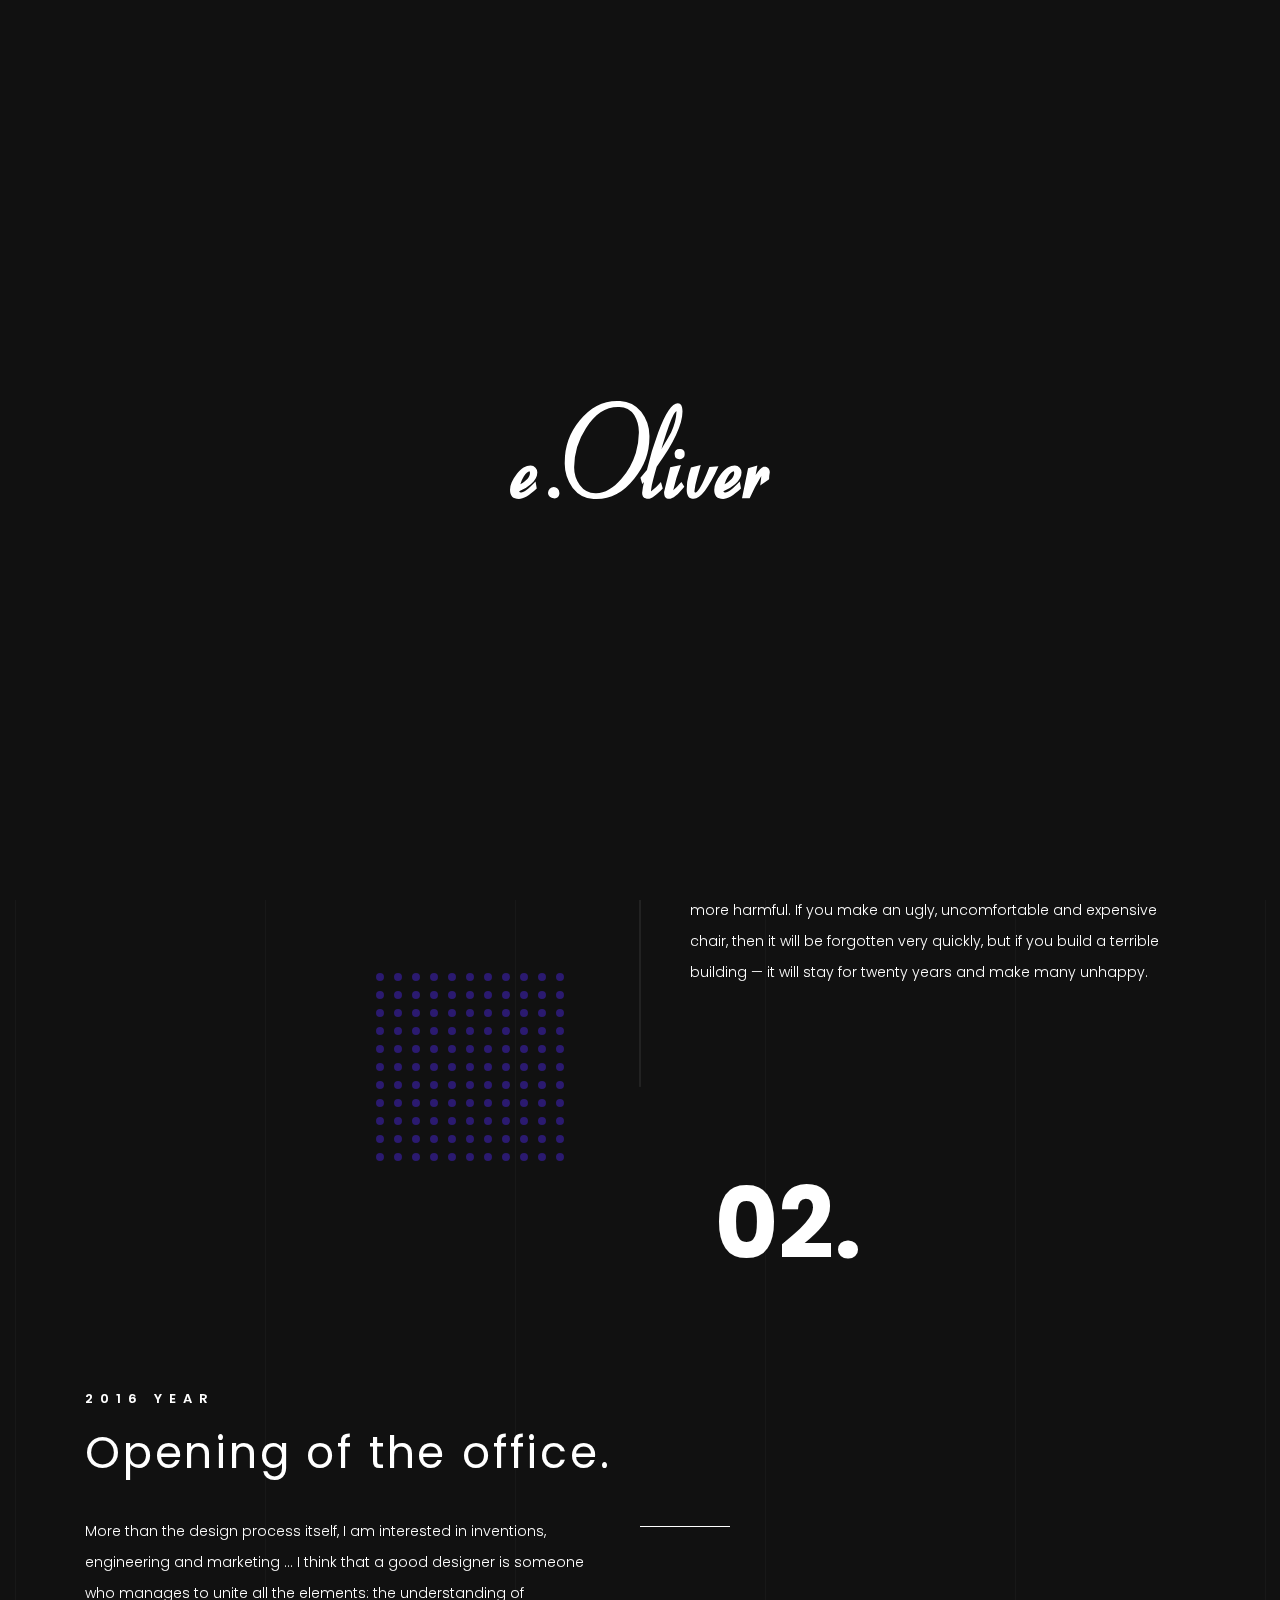
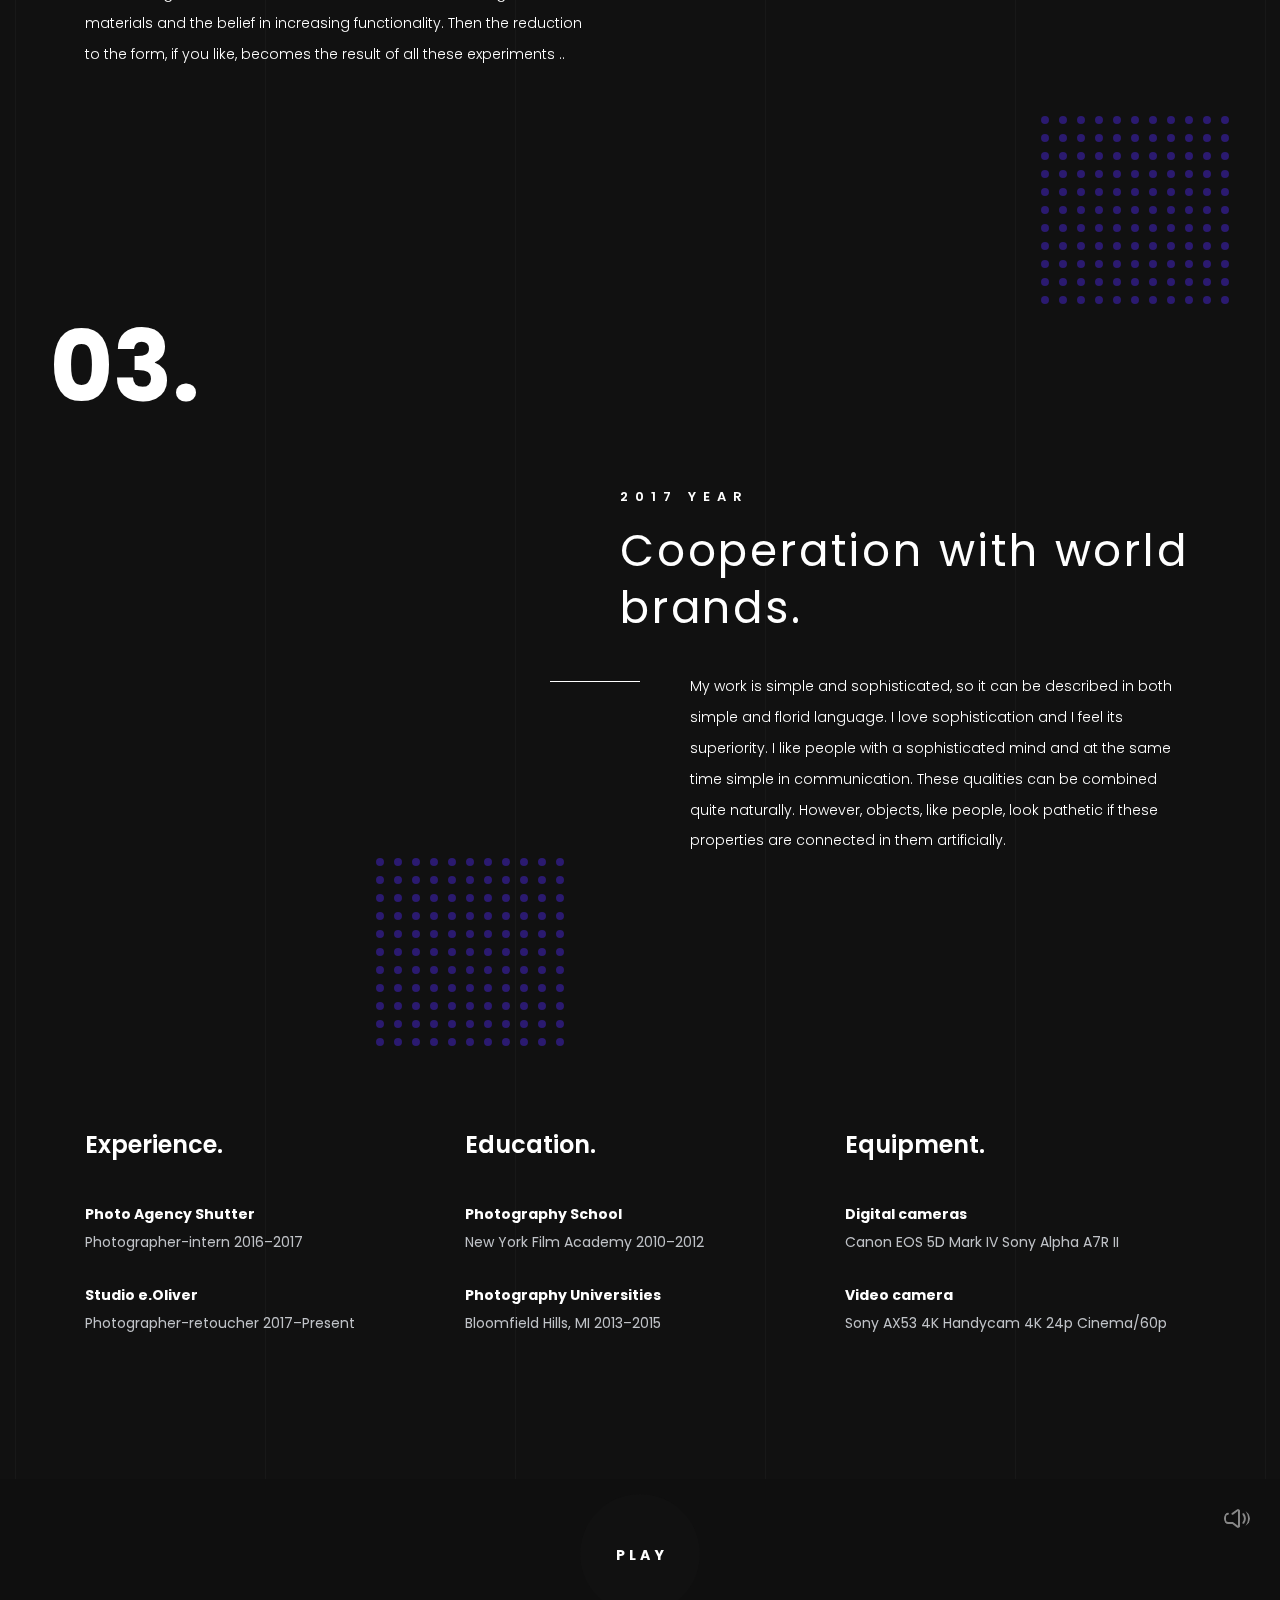
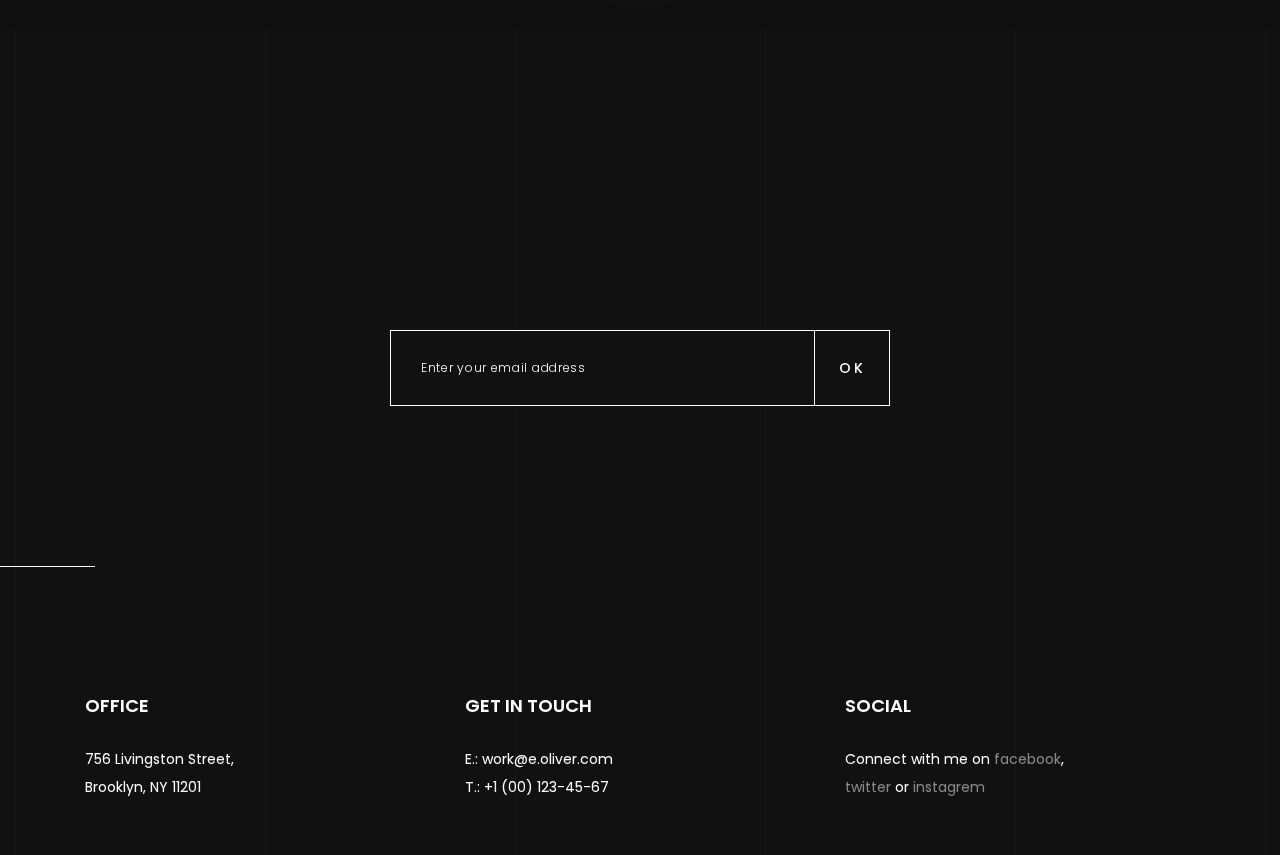
==== about.html @ e1e20604 "Add files via upload" ====
<!DOCTYPE html>
<html lang="en">


<!-- Mirrored from netgon.net/artstyles/oliver/new/dark/about.html by HTTrack Website Copier/3.x [XR&CO'2014], Sun, 28 Jun 2020 15:26:37 GMT -->
<head>
    <meta charset="utf-8" />
    <title>Oliver – Photography & Personal Blog — About Us</title>

	<!-- Meta Data -->
	<meta http-equiv="X-UA-Compatible" content="IE=edge">
	<meta name="viewport" content="width=device-width, initial-scale=1">
    <meta name="author" content="ArtStyles Brand (ArtTemplate, ArtIcons)" />
    <meta name="keywords" content="" />
    <meta name="description" content="" />

	<!-- Favicons -->
	<link rel="apple-touch-icon" sizes="144x144" href="images/favicons/apple-touch-icon-144x144.png">
	<link rel="apple-touch-icon" sizes="114x114" href="images/favicons/apple-touch-icon-114x114.png">
	<link rel="apple-touch-icon" sizes="72x72" href="images/favicons/apple-touch-icon-72x72.png">
	<link rel="apple-touch-icon" sizes="57x57" href="images/favicons/apple-touch-icon-57x57.png">
	<link rel="shortcut icon" href="images/favicons/favicon.png" type="image/png">

    <!-- Styles -->
	<link rel="stylesheet" type="text/css" href="style/style.css"/>

	<!-- Modernizr -->
	<script src="js/modernizr.custom.js" type="text/javascript"></script>
	
</head>
<body>
    <div class="loading animated">
	    <div class="loading-wrap animated bounceInLeft">
		    <img class="logotype animated infinite bounceIn" src="images/logotype.svg" alt="e.Oliver">
	    </div>
	</div>
	
    <!-- Header -->
	<nav class="navbar animated slideInDown">
        <div class="navbar-left">
            <a href="index.html">
                <img class="logotype" src="images/logotype.svg" alt="e.Oliver">
			</a>
        </div>
		<div id="open-overlay-nav" class="hamburger">
            <span class="hamburger__line"></span>
            <span class="hamburger__line"></span>
            <span class="hamburger__line"></span>
			<span class="hamburger__text">Menu</span>
        </div>
	</nav>
	<!-- /Header -->

	<!-- History -->
	<section class="section section-history section_no-space-bottom section_first">
    	<div class="container">
            <div class="row justify-content-center">
			    <div class="col-12 col-lg-9 section__header-wrap section__quote">
				    <h2 class="title title__h2 title_center title_light title_vertical-line-bottom">
					    Photography —is the most democratic of all arts.
					</h2>
				</div>
			</div>
		</div>

	    <div class="container">
		    <!-- Item -->
            <div class="row row-flex os">
			    <div class="col-sm-auto col-lg-5">
				    <div class="block-image">
					    <span class="block-image__number" data-top-bottom="transform:translate3d(0,50px,0)" data-bottom-top="transform:translate3d(0,0px,0)">01.</span>
                        <div class="reveal"><img src="img/image_history_01.jpg" alt="2015 Year"></div>
                    </div>
				</div>
			    <div class="col-12 col-lg-7">
				    <div class="col-about__describe col-about__describe_right">
				        <h6 class="title__h6 title__overhead">2015 year</h6>
				        <h2 class="title title__h2 title__section title_normal">Beginning of a photographer's career.</h2>
				        <p class="block-description">The world of design is ruled by diversity, and it's good. Another question is whether to consider a lot of pieces of furniture as trash. That's it is this responsibility — to create things, not junk, — lies on the designer and the company-manufacturer. Bad architecture is even more harmful.
                        If you make an ugly, uncomfortable and expensive chair, then it will be forgotten very quickly, but if you build a terrible building — it will stay for twenty years and make many unhappy.</p>
				    </div>
				</div>
			</div>
			<!-- /Item -->
			
			<!-- Item -->
            <div class="row row-flex os">
			    <div class="col-12 col-lg-7 order-2 order-lg-1">
				    <div class="col-about__describe col-about__describe_left">
				        <h6 class="title__h6 title__overhead">2016 year</h6>
				        <h2 class="title title__h2 title__section title_normal">Opening of the office.</h2>
				        <p class="block-description">More than the design process itself, I am interested in inventions, engineering and marketing ... I think that a good designer is someone who manages to unite all the elements: the understanding of materials and the belief in increasing functionality. Then the reduction to the form, if you like, becomes the result of all these experiments ..</p>
				    </div>
				</div>
			    <div class="col-sm-auto col-lg-5 order-1 order-lg-2">
				    <div class="block-image _right">
					    <span class="block-image__number" data-top-bottom="transform:translate3d(0,50px,0)" data-bottom-top="transform:translate3d(0,0px,0)">02.</span>
                        <div class="reveal"><img src="img/image_history_02.jpg" alt="2016 Year"></div>
                    </div>
				</div>
			</div>
			<!-- /Item -->
			
			<!-- Item -->
            <div class="row row-flex os">
			    <div class="col-sm-auto col-lg-5">
				    <div class="block-image">
					    <span class="block-image__number" data-top-bottom="transform:translate3d(0,50px,0)" data-bottom-top="transform:translate3d(0,0px,0)">03.</span>
                        <div class="reveal"><img src="img/image_history_03.jpg" alt="2017 Year"></div>
                    </div>
				</div>
			    <div class="col-12 col-lg-7">
				    <div class="col-about__describe col-about__describe_right">
				        <h6 class="title__h6 title__overhead">2017 year</h6>
				        <h2 class="title title__h2 title__section title_normal">Cooperation with world brands.</h2>
				        <p class="block-description">My work is simple and sophisticated, so it can be described in both simple and florid language. I love sophistication and I feel its superiority. I like people with a sophisticated mind and at the same time simple in communication. These qualities can be combined quite naturally. However, objects, like people, look pathetic if these properties are connected in them artificially.</p>
				    </div>
				</div>
			</div>
			<!-- /Item -->
		</div>
	</section>
    <!-- /History -->

	<!-- Information -->
	<section class="section section_no-space-top">
        <div class="container">
		    <div class="row os">
			    <div class="col-md-6 col-lg-4">
					<h3 class="title title__h5 title_list">Experience.</h3>
				    <ul class="list-info list-unstyled">
					    <li><strong>Photo Agency Shutter</strong></li>
						<li>Photographer-intern 2016–2017</li>
				    </ul>
				    <ul class="list-info list-unstyled">
					    <li><strong>Studio e.Oliver</strong></li>
						<li>Photographer-retoucher 2017–Present</li>
				    </ul>
				</div>
			    <div class="col-md-6 col-lg-4">
					<h3 class="title title__h5 title_list">Education.</h3>
				    <ul class="list-info list-unstyled">
					    <li><strong>Photography School</strong></li>
						<li>New York Film Academy 2010–2012</li>
				    </ul>
				    <ul class="list-info list-unstyled">
					    <li><strong>Photography Universities</strong></li>
						<li>Bloomfield Hills, MI 2013–2015</li>
				    </ul>
				</div>
			    <div class="col-md-6 col-lg-4">
					<h3 class="title title__h5 title_list">Equipment.</h3>
				    <ul class="list-info list-unstyled">
					    <li><strong>Digital cameras</strong></li>
						<li>Canon EOS 5D Mark IV Sony Alpha A7R II</li>
				    </ul>
				    <ul class="list-info list-unstyled">
					    <li><strong>Video camera</strong></li>
						<li>Sony AX53 4K Handycam 4K 24p Cinema/60p</li>
				    </ul>
				</div>
			</div>
		</div>
	</section>
    <!-- /Information -->

	<!-- Video -->
	<section class="section section-video">
        <video class="video-hero" controls poster="img/video-cover.jpg">
            <source src="img/video.mp4" type="video/mp4">
        </video>
        <div class="video-controls">
            <button data-media="play-pause"></button>
            <button data-media="mute-unmute"></button>
        </div>

	</section>
    <!-- /Video -->
	
	<!-- Newsletter -->
	<section class="section section-newsletter">
	    <div class="container">
		    <div class="row justify-content-center">
			    <div class="col-12 col-lg-9 section__header-wrap">
			      <h2 class="title title__h2 title_center title_normal"><span class="reveal reveal_gray">Sign up for our newsletter to receive special offers.</span></h2>
				</div>
			</div>
			
			<div class="form-group">
				<form class="subscribe-form" data-toggle="validator">
				    <div class="subscribe-form__inner">
					    <input type="email" class="form-control _big email_valid" placeholder="Enter your email address" required data-error="Please, enter your email.">
					    <button type="submit" class="btn-subscribe">OK</button>
					</div>
					<div id="validator-subscribe" class="hidden"></div>
				</form>
			</div>
		</div>	
	</section>
	<!-- /Newsletter -->
	
	<footer class="footer">
	    <div class="container">
		    <div class="row">
			    <div class="col-md-6 col-lg-4">
				    <h5 class="title title__h6 text_uppercase">Office</h5>
				    <ul class="footer__contacts list-unstyled">
					    <li>756 Livingston Street,<br/>Brooklyn, NY 11201</li>
				    </ul>
				</div>
			    <div class="col-md-6 col-lg-4">
				    <h5 class="title title__h6 text_uppercase">Get in touch</h5>
				    <ul class="footer__contacts list-unstyled">
					    <li>E.: work@e.oliver.com</li>
                        <li>T.: +1 (00) 123-45-67</li>
				    </ul>
				</div>
			    <div class="col-md-6 col-lg-4">
				    <h5 class="title title__h6 text_uppercase">Social</h5>
				    <ul class="footer__contacts list-unstyled">
					    <li>Connect with me on <a class="link_decoration" href="#">facebook</a>,<br/><a class="link_decoration" href="#">twitter</a> or <a class="link_decoration" href="#">instagrem</a></li>
				    </ul>
				</div>
			</div>
		</div>
	</footer>

	<div id="wave"></div>

	<!-- Overlay Menu -->
	<div class="popup popup__menu">
	    <div class="popup-inner">
            <div class="dl-menu__wrap dl-menuwrapper">
                <ul class="dl-menu dl-menuopen">
					<li>
					    <a href="#">Home <i class="fa fa-angle-down" aria-hidden="true"></i></a>
					    <ul class="dl-submenu">
						    <li><a href="index.html">Homepage v1</a></li>
						    <li><a href="index_onescreen.html">Homepage v2</a></li>
					    </ul>
				    </li>
				    <li><a href="about.html">About Me</a></li>
					<li>
					    <a href="#">Works <i class="fa fa-angle-down" aria-hidden="true"></i></a>
					    <ul class="dl-submenu">
						    <li><a href="gallery.html">Gallery Fixed</a></li>
						    <li><a href="gallery_fully.html">Gallery Fully</a></li>
					    </ul>
				    </li>
					<li>
					    <a href="#">Journal <i class="fa fa-angle-down" aria-hidden="true"></i></a>
					    <ul class="dl-submenu">
						    <li><a href="blog.html">Journal</a></li>
						    <li><a href="blog_single_image.html">Single Image</a></li>
						    <li><a href="blog_single_video.html">Single Video</a></li>
					    </ul>
				    </li>
				    <li><a href="contact.html">Contact</a></li>
				    <li>
					    <a href="#">More <i class="fa fa-angle-down" aria-hidden="true"></i></a>
					    <ul class="dl-submenu">
						    <li><a href="about_onescreen.html">About Onescreen</a></li>
							<li><a href="coming_soon.html">Coming Soon</a></li>
						    <li><a href="page_error.html">Page Error</a></li>
							<li><a href="page_error_v2.html">Page Error v2</a></li>
						    <li><a href="nav_v2.html">Menu v2</a></li>
					    </ul>
				    </li>
			    </ul>
		    </div>
	    </div>
	</div>
	<!-- /Overlay Menu -->
	
	<!-- JavaScripts -->
	<script src="js/jquery-3.1.1.min.js" type="text/javascript"></script>
	<script src="js/plugins.js" type="text/javascript"></script>
	<script src="js/siriwave.js" type="text/javascript"></script>
	<script src="js/common.js" type="text/javascript"></script>

</body>

<!-- Mirrored from netgon.net/artstyles/oliver/new/dark/about.html by HTTrack Website Copier/3.x [XR&CO'2014], Sun, 28 Jun 2020 15:26:44 GMT -->
</html>
---- style/style.css ----
/* ------------------------------------------------
 Author: ArtStyles Brands (ArtTemplate / ArtIcons)
 URL: http://themeforest.net/user/artstyles
 
 Template Name: Oliver
 version: 1.0.6
------------------------------------------------ */
/* ------------------------------------------------

 - General Styles
   - Input
   - Buttons
   - Link
 - Typography
 - Preloader
 - Navbar
 - Hero
 - Sections
 - Hello (About Us)
 - Gallery
 - Statistics
 - Testimonials
 - Photo Carousel
 - Pricing
 - Brands logos
 - Newsletter
 - Section History
 - Blog
   - Singel Post
   - Nav
   - Filters
 - Cooments
 - Contact
   - PopUp
 - Page error
 - Footer
 - Video
 - Effects

------------------------------------------------ */
@import url(bootstrap.min.css);
@import url(swiper.min.css);
@import url(animate.css);
@import url(photoswipe.min.css);
@import url("https://fonts.googleapis.com/css?family=Poppins:300,300i,400,400i,500,500i,600,600i,700,700i");
@import url(../fonts/font-awesome-4.7.0/css/font-awesome.min.css);
/* -----------------------------------------------------------------
    - General Styles
----------------------------------------------------------------- */
html {
  scroll-behavior: smooth;
  -webkit-box-sizing: border-box;
  box-sizing: border-box;
}

body, html {
  font-size: 14px;
  -webkit-text-size-adjust: 100%;
}

body {
  background-image: url(../images/line-maker.svg);
  background-repeat: repeat;
  background-position: center center;
  background-color: #111111;
  color: #fff;
  font-family: "Poppins", sans-serif;
  font-weight: 400;
  line-height: 2;
  overflow-x: hidden;
  -ms-overflow-style: scrollbar;
  -webkit-font-smoothing: antialiased;
}
@media only screen and (max-width: 580px) {
  body {
    background-image: none;
  }
}

/* Input */
input[type='text'], input[type='email'], input[type='password'], input[type='datetime'], input[type='date'], input[type='month'], input[type='time'], input[type='week'], input[type='search'], input[type='tel'], textarea,
textarea.form-control {
  background-color: #111111;
  border: 1px solid #fff;
  border-radius: 0;
  box-shadow: none;
  color: #fff;
  font-weight: 300;
  height: 66px;
  letter-spacing: .05rem;
  padding-left: 30px;
  padding-right: 30px;
  position: relative;
  z-index: 2;
  -webkit-appearance: none;
  -moz-appearance: none;
  appearance: none;
}
@media only screen and (max-width: 580px) {
  input[type='text'], input[type='email'], input[type='password'], input[type='datetime'], input[type='date'], input[type='month'], input[type='time'], input[type='week'], input[type='search'], input[type='tel'], textarea,
  textarea.form-control {
    font-size: .86rem;
    height: 46px;
    padding-left: 15px;
    padding-right: 15px;
  }
}

input[type='text']:focus, input[type='email']:focus, input[type='password']:focus, input[type='datetime']:focus, input[type='date']:focus, input[type='month']:focus, input[type='time']:focus, input[type='week']:focus, input[type='search']:focus, input[type='tel']:focus, textarea:focus,
textarea.form-control:focus {
  background-color: #111111;
  border-color: #fff;
  box-shadow: none;
  color: #fff;
  outline: none;
}

input._big {
  font-size: .86rem;
  height: 76px;
}
@media only screen and (max-width: 580px) {
  input._big {
    height: 46px;
  }
}

textarea,
textarea.form-control {
  padding-top: 30px;
  padding-bottom: 30px;
  -ms-overflow-y: hidden !important;
  resize: none;
}
@media only screen and (max-width: 580px) {
  textarea,
  textarea.form-control {
    padding-top: 15px;
    padding-bottom: 15px;
  }
}

.form-group {
  margin-bottom: 40px;
  position: relative;
}
@media only screen and (max-width: 580px) {
  .form-group {
    margin-bottom: 20px;
  }
}

.has-danger .form-control {
  border-color: #5328fe;
  box-shadow: none;
}
.has-danger .form-control:focus {
  border-color: #5328fe;
  box-shadow: none;
}
.has-danger .subscribe-form__inner .btn-subscribe {
  border-left: 1px solid #5328fe;
}

#validator-subscribe,
.validation-success,
.validation-danger {
  font-size: .86rem;
  letter-spacing: .2rem;
  padding-top: 15px;
  text-align: center;
}
@media only screen and (max-width: 580px) {
  #validator-subscribe,
  .validation-success,
  .validation-danger {
    padding-top: 10px;
  }
}

.validation-success {
  color: #fff;
}

.validation-danger {
  color: #fff;
}

::placeholder,
.form-control::placeholder {
  color: #fff;
  transition: all 0.3s cubic-bezier(0.7, 0, 0.3, 1);
}

:-ms-input-placeholder,
.form-control:-ms-input-placeholder {
  color: #fff;
  opacity: 1;
  transition: all 0.3s cubic-bezier(0.7, 0, 0.3, 1);
}

:focus::placeholder {
  color: transparent;
}

:focus:-ms-input-placeholder {
  color: transparent;
}

input:-webkit-autofill,
input:-webkit-autofill:hover,
input:-webkit-autofill:focus,
input:-webkit-autofill:active {
  transition: background-color 5000s ease-in-out 0s;
  -webkit-text-fill-color: #fff !important;
}

.label {
  display: block;
  font-weight: 500;
  letter-spacing: .1rem;
  padding-left: 30px;
  position: relative;
  text-transform: uppercase;
  transform: translateY(20px);
  transition: all 0.6s 0s cubic-bezier(0.7, 0, 0.3, 1);
  z-index: 3;
  pointer-events: none;
  position: absolute;
}
@media only screen and (max-width: 580px) {
  .label {
    padding-left: 15px;
    transform: translateY(10px);
  }
}

.is-completed .label {
  transform: translateY(-32px);
}
@media only screen and (max-width: 580px) {
  .is-completed .label {
    transform: translateY(-28px);
  }
}

/* Buttons */
.btn {
  background-color: transparent;
  border: 0;
  border-radius: 0;
  color: #fff;
  cursor: pointer;
  font-family: "Poppins", sans-serif;
  font-weight: 600;
  display: inline-block;
  line-height: 2;
  letter-spacing: .2rem;
  padding: 4px 0;
  position: relative;
  text-decoration: none;
  text-transform: uppercase;
  z-index: 1;
}
.btn::before, .btn::after {
  content: '';
  height: 100%;
  position: absolute;
  left: -30%;
  top: 0;
  opacity: 1;
  z-index: -1;
  transition: all 0.6s 0s cubic-bezier(0.7, 0, 0.3, 1);
}
.btn::before {
  background-color: #5328fe;
  width: 60%;
}
.btn::after {
  background-color: #1a1a1a;
  width: 0;
}
.btn:hover, .btn:focus {
  background-color: transparent;
  color: #fff;
  outline: 0 !important;
}
.btn:hover::before, .btn:focus::before {
  left: 0;
  opacity: 0;
  width: 100%;
}
.btn:hover::after, .btn:focus::after {
  width: 100%;
}
@media only screen and (max-width: 580px) {
  .btn {
    font-size: 1rem;
    letter-spacing: .1rem;
  }
}
.btn--big {
  font-size: 1.5rem;
}

.touch .btn::after {
  display: none;
}

.btn-load__col {
  display: flex;
  justify-content: center;
}
.btn-load__col_space {
  margin-top: 100px;
}
@media only screen and (max-width: 580px) {
  .btn-load__col_space {
    margin-top: 30px;
  }
}
.btn-load__wrap {
  display: inline-flex;
  flex-direction: column;
}
.btn-load__button {
  background-color: transparent;
  border: 1px solid #fff;
  border-radius: 50%;
  cursor: pointer;
  display: block;
  margin: 0 auto 10px;
  position: relative;
  height: 40px;
  width: 40px;
  transition: all 0.6s cubic-bezier(0.7, 0, 0.3, 1);
}
.btn-load__button::after, .btn-load__button::before {
  content: '';
  background-color: #fff;
  position: absolute;
  margin: auto;
  top: 0;
  bottom: 0;
  left: 0;
  right: 0;
  transition: all 0.6s cubic-bezier(0.7, 0, 0.3, 1);
}
.btn-load__button::after {
  height: 2px;
  width: 14px;
}
.btn-load__button::before {
  height: 14px;
  width: 2px;
}
.btn-load__button:hover, .btn-load__button:focus {
  background-color: #fff;
}
.btn-load__button:hover::after, .btn-load__button:hover::before, .btn-load__button:focus::after, .btn-load__button:focus::before {
  background-color: #111111;
}
.btn-load__button .ripple {
  height: 40px;
  position: absolute;
  top: -1px;
  left: -1px;
  opacity: 0;
  width: 40px;
  transition: all 0.6s cubic-bezier(0.7, 0, 0.3, 1);
}
.btn-load__button .ripple::before, .btn-load__button .ripple::after {
  content: '';
  background-color: #fff;
  border-radius: 50%;
  height: 100%;
  position: absolute;
  left: 0;
  opacity: 0;
  pointer-events: none;
  width: 100%;
  animation: anim-ripple 1.2s ease-out infinite forwards;
}
.btn-load__button .ripple::after {
  animation-delay: 0.4s;
}
.btn-load__button:hover .ripple {
  opacity: .1;
}
.btn-load__text {
  font-size: .86rem;
  font-weight: 500;
  display: block;
  letter-spacing: .1rem;
  text-align: center;
  text-transform: uppercase;
}

button:focus {
  outline: none;
}

/* Link */
.btn-link {
  color: #fff;
  font-weight: 500;
  letter-spacing: .2rem;
  position: relative;
  text-decoration: none;
  text-transform: uppercase;
}
.btn-link::after {
  background-color: #fff;
  content: '';
  height: 1px;
  margin: auto 0;
  position: absolute;
  top: 0;
  bottom: 1px;
  left: -55%;
  width: 40%;
  transition: all 0.6s cubic-bezier(0.7, 0, 0.3, 1);
}
.btn-link:hover {
  color: inherit;
  text-decoration: none;
}
.btn-link:hover::after {
  left: 0;
  width: 100%;
}
.btn-link_right {
  float: right;
}

@keyframes anim-ripple {
  0% {
    opacity: 0;
    transform: scale3d(3, 3, 1);
  }
  50% {
    opacity: 1;
  }
  100% {
    opacity: 0;
    transform: scale3d(1, 1, 1);
  }
}
/* -----------------------------------------------------------------
    - Typography
----------------------------------------------------------------- */
h1, h2, h3, h4, h5, h6 {
  font-family: "Poppins", sans-serif;
  font-weight: 600;
  line-height: 1.3;
}

.title__h1 {
  font-size: 3.8571rem;
  margin-top: 30px;
  margin-bottom: 24px;
}
@media only screen and (max-width: 580px) {
  .title__h1 {
    font-size: 2.5rem;
    line-height: 1.32;
    margin-top: 20px;
  }
}
.title__h2 {
  font-size: 3.1428rem;
  margin-top: 30px;
  margin-bottom: 24px;
}
@media only screen and (max-width: 580px) {
  .title__h2 {
    font-size: 2.2rem;
  }
}
.title__h3 {
  font-size: 2.4285rem;
  line-height: 1.5;
  margin-top: 30px;
  margin-bottom: 24px;
}
@media only screen and (max-width: 580px) {
  .title__h3 {
    font-size: 1.8rem;
  }
}
.title__h4 {
  font-size: 2rem;
  line-height: 1.5;
  margin-top: 30px;
  margin-bottom: 24px;
}
@media only screen and (max-width: 580px) {
  .title__h4 {
    font-size: 1.5rem;
  }
}
.title__h5 {
  font-size: 1.715rem;
  margin-top: 28px;
  margin-bottom: 24px;
}
@media only screen and (max-width: 580px) {
  .title__h5 {
    font-size: 1.2rem;
  }
}
.title__h6 {
  font-size: 1.286rem;
  line-height: 1.6;
  margin-top: 26px;
  margin-bottom: 20px;
}
@media only screen and (max-width: 580px) {
  .title__h6 {
    font-size: 1rem;
  }
}
.title_big {
  font-size: 6.4rem;
}
@media only screen and (max-width: 580px) {
  .title_big {
    font-size: 4rem;
  }
}
.title_center {
  text-align: center;
}
.title_light {
  font-weight: 300;
}
.title_normal {
  font-weight: 400;
}
.title_list {
  margin-bottom: 40px;
}
@media screen and (max-width: 991px) {
  .title_list {
    margin-bottom: 24px;
  }
}
.title_decoration {
  display: inline-block;
  position: relative;
}
.title_decoration::after {
  background-color: #5328fe;
  bottom: 0;
  content: '';
  height: 40%;
  left: 0;
  position: absolute;
  width: 100%;
  z-index: -1;
}
.title_margin-bottom-50 {
  margin-bottom: 50px;
}
.title__section {
  letter-spacing: .2rem;
  margin-top: 0;
  margin-bottom: 0;
  position: relative;
}
@media only screen and (max-width: 580px) {
  .title__section {
    letter-spacing: 0;
  }
}
.title__section .reveal {
  padding-left: 2px;
  padding-bottom: 2px;
}
.title__overhead {
  font-family: "Poppins", sans-serif;
  font-size: .929rem;
  font-weight: 600;
  letter-spacing: 0.5rem;
  margin-bottom: 0;
  text-transform: uppercase;
}
@media only screen and (max-width: 580px) {
  .title__overhead {
    letter-spacing: .2rem;
  }
}
.title_horizontal-line {
  margin-bottom: 50px;
}
.title_horizontal-line::before {
  background-color: #fff;
  content: '';
  position: absolute;
  left: -80px;
  bottom: -24px;
  height: 1px;
  width: 140px;
}
@media only screen and (max-width: 580px) {
  .title_horizontal-line {
    margin-bottom: 24px;
  }
  .title_horizontal-line::before {
    bottom: -10px;
  }
}
.title_vertical-line-top, .title_vertical-line-bottom {
  position: relative;
}
.title_vertical-line-top::before, .title_vertical-line-bottom::before {
  background-color: #fff;
  content: '';
  height: 6vh;
  margin: 0 auto;
  position: absolute;
  left: 0;
  right: 0;
  width: 1px;
}
.title_vertical-line-top {
  margin-top: 60px;
  margin-bottom: 30px;
}
.title_vertical-line-top::before {
  bottom: 115px;
}
@media only screen and (max-width: 580px) {
  .title_vertical-line-top {
    margin-top: 40px;
  }
  .title_vertical-line-top::before {
    height: 80px;
    bottom: 70px;
  }
}
.title_vertical-line-bottom {
  margin-bottom: 5rem;
}
.title_vertical-line-bottom::before {
  bottom: 0;
  margin-bottom: -8rem;
}
@media screen and (max-width: 991px) {
  .title_vertical-line-bottom {
    margin-bottom: 0;
  }
  .title_vertical-line-bottom::before {
    height: 3rem;
    margin-bottom: -4.7rem;
  }
}
@media only screen and (max-width: 580px) {
  .title_vertical-line-bottom::before {
    height: 2.5rem;
    margin-bottom: -3.8rem;
  }
}

.text_uppercase {
  text-transform: uppercase;
}

.text_bold {
  font-weight: 600;
}

.object_fit_cover {
  width: 100%;
  height: 100%;
  object-fit: cover;
  font-family: "object-fit: cover;";
}

.block-quote {
  border: 0;
  font-family: "Poppins", sans-serif;
  font-size: 1.286rem;
  font-style: italic;
  font-weight: 300;
}
@media screen and (max-width: 580px) {
  .block-quote {
    font-size: 1rem;
  }
}
.block-quote cite {
  display: inline-block;
  font-style: normal;
  font-weight: 600;
  letter-spacing: .2rem;
  padding-left: 10px;
  padding-top: 10px;
}
.block-quote_center {
  font-size: 1.715rem;
  line-height: 1.9;
  padding-top: 90px;
  padding-left: 0;
  padding-right: 0;
  position: relative;
  text-align: center;
}
.block-quote_center::before {
  background-image: url(../images/icon-quote.svg);
  background-repeat: no-repeat;
  background-position: center;
  content: '';
  height: 52px;
  margin: 0 auto;
  position: absolute;
  top: 0;
  left: 0;
  right: 0;
  width: 60px;
}
@media only screen and (max-width: 580px) {
  .block-quote_center {
    font-size: 1.3rem;
    padding-top: 60px;
    line-height: 1.6;
  }
  .block-quote_center::before {
    width: 40px;
  }
}
.block-quote_center cite {
  font-size: 1rem;
  font-weight: 600;
  letter-spacing: .2rem;
  padding-left: 0;
  padding-top: 0;
  vertical-align: text-top;
}

a {
  color: #fff;
  text-decoration: underline;
  -webkit-text-decoration-skip: objects;
  transition: all 0.6s cubic-bezier(0.7, 0, 0.3, 1);
}
a:hover, a:focus {
  color: #fff;
  outline: none;
  text-decoration: none;
}
a.link_decoration {
  color: #fff;
  display: inline-block;
  opacity: .5;
  position: relative;
  text-decoration: none;
  transition: all 0.6s cubic-bezier(0.7, 0, 0.3, 1);
}
a.link_decoration::after {
  content: '';
  background-color: #fff;
  pointer-events: none;
  height: 1px;
  position: absolute;
  left: 0;
  bottom: 0;
  opacity: 0;
  width: 100%;
  transform: translateY(10px);
  transition: all 0.3s 0s cubic-bezier(0.7, 0, 0.3, 1);
}
a.link_decoration:hover {
  color: #fff;
  opacity: 1;
  text-decoration: none;
}
a.link_decoration:hover::after {
  opacity: 1;
  transform: translateY(-1px);
}

img {
  max-width: 100%;
  -webkit-user-select: none;
  -moz-user-select: none;
  -ms-user-select: none;
  user-select: none;
}

::-moz-selection {
  background: #5328fe;
  color: #fff;
}

::selection {
  background: #5328fe;
  color: #fff;
}

/* -----------------------------------------------------------------
    - Preloader
----------------------------------------------------------------- */
.loading {
  background: #111111;
  color: #fff;
  position: fixed;
  top: 0;
  left: 0;
  width: 100%;
  height: 100%;
  overflow: hidden;
  text-align: center;
  z-index: 1100;
}
.loading::before {
  content: '';
  background: #1a1a1a;
  position: absolute;
  top: 0;
  left: 0;
  right: 0;
  bottom: 0;
  transform: scaleX(0);
  transform-origin: 0% 0% 0px;
  -webkit-animation: reveal 2s 800ms cubic-bezier(0, 0, 0.2, 1) infinite;
  animation: reveal 2s 800ms cubic-bezier(0, 0, 0.2, 1) infinite;
  z-index: 1;
}
.loading::after {
  content: '';
  background: #0f0f0f;
  position: absolute;
  top: 0;
  left: 0;
  right: 0;
  bottom: 0;
  transform: scaleX(0);
  transform-origin: 0% 0% 0px;
  -webkit-animation: reveal 2s 400ms cubic-bezier(0, 0, 0.2, 1) infinite;
  animation: reveal 2s 400ms cubic-bezier(0, 0, 0.2, 1) infinite;
  z-index: 1;
}
.loading-wrap {
  display: -webkit-flex;
  display: -ms-flexbox;
  display: -moz-box;
  display: flex;
  -webkit-flex-direction: column;
  -ms-flex-direction: column;
  flex-direction: column;
  -webkit-align-items: center;
  -ms-flex-align: center;
  align-items: center;
  justify-content: center;
  height: 100vh;
  position: relative;
  z-index: 10;
}
.loading-wrap .logotype {
  width: 260px;
}
@media screen and (max-width: 580px) {
  .loading-wrap .logotype {
    width: 200px;
  }
}

/* -----------------------------------------------------------------
    - Navbar
----------------------------------------------------------------- */
.navbar {
  padding: 25px 40px;
  position: fixed;
  width: 100%;
  transition: all 0.3s cubic-bezier(0.7, 0, 0.3, 1);
  top: 0;
  z-index: 2;
}
@media screen and (max-width: 991px) {
  .navbar {
    background-color: #111111;
    padding: 15px 40px;
    position: fixed;
    z-index: 10;
  }
}
@media screen and (max-width: 768px) {
  .navbar {
    padding: 10px 30px;
  }
}
@media only screen and (max-width: 580px) {
  .navbar {
    background-color: #111111;
    box-shadow: 0 20px 40px rgba(0, 0, 0, 0.9);
    padding: 12px 15px;
  }
}
.navbar.affix {
  padding: 15px 40px;
  position: fixed;
  z-index: 999;
}
@media only screen and (max-width: 768px) {
  .navbar.affix {
    padding: 10px 30px;
  }
}
@media only screen and (max-width: 580px) {
  .navbar.affix {
    padding: 10px 15px;
  }
}
.navbar .center-logo {
  text-align: center;
  width: 100%;
}
@media screen and (max-width: 580px) {
  .navbar .center-logo {
    height: 2rem;
  }
}
.navbar .logotype {
  height: 6.3rem;
}
@media screen and (max-width: 991px) {
  .navbar .logotype {
    height: 2.8rem;
  }
}
@media screen and (max-width: 768px) {
  .navbar .logotype {
    height: 2.4rem;
  }
}
@media screen and (max-width: 580px) {
  .navbar .logotype {
    height: 4rem;
  }
}
@media all and (-ms-high-contrast: none), (-ms-high-contrast: active) {
  .navbar .logotype {
    width: 100%;
  }
}
.show-overlay-nav .navbar {
  z-index: 1001;
}
@media only screen and (max-width: 991px) {
  .show-overlay-nav .navbar {
    background-color: transparent;
    box-shadow: none;
  }
}

.navbar-nav {
  margin-left: auto;
}
@media only screen and (max-width: 991px) {
  .navbar-nav {
    margin: 15px 0 0;
    max-height: 50vh;
    overflow-y: auto;
    align-items: flex-start;
  }
}
@media only screen and (max-width: 580px) {
  .navbar-nav {
    margin: 15px 0 0;
  }
}
.navbar-nav .nav-item {
  white-space: nowrap;
}
@media only screen and (max-width: 991px) {
  .navbar-nav .nav-item {
    width: 100%;
  }
}
.navbar-nav .nav-item:hover {
  background-color: transparent;
}
.navbar-nav .nav-item a {
  color: #fff;
  margin: 6px 22px;
  padding: 4px 0;
  position: relative;
  text-decoration: none;
}
@media only screen and (max-width: 1024px) {
  .navbar-nav .nav-item a {
    margin: 10px 15px;
  }
}
@media only screen and (max-width: 991px) {
  .navbar-nav .nav-item a {
    border-top: 1px solid rgba(224, 231, 237, 0.1);
    display: block;
    font-size: .86rem;
    font-weight: 400;
    letter-spacing: .12rem;
    margin: 0;
    padding: 8px;
    width: 100%;
  }
}
.navbar-nav .nav-item a:hover {
  background: transparent;
  color: #fff;
  opacity: 1;
}
@media only screen and (max-width: 991px) {
  .navbar-nav .nav-item a:hover {
    background-color: #5328fe;
  }
}
.navbar-nav .nav-item a:hover::before {
  width: 80%;
}
.navbar-nav .nav-item a::before {
  content: '';
  background-color: #5328fe;
  height: 100%;
  position: absolute;
  top: 0;
  left: -30%;
  width: 0%;
  z-index: -1;
  transition: all 0.6s cubic-bezier(0.7, 0, 0.3, 1);
}
@media only screen and (max-width: 991px) {
  .navbar-nav .nav-item a::before {
    display: none;
  }
}
.navbar-nav .nav-item a.link__last {
  margin-right: 0;
}
.navbar-nav .dropdown-toggle::after {
  display: none;
}
.navbar-nav .dropdown-menu {
  background-color: #1a1a1a;
  border: 0;
  border-radius: 6px;
  box-shadow: 0 20px 60px rgba(0, 0, 0, 0.8);
  display: block;
  font-size: .86rem;
  min-width: auto;
  padding: 10px 0;
  margin: 0;
  opacity: 0;
  left: auto;
  right: 0;
  visibility: hidden;
  transform: translate3d(0, 30px, 0);
  transition: all 0.3s cubic-bezier(0.7, 0, 0.3, 1);
}
@media only screen and (max-width: 991px) {
  .navbar-nav .dropdown-menu {
    background-color: transparent;
    box-shadow: none;
    position: relative;
    float: none;
    display: none;
    opacity: 1;
    padding: 0;
    visibility: visible;
    text-align: left;
    transform: translate3d(0, 0, 0);
    transition: all .0s;
  }
}
.navbar-nav .dropdown-menu::before {
  border-left: 6px solid transparent;
  border-right: 6px solid transparent;
  border-bottom: 6px solid #1a1a1a;
  content: '';
  height: 0;
  margin: 0 auto;
  position: absolute;
  top: -6px;
  left: 0;
  right: 0;
  width: 0;
  z-index: 1;
}
@media only screen and (max-width: 991px) {
  .navbar-nav .dropdown-menu::before {
    display: none;
  }
}
.navbar-nav .dropdown-menu--right::before {
  left: auto;
  right: 1rem;
}
.navbar-nav .dropdown:hover .dropdown-menu {
  visibility: visible;
  opacity: 1;
  transform: translate3d(0, 10px, 0);
}
@media only screen and (max-width: 991px) {
  .navbar-nav .dropdown:hover .dropdown-menu {
    transform: translate3d(0, 0, 0);
  }
}
.navbar-nav .dropdown .nav-item:hover {
  background-color: #5328fe;
}
.navbar-nav .dropdown .nav-item:last-child a {
  border-bottom: 0;
}
.navbar-nav .dropdown .nav-item a {
  display: block;
  margin: 0;
  padding: 5px 20px;
}
@media only screen and (max-width: 991px) {
  .navbar-nav .dropdown .nav-item a {
    padding: 8px;
  }
}
.navbar-nav .dropdown .nav-item a::before {
  display: none;
}
.navbar-nav .dropdown i {
  font-size: .86rem;
  padding-left: .5rem;
  transition: all 0.3s cubic-bezier(0.7, 0, 0.3, 1);
}
.navbar-nav .dropdown.current i {
  transform: rotate(-180deg);
}

.hamburger {
  background-color: #fff;
  border-radius: 50%;
  box-shadow: 0 0 0 0px #fff;
  font-weight: 600;
  height: 50px;
  width: 50px;
  padding-top: 14px;
  position: relative;
  text-transform: uppercase;
  transition: all 0.5s cubic-bezier(0.7, 0, 0.3, 1);
}
@media only screen and (max-width: 768px) {
  .hamburger {
    height: 40px;
    width: 40px;
    padding-top: 9px;
  }
}
@media only screen and (max-width: 580px) {
  .hamburger {
    background-color: transparent;
    height: auto;
    padding-top: 0;
    width: auto;
  }
}
.hamburger:hover {
  cursor: pointer;
  box-shadow: 0 0 0 3px #fff;
}
@media only screen and (max-width: 580px) {
  .hamburger:hover {
    box-shadow: none;
  }
}
.hamburger__line {
  width: 20px;
  height: 2px;
  background-color: #111111;
  display: block;
  margin: 4px auto;
  transition: all .4s 50ms ease-in-out;
}
@media only screen and (max-width: 768px) {
  .hamburger__line {
    width: 18px;
  }
}
@media only screen and (max-width: 580px) {
  .hamburger__line {
    background-color: #fff;
    width: 20px;
  }
}
.hamburger.is_active .hamburger__line:nth-child(2) {
  opacity: 0;
}
.hamburger.is_active .hamburger__line:nth-child(1) {
  transform: translateY(6px) rotate(45deg);
}
.hamburger.is_active .hamburger__line:nth-child(3) {
  transform: translateY(-6px) rotate(-45deg);
}
.hamburger__text {
  font-size: 1rem;
  line-height: 2;
  position: absolute;
  top: 50%;
  right: 64px;
  margin-top: -12px;
  letter-spacing: 1px;
  opacity: 1;
  transform: translateX(0%);
  transition: all 0.6s cubic-bezier(0.7, 0, 0.3, 1);
}
@media only screen and (max-width: 768px) {
  .hamburger__text {
    font-size: .86rem;
    right: 58px;
  }
}
@media only screen and (max-width: 580px) {
  .hamburger__text {
    display: none;
  }
}
.menu__open .hamburger__text {
  opacity: 0;
  transform: translateX(50px);
}
.hamburger.navbar-toggler {
  border: 0;
  display: block;
  margin-right: 0;
  margin-top: 0;
  margin-bottom: 0;
}
@media only screen and (max-width: 580px) {
  .hamburger.navbar-toggler {
    padding-top: 5px;
    float: right;
  }
}
@media only screen and (min-width: 992px) {
  .hamburger.navbar-toggler {
    display: none;
  }
}

.popup.popup__menu {
  background-image: url(../images/line-maker.svg);
  background-repeat: repeat;
  background-position: center center;
  padding: 0;
}
.popup.popup__menu .popup-inner {
  display: flex;
}
.show-overlay-nav .popup.popup__menu.popup__menu {
  box-shadow: none;
  overflow: hidden;
}

.show-overlay-nav .top {
  background-color: transparent;
  box-shadow: none;
}

.dl-menu__wrap {
  height: auto;
  position: relative;
  perspective: 600px;
  perspective-origin: 50% -200%;
  text-align: center;
  transition: all 0.6s 0s cubic-bezier(0.7, 0, 0.3, 1);
  width: 100%;
}
.dl-menu__wrap ul {
  list-style: none;
  padding: 0;
  transform-style: preserve-3d;
}
.dl-menu__wrap ul li {
  margin: 15px 0;
  position: relative;
}
.dl-menu__wrap ul li a {
  display: inline-block;
  font-family: "Poppins", sans-serif;
  font-size: 1.78rem;
  font-weight: 300;
  letter-spacing: .2rem;
  padding-left: 10px;
  padding-right: 10px;
  position: relative;
  text-decoration: none;
}
.dl-menu__wrap ul li a::after {
  background-color: #5328fe;
  content: '';
  height: 100%;
  margin: auto;
  position: absolute;
  top: 0;
  bottom: 0;
  left: 0;
  width: 0;
  pointer-events: none;
  user-select: none;
  transition: all 0.6s 0s cubic-bezier(0.7, 0, 0.3, 1);
  z-index: -1;
}
@media only screen and (max-width: 580px) {
  .dl-menu__wrap ul li a::after {
    display: none;
  }
}
.dl-menu__wrap ul li a i {
  font-size: 1rem;
  vertical-align: middle;
  transition: all 0.3s cubic-bezier(0.7, 0, 0.3, 1);
}
.dl-menu__wrap ul li a:hover i {
  transform: rotate(-180deg);
}
.dl-menu__wrap ul li a:hover::after {
  width: 100%;
}
.dl-menu__wrap ul li .dl-submenu {
  display: none;
}
@media screen and (max-width: 580px) {
  .dl-menu__wrap ul li {
    margin: 10px 0;
  }
  .dl-menu__wrap ul li a {
    font-size: 1.28rem;
    letter-spacing: 0;
  }
}
@media only screen and (max-height: 320px) {
  .dl-menu__wrap ul li {
    margin: 2px 0;
  }
}
.dl-menu__wrap .dl-menu {
  margin: 0;
  pointer-events: none;
  transform: translateY(10px);
  backface-visibility: hidden;
  width: 100%;
}
.dl-menu__wrap .dl-menu.dl-menu-toggle {
  transition: all 0.3s ease;
}
.dl-menu__wrap .dl-menu.dl-menuopen {
  opacity: 1;
  pointer-events: auto;
  transform: translateY(0px);
}
.dl-menu__wrap .dl-menu.dl-subview li, .dl-menu__wrap .dl-menu.dl-subview li.dl-subviewopen > a, .dl-menu__wrap .dl-menu.dl-subview li.dl-subview > a {
  display: none;
}
.dl-menu__wrap .dl-menu.dl-subview li.dl-subview, .dl-menu__wrap .dl-menu.dl-subview li.dl-subview .dl-submenu, .dl-menu__wrap .dl-menu.dl-subview li.dl-subviewopen, .dl-menu__wrap .dl-menu.dl-subview li.dl-subviewopen > .dl-submenu, .dl-menu__wrap .dl-menu.dl-subview li.dl-subviewopen > .dl-submenu > li {
  display: block;
}
.dl-menu__wrap .dl-menu.dl-animate-out-3 {
  -webkit-animation: MenuAnimOut3 0.4s ease;
  animation: MenuAnimOut3 0.4s ease;
}
.dl-menu__wrap .dl-menu.dl-animate-in-3 {
  -webkit-animation: MenuAnimIn3 0.4s ease;
  animation: MenuAnimIn3 0.4s ease;
}
.dl-menu__wrap .dl-menu .dl-back a {
  position: relative;
  width: 26px;
}
.dl-menu__wrap .dl-menu .dl-back a::after {
  display: none;
}
.dl-menu__wrap .dl-menu .dl-back a:before {
  content: '';
  background-color: transparent;
  background-image: url(../images/arrow-back.svg);
  background-repeat: no-repeat;
  background-position: center center;
  height: 26px;
  position: absolute;
  left: 0;
  top: 0;
  width: 26px;
}
@media screen and (max-width: 580px) {
  .dl-menu__wrap .dl-menu .dl-back a:before {
    height: 20px;
  }
}
.dl-menu__wrap .dl-menu.dl-subview .dl-back {
  -webkit-animation: SubMenuAnimIn3 0.4s ease;
  animation: SubMenuAnimIn3 0.4s ease;
}
.dl-menu__wrap > .dl-submenu {
  margin: 0;
  position: absolute;
  top: 0;
  left: 0;
  width: 100%;
}
.dl-menu__wrap > .dl-submenu.dl-animate-in-3 {
  -webkit-animation: SubMenuAnimIn3 0.4s ease;
  animation: SubMenuAnimIn3 0.4s ease;
}
.dl-menu__wrap > .dl-submenu.dl-animate-out-3 {
  -webkit-animation: SubMenuAnimOut3 0.4s ease;
  animation: SubMenuAnimOut3 0.4s ease;
}

.touch .dl-menu__wrap ul li a::after {
  display: none;
}

@keyframes MenuAnimOut3 {
  100% {
    transform: translateZ(300px);
    opacity: 0;
  }
}
@keyframes MenuAnimIn3 {
  0% {
    transform: translateZ(300px);
    opacity: 0;
  }
  100% {
    transform: translateZ(0px);
    opacity: 1;
  }
}
@keyframes SubMenuAnimIn3 {
  0% {
    transform: translateZ(-300px);
    opacity: 0;
  }
  100% {
    transform: translateZ(0px);
    opacity: 1;
  }
}
@keyframes SubMenuAnimOut3 {
  0% {
    transform: translateZ(0px);
    opacity: 1;
  }
  100% {
    transform: translateZ(-300px);
    opacity: 0;
  }
}
/* -----------------------------------------------------------------
    - Hero
----------------------------------------------------------------- */
.hero {
  background-repeat: no-repeat;
  background-position: center center;
  background-size: cover;
  color: #fff;
  height: 100vh;
  position: relative;
}
@media only screen and (max-width: 580px) {
  .hero {
    height: auto;
  }
}
.hero::before {
  content: '';
  background: rgba(17, 17, 17, 0.6);
  height: 100%;
  position: absolute;
  top: 0;
  left: 0;
  width: 100%;
}
.hero .container {
  height: 100vh;
}
@media only screen and (max-width: 580px) {
  .hero .container {
    height: auto;
  }
}
.hero__caption {
  display: -webkit-flex;
  display: -ms-flexbox;
  display: -moz-box;
  display: flex;
  -webkit-flex-direction: column;
  -ms-flex-direction: column;
  flex-direction: column;
  justify-content: center;
  height: 100vh;
  padding: 30px 15px 0;
  position: relative;
}
@media only screen and (max-width: 990px) {
  .hero__caption {
    width: 80%;
  }
}
@media only screen and (max-width: 768px) {
  .hero__caption {
    width: 100%;
  }
}
@media only screen and (max-width: 580px) {
  .hero__caption {
    padding: 80px 0 0;
    height: auto;
  }
}
.hero__title {
  font-size: 5rem;
  margin-bottom: 50px;
  margin-top: 20px;
}
@media only screen and (max-width: 580px) {
  .hero__title {
    font-size: 3rem;
    margin-bottom: 40px;
  }
}
.hero__title_line {
  position: relative;
}
.hero__title_line::before {
  content: '';
  border-top: 1px solid #fff;
  position: absolute;
  bottom: -24px;
  left: -5%;
  width: 15%;
}
@media only screen and (max-width: 580px) {
  .hero__title_line::before {
    bottom: -18px;
  }
}
.hero__description {
  font-weight: 300;
  line-height: 2.3;
  width: 80%;
}
@media only screen and (min-width: 1300px) {
  .hero__description {
    width: 50%;
  }
}
@media only screen and (max-width: 1300px) {
  .hero__description {
    width: 50%;
  }
}
@media only screen and (max-width: 990px) {
  .hero__description {
    line-height: 2;
    width: 100%;
  }
}
.hero__btn {
  margin-top: 30px;
}
@media only screen and (max-width: 580px) {
  .hero__btn {
    margin-top: 10px;
  }
}
.hero__social {
  position: absolute;
  right: 40px;
  bottom: 40px;
}
@media only screen and (max-width: 768px) {
  .hero__social {
    right: 30px;
  }
}
@media only screen and (max-width: 580px) {
  .hero__social {
    margin-top: 50px;
    position: relative;
    right: auto;
    left: 0;
    bottom: 15px;
  }
}
.hero__social a {
  margin-left: 20px;
}
.hero .next {
  background-image: url(../images/next.svg);
  height: 30px;
  position: absolute;
  left: 40px;
  bottom: 40px;
  width: 30px;
  z-index: 1;
}
.hero .next__arrow {
  display: block;
  height: 30px;
  position: relative;
  width: 30px;
}
.hero .next__arrow::after {
  border-left: 4px solid transparent;
  border-right: 4px solid transparent;
  border-top: 5px solid #fff;
  content: '';
  height: 5px;
  margin: auto;
  position: absolute;
  top: 0;
  bottom: 0;
  left: 0;
  right: 0;
  width: 5px;
  -webkit-animation: scrolldown 2s infinite;
  animation: scrolldown 2s infinite;
}
@media only screen and (max-width: 768px) {
  .hero .next {
    left: 30px;
  }
}
@media only screen and (max-width: 580px) {
  .hero .next {
    display: none;
  }
}

@-webkit-keyframes scrolldown {
  0% {
    transform: translate(0, 0);
  }
  25% {
    transform: translate(0, 3px);
  }
  50% {
    transform: translate(0, 0);
  }
  100% {
    transform: translate(0, 0);
  }
}
@keyframes scrolldown {
  0% {
    transform: translate(0, 0);
  }
  25% {
    transform: translate(0, 3px);
  }
  50% {
    transform: translate(0, 0);
  }
  100% {
    transform: translate(0, 0);
  }
}
.section-cta--bg-image::before {
  content: '';
  background-color: #111111;
  height: 100%;
  opacity: .5;
  position: absolute;
  top: 0;
  left: 0;
  width: 100%;
}

/* -----------------------------------------------------------------
    - Sections
----------------------------------------------------------------- */
.container_md {
  max-width: 900px;
}

.section {
  box-sizing: border-box;
  margin: 10vw 0;
  overflow: hidden;
}
.section__header-wrap {
  margin-bottom: 80px;
}
@media only screen and (max-width: 991px) {
  .section__header-wrap {
    margin-bottom: 50px;
  }
}
@media only screen and (max-width: 580px) {
  .section__header-wrap {
    margin-bottom: 40px;
  }
}
.section__subtitle {
  line-height: 2.2;
  margin-bottom: 0;
  width: 50%;
}
@media only screen and (max-width: 991px) {
  .section__subtitle {
    width: 70%;
  }
}
@media only screen and (max-width: 768px) {
  .section__subtitle {
    width: 100%;
  }
}
@media only screen and (max-width: 580px) {
  .section__subtitle {
    line-height: 2;
  }
}
.section__quote {
  font-style: italic;
  padding-top: 60px;
  position: relative;
}
.section__quote::before {
  background-image: url(../images/icon-quote.svg);
  background-repeat: no-repeat;
  background-position: center;
  content: '';
  height: 52px;
  margin: 0 auto;
  position: absolute;
  top: 0;
  left: 0;
  right: 0;
  width: 60px;
}
@media only screen and (max-width: 580px) {
  .section__quote {
    padding-top: 30px;
  }
  .section__quote::before {
    width: 40px;
  }
}
.section_no-space-top {
  margin-top: 0;
}
.section_no-space-bottom {
  margin-bottom: 0;
}
.section_top-space-230 {
  margin-top: 200px;
}
@media only screen and (max-width: 768px) {
  .section_top-space-230 {
    margin-top: 80px;
  }
}
@media only screen and (max-width: 580px) {
  .section_top-space-230 {
    margin-top: 60px;
  }
}
@media only screen and (max-width: 580px) {
  .section_first {
    margin-top: 100px;
  }
}
.section-onescreen {
  display: -webkit-flex;
  display: -ms-flexbox;
  display: -moz-box;
  display: flex;
  -webkit-flex-wrap: wrap;
  -ms-flex-wrap: wrap;
  flex-wrap: wrap;
  -webkit-align-items: center;
  -ms-flex-align: center;
  align-items: center;
  -webkit-flex-direction: column;
  -ms-flex-direction: column;
  flex-direction: column;
  justify-content: center;
  height: 100vh;
  margin: 0;
  overflow: hidden;
  padding-top: 5vh;
}
@media only screen and (max-height: 750px) {
  .section-onescreen {
    overflow-x: hidden;
    padding-top: 10vh;
    height: auto;
  }
}
@media only screen and (max-width: 991px) {
  .section-onescreen {
    height: auto;
  }
}
@media only screen and (max-width: 580px) {
  .section-onescreen {
    display: block;
    padding-top: 5rem;
    padding-bottom: 30px;
  }
}
.section-onescreen .footer {
  padding-top: 0;
}
.section-onescreen .footer::before {
  display: none;
}
@media only screen and (max-height: 750px) {
  .section-onescreen .footer {
    padding-top: 60px;
  }
}
.section-oneCarousel {
  padding-top: 10vh;
}
@media only screen and (max-width: 991px) {
  .section-oneCarousel {
    padding-top: 0;
    padding-bottom: 0;
  }
}
@media only screen and (max-width: 991px) {
  .section-oneCarousel .footer {
    display: none;
  }
}
@media only screen and (max-width: 991px) {
  .section-oneCarousel .swiper-control {
    padding: 0 30px;
    position: fixed;
    bottom: 1.2rem;
    z-index: 2;
  }
}
.section-bg {
  background-repeat: no-repeat;
  background-position: center center;
  background-size: cover;
  height: 100vh;
  min-height: 100vh;
  margin: 0;
  position: relative;
}
.section-bg::before {
  background-color: rgba(17, 17, 17, 0.8);
  content: '';
  height: 100%;
  position: absolute;
  top: 0;
  left: 0;
  width: 100%;
  z-index: 0;
}
.section-bg::after {
  background-image: url(../images/line-maker.svg);
  background-repeat: repeat;
  background-position: center center;
  content: '';
  height: 100%;
  position: absolute;
  top: 0;
  left: 0;
  width: 100%;
  z-index: 0;
}
@media only screen and (max-height: 750px) {
  .section-bg {
    overflow-x: hidden;
    height: auto;
  }
}
.section-bg .container {
  position: relative;
  z-index: 1;
}
.section .row-flex {
  display: -webkit-flex;
  display: -ms-flexbox;
  display: -moz-box;
  display: flex;
  -webkit-flex-direction: row;
  -ms-flex-direction: row;
  flex-direction: row;
  -webkit-align-items: center;
  -ms-flex-align: center;
  align-items: center;
  -webkit-align-content: center;
  -ms-flex-line-pack: center;
  align-content: center;
  justify-content: center;
}
@media only screen and (max-width: 767px) {
  .section .row-flex {
    -webkit-flex-direction: column;
    -ms-flex-direction: column;
    flex-direction: column;
  }
}

.container-flex {
  display: -webkit-flex;
  display: -ms-flexbox;
  display: -moz-box;
  display: flex;
  -webkit-align-items: center;
  -ms-flex-align: center;
  align-items: center;
  justify-content: center;
  flex: 1;
  width: 100%;
}
@media all and (-ms-high-contrast: none), (-ms-high-contrast: active) {
  .container-flex .row {
    width: 100%;
  }
}

.separation-top {
  border-top: 1px solid rgba(255, 255, 255, 0.1);
}

.separation-bottom {
  border-bottom: 1px solid rgba(255, 255, 255, 0.1);
}

/* -----------------------------------------------------------------
    - Hello
----------------------------------------------------------------- */
.section__hello {
  position: relative;
  overflow: hidden;
}

.box-image {
  box-shadow: 0 10px 60px rgba(0, 0, 0, 0.2);
  margin: 0 auto;
  position: relative;
  width: 470px;
  transition: all 0.3s 0s cubic-bezier(0.7, 0, 0.3, 1);
  z-index: 1;
}
.box-image::after, .box-image::before {
  content: '';
  opacity: .4;
  position: absolute;
  z-index: -1;
}
.box-image::after {
  background-image: url(../images/decoration-dots-angle.svg);
  height: 62px;
  top: 50px;
  left: -72px;
  width: 62px;
}
.box-image::before {
  background-image: url(../images/decoration-dots-box.svg);
  height: 188px;
  bottom: 50px;
  right: -144px;
  width: 188px;
}
@media only screen and (max-width: 580px) {
  .box-image {
    width: 80%;
  }
}
.box-image img {
  max-width: 100%;
  width: 100%;
}

.col__quote {
  z-index: 1;
}

.text-decoration {
  color: rgba(255, 255, 255, 0.03);
  font-size: 21rem;
  font-weight: 700;
  position: absolute;
  top: 0;
  bottom: 0;
  left: 0;
  margin: auto;
  overflow-x: hidden;
  text-align: center;
  width: 100%;
  white-space: nowrap;
  z-index: -1;
}
.text-decoration_bottom {
  top: auto;
  bottom: 0;
}
.text-decoration_left {
  text-align: left;
}
@media only screen and (max-width: 580px) {
  .text-decoration {
    display: none;
  }
}

/* -----------------------------------------------------------------
    - Gallery
----------------------------------------------------------------- */
.grid-gallery {
  display: -webkit-flex;
  display: -ms-flexbox;
  display: -moz-box;
  display: flex;
  -webkit-flex-direction: row;
  -ms-flex-direction: row;
  flex-direction: row;
  -webkit-flex-wrap: wrap;
  -ms-flex-wrap: wrap;
  flex-wrap: wrap;
  margin-left: auto;
  margin-right: auto;
}
.grid-gallery:after {
  content: '';
  display: block;
  clear: both;
}
.grid-gallery_fully {
  margin-left: -15px;
  margin-right: -15px;
}
@media only screen and (max-width: 580px) {
  .grid-gallery_fully {
    margin-left: 0;
    margin-right: 0;
  }
}
.grid-gallery__fixed {
  margin-left: auto;
  margin-right: auto;
}
.grid-gallery .item-portfolio {
  background-color: #fff;
  margin: 0;
  overflow: hidden;
  padding: 0;
}
.grid-gallery .item-portfolio::before {
  background-color: rgba(17, 17, 17, 0.8);
  content: '';
  height: 100%;
  opacity: 0;
  pointer-events: none;
  position: absolute;
  transition: all 0.4s 0s cubic-bezier(0.7, 0, 0.3, 1);
  width: 100%;
  z-index: 1;
}
.grid-gallery .item-portfolio:hover::before {
  opacity: 1;
}
.grid-gallery .item-portfolio:hover .image-portfolio {
  opacity: 1;
  transform: scale3d(1.05, 1.05, 1);
  -webkit-filter: blur(0px);
  filter: blur(0px);
}
.grid-gallery .item-portfolio__column-four {
  height: 25vw;
  width: 25%;
}
@media screen and (min-width: 1500px) {
  .grid-gallery .item-portfolio__column-four {
    width: 25%;
  }
}
@media screen and (max-width: 1170px) {
  .grid-gallery .item-portfolio__column-four {
    width: 25%;
  }
}
@media screen and (max-width: 768px) {
  .grid-gallery .item-portfolio__column-four {
    height: 50vw;
    width: 50%;
  }
}
@media screen and (max-width: 580px) {
  .grid-gallery .item-portfolio__column-four {
    margin-bottom: 15px;
    height: auto;
    width: 100%;
  }
}
.grid-gallery .item-portfolio__column-three {
  margin-bottom: 30px;
  width: 290px;
}
@media screen and (min-width: 1200px) {
  .grid-gallery .item-portfolio__column-three {
    width: 350px;
  }
}
@media screen and (max-width: 991px) {
  .grid-gallery .item-portfolio__column-three {
    width: 330px;
  }
}
@media screen and (max-width: 768px) {
  .grid-gallery .item-portfolio__column-three {
    width: 240px;
  }
}
@media screen and (max-width: 580px) {
  .grid-gallery .item-portfolio__column-three {
    margin-bottom: 15px;
    width: 100%;
  }
}
.grid-gallery .item-portfolio__two-column {
  width: 50%;
}
@media screen and (max-width: 580px) {
  .grid-gallery .item-portfolio__two-column {
    width: 100%;
  }
}
.grid-gallery .item-portfolio .item-details {
  position: absolute;
  bottom: 2px;
  padding-left: 20px;
  padding-right: 20px;
  opacity: 0;
  transition: all 0.4s 0s cubic-bezier(0.7, 0, 0.3, 1);
  width: 100%;
  z-index: 2;
}
.grid-gallery .item-portfolio:hover .item-details {
  opacity: 1;
}
.grid-gallery .image-portfolio {
  cursor: url(../images/zoom_cursor.svg) 30 30, pointer;
  width: 100%;
  height: 100%;
  object-fit: cover;
  font-family: 'object-fit: cover';
  opacity: .9;
  transform: scale3d(1, 1, 1);
  transition: all 0.4s 0s cubic-bezier(0.7, 0, 0.3, 1);
  -webkit-filter: blur(0);
  filter: blur(0);
}

.touch .item__portfolio {
  cursor: pointer;
}

.hidden {
  visibility: hidden;
  width: 0px !important;
  height: 0px !important;
  margin: 0px !important;
  padding: 0px !important;
}

/* More */
.section-works .btn-link {
  margin-top: 50px;
  margin-bottom: 50px;
  margin-left: 43px;
}
@media only screen and (max-width: 580px) {
  .section-works .btn-link {
    margin-top: 1rem;
    margin-bottom: 1rem;
    margin-left: 0;
  }
}
.section-works .btn-link_right {
  margin-right: 43px;
  margin-left: 0;
}
@media only screen and (max-width: 580px) {
  .section-works .btn-link {
    margin-right: 0;
  }
}

/* Custom viewer */
.pswp__bg {
  background-color: #111111;
}

.pswp__caption {
  background-color: transparent !important;
  min-height: 0;
  opacity: 1 !important;
  position: absolute;
  left: auto;
  bottom: 0;
  right: 0;
  width: 0;
  z-index: 1;
}
.pswp__caption::before {
  background-image: url(../images/icon-info.svg);
  background-repeat: no-repeat;
  background-position: center center;
  content: '';
  cursor: pointer;
  height: 26px;
  position: absolute;
  bottom: 30px;
  right: 30px;
  width: 26px;
  z-index: 2;
}
@media only screen and (max-width: 580px) {
  .pswp__caption::before {
    bottom: 15px;
    right: 15px;
  }
}
.pswp__caption:hover > .pswp__caption__center {
  opacity: 1;
  transform: translateX(0);
}
.pswp__caption .pswp__caption__center {
  background-color: #1a1a1a;
  box-shadow: 0 10px 60px rgba(0, 0, 0, 0.2);
  min-width: 200px;
  padding: 30px 30px 50px;
  position: absolute;
  bottom: 0;
  right: 0;
  opacity: 0;
  transform: translateX(100%);
  transition: all 0.3s 0s cubic-bezier(0.7, 0, 0.3, 1);
}
.pswp__caption .pswp__caption__center .options__photo {
  font-size: .857rem;
  font-weight: 600;
  line-height: 2;
  margin-bottom: 16px;
}
.pswp__caption .pswp__caption__center .options__photo span {
  display: block;
  font-weight: 300;
  text-transform: uppercase;
}

@media only screen and (min-width: 769px) {
  .filter {
    display: inline-flex;
    flex-wrap: wrap;
    list-style: none;
    margin-bottom: 2rem;
    padding: 0;
  }
  .filter__item {
    font-size: 1.125rem;
    font-weight: 500;
    padding-right: 2rem;
  }
  .filter__item:last-child {
    padding-right: 0;
  }
  .filter__item.active a {
    color: #5328fe;
  }
  .filter__link {
    color: #fff;
    padding: 0 4px;
    text-decoration: none;
    display: block;
    overflow: hidden;
    position: relative;
  }
  .filter__link:hover {
    text-decoration: none;
  }
}
.select .placeholder {
  display: none;
}

@media only screen and (max-width: 768px) {
  .select {
    border-bottom: 1px solid rgba(255, 255, 255, 0.2);
    color: #fff;
    display: block;
    margin-bottom: 3rem;
    position: relative;
    vertical-align: middle;
    text-align: left;
    user-select: none;
    width: 100%;
    -webkit-touch-callout: none;
    z-index: 2;
  }
  .select .placeholder {
    position: relative;
    display: block;
    background-color: #111111;
    z-index: 1;
    padding: .5rem 0;
    cursor: pointer;
  }
  .select .placeholder:after {
    position: absolute;
    right: 2px;
    top: 50%;
    transform: translateY(-50%);
    font-family: 'fontawesome';
    content: '\f107';
    z-index: 10;
  }
  .select.is-open .placeholder:after {
    content: '\f106';
  }
  .select.is-open ul {
    display: block;
  }
  .select ul {
    display: none;
    position: absolute;
    overflow: hidden;
    overflow-y: auto;
    width: 100%;
    background: #fff;
    box-shadow: 0 10px 60px rgba(17, 17, 17, 0.1);
    top: 100%;
    left: 0;
    padding: .6rem 0;
    z-index: 100;
    max-height: 600px;
  }
  .select ul li {
    display: block;
    text-align: left;
    padding: .2rem 1.2rem;
    color: #111111;
    cursor: pointer;
  }
  .select ul li:hover {
    background: rgba(17, 17, 17, 0.05);
  }
  .select ul li a {
    color: #111111;
    text-decoration: none;
  }
}
@media only screen and (max-width: 580px) {
  .select {
    margin-bottom: .8rem;
  }
}
/* -----------------------------------------------------------------
    - Statistics
----------------------------------------------------------------- */
@media screen and (max-width: 768px) {
  .section-counters {
    margin-top: 100px;
  }
}
@media only screen and (max-width: 580px) {
  .section-counters {
    margin-top: 30px;
  }
}

.counter {
  overflow: hidden;
  position: relative;
}
@media screen and (max-width: 768px) {
  .counter {
    margin-bottom: 60px;
  }
}
@media only screen and (max-width: 580px) {
  .counter {
    margin-bottom: 20px;
  }
}
.counter_last-child {
  margin-bottom: 0;
}
.counter__date {
  font-family: "Poppins", sans-serif;
  font-size: 3.43rem;
  letter-spacing: .2rem;
  line-height: 1.4;
  margin-bottom: 10px;
}
@media screen and (max-width: 580px) {
  .counter__date {
    font-size: 2.43rem;
  }
}
.counter__name {
  letter-spacing: .3rem;
  text-transform: uppercase;
}

/* -----------------------------------------------------------------
    - Testimonials
----------------------------------------------------------------- */
.client-carousel-item {
  height: 460px;
  opacity: .4;
}
@media only screen and (max-width: 991px) {
  .client-carousel-item {
    height: 360px;
  }
}
@media only screen and (max-width: 768px) {
  .client-carousel-item {
    width: 100%;
  }
}
@media only screen and (max-width: 580px) {
  .client-carousel-item {
    background-color: #0f0f0f;
    height: auto;
    padding: 15px;
  }
}
.client-carousel-item .item__block-author {
  background-color: #1a1a1a;
  display: -webkit-flex;
  display: -ms-flexbox;
  display: -moz-box;
  display: flex;
  -webkit-flex-direction: column;
  -ms-flex-direction: column;
  flex-direction: column;
  -webkit-flex-wrap: nowrap;
  -ms-flex-wrap: nowrap;
  flex-wrap: nowrap;
  height: 100%;
  position: relative;
  width: 460px;
  z-index: 1;
}
.client-carousel-item .item__block-author::after {
  background-color: #0f0f0f;
  content: '';
  height: 100%;
  position: absolute;
  top: 0;
  right: -180px;
  width: 180px;
  z-index: -1;
}
@media only screen and (max-width: 991px) {
  .client-carousel-item .item__block-author {
    height: 360px;
    width: 360px;
  }
}
@media only screen and (max-width: 580px) {
  .client-carousel-item .item__block-author {
    height: 220px;
    margin: 0 auto;
    width: 220px;
  }
  .client-carousel-item .item__block-author::after {
    display: none;
  }
}
.client-carousel-item .item__block-image {
  background-color: #111111;
  height: 228px;
  margin: auto;
  overflow: hidden;
  position: relative;
  width: 228px;
}
.client-carousel-item .item__block-image img {
  max-width: 100%;
}
@media only screen and (max-width: 991px) {
  .client-carousel-item .item__block-image {
    height: 160px;
    width: 160px;
  }
}
@media only screen and (max-width: 580px) {
  .client-carousel-item .item__block-image {
    height: 130px;
    width: 130px;
  }
}
.client-carousel-item .item__block-name {
  position: absolute;
  bottom: 22px;
  text-align: center;
  width: 100%;
}
.client-carousel-item .item__block-name .client__name,
.client-carousel-item .item__block-name .cleint__organization {
  font-family: "Poppins", sans-serif;
  font-size: 1.29rem;
  font-weight: 300;
  letter-spacing: .15rem;
}
.client-carousel-item .item__block-name .cleint__organization {
  font-size: .86rem;
  margin-top: 17px;
  opacity: .4;
}
@media only screen and (max-width: 991px) {
  .client-carousel-item .item__block-name {
    bottom: 20px;
  }
  .client-carousel-item .item__block-name .client__name {
    font-size: 1rem;
  }
  .client-carousel-item .item__block-name .cleint__organization {
    margin-top: 10px;
  }
}
@media only screen and (max-width: 580px) {
  .client-carousel-item .item__block-name {
    bottom: -30px;
  }
  .client-carousel-item .item__block-name .client__name {
    font-size: 1.29rem;
    letter-spacing: 0;
  }
  .client-carousel-item .item__block-name .cleint__organization {
    letter-spacing: 0;
  }
}
.client-carousel-item .item__block-description {
  margin-left: 410px;
  position: absolute;
  top: 170px;
  z-index: 1;
}
.client-carousel-item .item__block-description::after {
  background-color: #fff;
  content: '';
  height: 1px;
  position: absolute;
  top: -35px;
  left: -100px;
  width: 140px;
}
@media only screen and (max-width: 991px) {
  .client-carousel-item .item__block-description {
    margin-left: 300px;
    top: 95px;
  }
  .client-carousel-item .item__block-description::after {
    top: 20%;
    left: -60px;
    width: 40px;
  }
}
@media only screen and (max-width: 768px) {
  .client-carousel-item .item__block-description {
    padding-right: 30px;
  }
}
@media only screen and (max-width: 580px) {
  .client-carousel-item .item__block-description {
    margin-top: 40px;
    margin-left: 0;
    padding-right: 15px;
    padding-left: 15px;
    position: relative;
    top: 0;
    text-align: center;
  }
  .client-carousel-item .item__block-description::after {
    display: none;
  }
}
.client-carousel-item .item__block-number {
  font-size: 4.29rem;
  font-weight: 700;
  letter-spacing: .5rem;
  line-height: 2;
  margin-left: 30px;
  position: absolute;
  top: 0;
  z-index: 2;
}
.client-carousel-item .item__block-number::after {
  background-color: #5328fe;
  content: '';
  height: 28%;
  position: absolute;
  left: -60%;
  bottom: 25%;
  width: 0;
  z-index: -1;
  transition: all 2s 800ms cubic-bezier(0.7, 0, 0.3, 1);
}
.client-carousel-item .item__block-number.animated::after {
  width: 100%;
}
@media only screen and (max-width: 991px) {
  .client-carousel-item .item__block-number {
    font-size: 3rem;
    margin-left: 25px;
  }
}
@media only screen and (max-width: 580px) {
  .client-carousel-item .item__block-number {
    font-size: 2.6rem;
  }
}
@media only screen and (min-width: 768px) {
  .client-carousel-item {
    width: 580px;
  }
}
@media only screen and (min-width: 991px) {
  .client-carousel-item {
    width: 750px;
  }
}
@media only screen and (min-width: 1800px) {
  .client-carousel-item {
    width: 950px;
  }
}

/* -----------------------------------------------------------------
    - Photo Carousel
----------------------------------------------------------------- */
@media only screen and (max-width: 991px) {
  .photo-carousel {
    height: 100vh;
    padding-bottom: 0 !important;
  }
}
.photo-carousel__item {
  background-color: #1a1a1a;
  height: 360px;
  opacity: .3;
  width: 600px;
}
@media screen and (min-width: 1500px) {
  .photo-carousel__item {
    height: 420px;
    width: 800px;
  }
}
@media only screen and (max-width: 991px) {
  .photo-carousel__item {
    height: 100%;
    width: 100%;
  }
}
.photo-carousel__item::before {
  background: rgba(17, 17, 17, 0);
  content: '';
  height: 100%;
  width: 100%;
  position: absolute;
  z-index: 0;
}
@media only screen and (max-width: 991px) {
  .photo-carousel__item::before {
    background: rgba(17, 17, 17, 0.6);
  }
}
.photo-carousel__item .item__block-image {
  background-size: cover;
  background-position: center;
  height: 100%;
  overflow: hidden;
  width: 100%;
}
@media only screen and (max-width: 991px) {
  .photo-carousel__item .item__block-image::before, .photo-carousel__item .item__block-image::after {
    visibility: hidden;
  }
}
.photo-carousel__item .item__block-description {
  margin-left: -120px;
  margin-top: 60px;
  position: absolute;
  top: 0;
  z-index: 2;
}
@media only screen and (max-width: 991px) {
  .photo-carousel__item .item__block-description {
    font-size: 2.6rem;
    height: 100%;
    width: 100%;
    margin-left: 0;
    margin-top: 0;
    display: flex;
    align-items: center;
    justify-content: center;
    z-index: 1;
  }
}
.photo-carousel__item .item__block-description .title {
  font-weight: 600;
  margin-top: 0;
  margin-bottom: 0;
  position: relative;
  letter-spacing: .2rem;
  text-shadow: 0 8px 30px rgba(17, 17, 17, 0.3);
}
.photo-carousel__item .item__block-description .title::after {
  background-color: #5328fe;
  content: '';
  height: 40%;
  position: absolute;
  left: 0;
  bottom: 0;
  width: 0;
  z-index: -1;
  transition: all 2s 800ms cubic-bezier(0.7, 0, 0.3, 1);
}

/* Swiper */
.swiper-container {
  padding-bottom: 40px;
  position: relative;
  width: 100%;
}
.swiper-container .swiper-wrapper {
  transition: all 600ms cubic-bezier(0.455, 0.03, 0.515, 0.955);
}
.swiper-container .swiper-slide-active {
  opacity: 1;
}
.swiper-container .swiper-slide-active .title::after {
  width: 100%;
}

.swiper-pagination {
  bottom: 0;
}

.swiper-control {
  letter-spacing: .2rem;
  margin-top: 50px;
  padding: 0 60px;
  position: relative;
  text-transform: uppercase;
  width: 100%;
}
@media only screen and (max-width: 580px) {
  .swiper-control {
    margin-top: 0;
    padding: 20px 15px 0;
  }
}
.swiper-control .swiper-button-prev,
.swiper-control .swiper-button-next {
  background-image: none;
  display: inline-block;
  height: auto;
  margin-top: 0;
  position: relative;
  opacity: 1;
  top: auto;
  bottom: 0;
  width: auto;
  transition: all 0.3s 0s cubic-bezier(0.7, 0, 0.3, 1);
}
.swiper-control .swiper-button-prev::after,
.swiper-control .swiper-button-next::after {
  background-color: #fff;
  content: '';
  height: 1px;
  margin: auto 0;
  position: absolute;
  top: -1px;
  bottom: 0;
  width: 60px;
  transition: all 0.3s 0s cubic-bezier(0.7, 0, 0.3, 1);
}
.swiper-control .swiper-button-prev:hover,
.swiper-control .swiper-button-next:hover {
  opacity: .5;
}
@media only screen and (max-width: 580px) {
  .swiper-control .swiper-button-prev::after,
  .swiper-control .swiper-button-next::after {
    display: none;
  }
}
.swiper-control .swiper-button-prev::after {
  right: -100%;
  margin-right: -100%;
}
.swiper-control .swiper-button-prev:hover::after {
  right: 0;
  margin-right: 0;
}
.swiper-control .swiper-button-next {
  float: right;
}
.swiper-control .swiper-button-next::after {
  left: -100%;
  margin-left: -100%;
}
.swiper-control .swiper-button-next:hover::after {
  left: 0;
  margin-left: 0;
}

/* -----------------------------------------------------------------
    - Pricing
----------------------------------------------------------------- */
.pricing-grid {
  height: 100%;
}
.pricing-grid .swiper-wrapper {
  min-height: 100%;
}
.pricing-grid .swiper-wrapper .swiper-slide {
  height: auto !important;
}
.pricing-grid__item {
  background-color: #0f0f0f;
  background-repeat: no-repeat;
  background-position: center center;
  background-size: cover;
  height: 100%;
  padding: 60px;
  box-sizing: border-box;
  position: relative;
  overflow: hidden;
  z-index: 1;
}
.pricing-grid__item::before {
  background-color: #111111;
  content: '';
  height: 100%;
  opacity: .8;
  position: absolute;
  top: 0;
  left: 0;
  width: 100%;
  transition: all 0.6s 0s cubic-bezier(0.7, 0, 0.3, 1);
  z-index: -1;
}
.pricing-grid__item::after {
  background-color: #5328fe;
  content: '';
  height: 100%;
  opacity: .8;
  position: absolute;
  top: 0;
  left: -100%;
  width: 100%;
  transition: all 0.6s 0s cubic-bezier(0.7, 0, 0.3, 1);
  z-index: -1;
}
.pricing-grid__item:hover::after {
  left: 0;
  opacity: .9;
}
.pricing-grid__item:hover::before {
  opacity: 0;
}
@media only screen and (max-width: 580px) {
  .pricing-grid__item {
    padding: 30px;
  }
}
.pricing-grid__item .title__h4 {
  margin-top: 0;
  margin-bottom: 40px;
  position: relative;
}
@media only screen and (max-width: 580px) {
  .pricing-grid__item .title__h4 {
    margin-bottom: 20px;
  }
}
.pricing-grid__item .title__h4::after {
  background-color: #fff;
  content: '';
  height: 1px;
  position: absolute;
  top: 50%;
  left: -60px;
  width: 30px;
  z-index: 99999;
}
.pricing-grid__item .pricing-options {
  letter-spacing: .1rem;
  margin-bottom: 16px;
}
@media only screen and (max-width: 580px) {
  .pricing-grid__item .pricing-options {
    letter-spacing: 0;
    margin-bottom: 10px;
  }
}
.pricing-grid__item .pricing-options__name {
  font-size: .86rem;
  font-weight: 300;
  opacity: .7;
  text-transform: uppercase;
}
.pricing-grid__item .pricing-footer {
  margin-top: 70px;
}
@media only screen and (max-width: 580px) {
  .pricing-grid__item .pricing-footer {
    margin-top: 30px;
  }
}
.pricing-grid__item .price {
  display: inline-block;
  font-family: "Poppins", sans-serif;
  font-size: 2.715rem;
  font-weight: 600;
  margin-top: -10px;
  letter-spacing: .4rem;
  line-height: 1;
}
@media only screen and (max-width: 580px) {
  .pricing-grid__item .price {
    font-size: 2rem;
  }
}
.pricing-grid__item .price_small {
  font-size: 1.4rem;
  letter-spacing: .2rem;
}

/* -----------------------------------------------------------------
    - Brands logos
----------------------------------------------------------------- */
.brand-col {
  margin-bottom: 100px;
  text-align: center;
}
@media screen and (max-width: 768px) {
  .brand-col {
    margin-bottom: 40px;
  }
}
.brand-col__logo {
  height: 120px;
  transition: all 0.6s 0s cubic-bezier(0.7, 0, 0.3, 1);
}
@media screen and (max-width: 991px) {
  .brand-col__logo {
    height: 100px;
  }
}
@media screen and (max-width: 768px) {
  .brand-col__logo {
    height: 80px;
  }
}
@media screen and (max-width: 580px) {
  .brand-col__logo {
    height: 70px;
  }
}

/* -----------------------------------------------------------------
    - Newsletter  
----------------------------------------------------------------- */
.section-newsletter {
  margin-bottom: 120px;
}
@media only screen and (max-width: 580px) {
  .section-newsletter {
    margin-bottom: 20px;
  }
}
.section-newsletter .section__header-wrap {
  margin-bottom: 2vw;
}
.section-newsletter .section__header-wrap .title {
  margin-top: 0;
}

.subscribe-form__inner {
  margin: 0 auto;
  position: relative;
  width: 500px;
}
@media only screen and (max-width: 580px) {
  .subscribe-form__inner {
    width: 100%;
  }
}
.subscribe-form__inner .form-control {
  padding-right: 100px;
}
.subscribe-form__inner .btn-subscribe {
  background-color: transparent;
  border: 0;
  border-left: 1px solid #fff;
  color: #fff;
  cursor: pointer;
  font-weight: 500;
  height: 100%;
  letter-spacing: .2rem;
  position: absolute;
  top: 0;
  right: 0;
  width: 76px;
  z-index: 2;
}

/* -----------------------------------------------------------------
    - Section History
----------------------------------------------------------------- */
.section-history .section__header-wrap {
  margin-bottom: 8vh;
}
@media only screen and (max-width: 580px) {
  .section-history .section__header-wrap {
    margin-bottom: 80px;
  }
}
.section-history .row-flex {
  margin-bottom: 10vw;
}

.col-about__describe_left {
  padding-right: 60px;
}
@media only screen and (max-width: 991px) {
  .col-about__describe_left {
    padding-right: 0;
  }
}
.col-about__describe_left .block-description {
  padding-right: 70px;
}
.col-about__describe_left .block-description::before {
  right: -70px;
}
.col-about__describe_right {
  padding-left: 60px;
}
@media only screen and (max-width: 991px) {
  .col-about__describe_right {
    padding-left: 0;
  }
}
.col-about__describe_right .block-description {
  padding-left: 70px;
}
.col-about__describe_right .block-description::before {
  left: -70px;
}
.col-about__describe .title {
  margin-top: 1rem;
  margin-bottom: 2.5rem;
}
@media only screen and (max-width: 991px) {
  .col-about__describe .title {
    font-size: 2.429rem;
    margin-bottom: 2rem;
  }
}
.col-about__describe .block-description {
  font-weight: 300;
  line-height: 2.2;
  position: relative;
}
@media only screen and (max-width: 1199px) {
  .col-about__describe .block-description {
    padding-left: 0;
    padding-right: 0;
  }
}
@media only screen and (max-width: 991px) {
  .col-about__describe .block-description {
    line-height: 2;
  }
}
.col-about__describe .block-description::before {
  background-color: #fff;
  content: '';
  height: 1px;
  position: absolute;
  top: 10px;
  width: 90px;
}
@media only screen and (max-width: 1199px) {
  .col-about__describe .block-description::before {
    display: none;
  }
}
.col-about__describe .block-description_two-column {
  column-count: 2;
  column-gap: 40px;
  line-height: 2.0;
  padding-left: 0;
  text-align: justify;
}
@media only screen and (max-width: 991px) {
  .col-about__describe .block-description_two-column {
    column-count: 1;
    column-gap: 0;
    text-align: left;
  }
}
.col-about__describe .block-description_two-column::before {
  top: -20px;
  left: -70px;
}

.block-image {
  margin-left: 0;
  position: relative;
  width: 100%;
  z-index: 1;
  transition: all 0.6s 0s cubic-bezier(0.7, 0, 0.3, 1);
}
@media only screen and (max-width: 991px) {
  .block-image {
    margin: 0 auto 1rem;
    text-align: center;
  }
}
.block-image::before {
  background-image: url(../images/decoration-dots-box.svg);
  content: '';
  height: 188px;
  opacity: .4;
  position: absolute;
  bottom: -73px;
  right: -34px;
  width: 188px;
  z-index: -1;
}
.block-image img {
  width: 100%;
  object-fit: cover;
  font-family: "object-fit: cover;";
}
.block-image._right {
  text-align: right;
}
@media only screen and (max-width: 991px) {
  .block-image._right {
    text-align: center;
  }
}
.block-image__number {
  display: block;
  font-size: 7rem;
  font-weight: 700;
  position: absolute;
  top: -90px;
  left: -35px;
  z-index: 2;
}
@media only screen and (max-width: 1199px) {
  .block-image__number {
    font-size: 6rem;
    top: -80px;
    left: -35px;
  }
}
@media only screen and (max-width: 991px) {
  .block-image__number {
    font-size: 5rem;
    top: -66px;
    left: -30px;
  }
}
@media only screen and (max-width: 580px) {
  .block-image__number {
    font-size: 4rem;
    top: -45px;
    left: -15px;
  }
}

.list-info {
  color: #c0c3c8;
  margin-top: 25px;
}
@media screen and (max-width: 991px) {
  .list-info {
    margin-top: 0;
  }
}
.list-info strong {
  color: #fff;
}

.section-onescreen {
  position: relative;
}
@media only screen and (max-height: 820px) {
  .section-onescreen .block-image {
    height: 380px;
    overflow: hidden;
  }
  .section-onescreen .block-image::before {
    display: none;
  }
}
@media only screen and (max-height: 820px) {
  .section-onescreen .title__section {
    font-size: 2.429rem;
    letter-spacing: .1rem;
  }
}

/* -----------------------------------------------------------------
    - Blog
----------------------------------------------------------------- */
.grid-news {
  display: -webkit-flex;
  display: -ms-flexbox;
  display: -moz-box;
  display: flex;
  -webkit-flex-direction: row;
  -ms-flex-direction: row;
  flex-direction: row;
  -webkit-flex-wrap: wrap;
  -ms-flex-wrap: wrap;
  flex-wrap: wrap;
  margin-left: auto;
  margin-right: auto;
}

.item-news {
  margin-bottom: 140px;
}
@media only screen and (max-width: 580px) {
  .item-news {
    margin-bottom: 60px;
  }
}
.item-news__header {
  margin-bottom: 40px;
  padding-left: 100px;
}
.item-news__header .title {
  font-weight: 400;
  letter-spacing: .2rem;
  line-height: 1.3;
  margin-top: 20px;
}
.item-news__header .title__overhead {
  letter-spacing: .3rem;
}
.item-news .media-content {
  display: block;
  line-height: 0;
  margin-bottom: 40px;
  text-align: center;
  width: 100%;
}
.item-news .media-content__video .reveal {
  display: block;
}
.item-news .media-content .news-image {
  display: block;
  max-width: 100%;
  margin-left: auto;
  margin-right: auto;
  width: 100%;
}
.item-news iframe {
  border: 0;
  display: block;
  height: 630px;
  width: 100%;
  transition: all 0.6s 0s cubic-bezier(0.7, 0, 0.3, 1);
}
@media screen and (max-width: 1200px) {
  .item-news iframe {
    height: 530px;
  }
}
@media screen and (max-width: 991px) {
  .item-news iframe {
    height: 390px;
  }
}
@media screen and (max-width: 768px) {
  .item-news iframe {
    height: 290px;
  }
}
@media only screen and (max-width: 320px) {
  .item-news iframe {
    height: 160px;
  }
}
.item-news__paragraph {
  font-weight: 300;
  line-height: 2.2;
  margin-left: auto;
  margin-right: auto;
  max-width: 820px;
}
@media only screen and (max-width: 580px) {
  .item-news__paragraph {
    line-height: 2;
  }
}
.item-news__paragraph_line {
  position: relative;
}
.item-news__paragraph_line::before {
  background-color: #fff;
  content: '';
  height: 1px;
  position: absolute;
  left: -160px;
  top: 10px;
  width: 100px;
}
.item-news__paragraph p {
  margin-bottom: 24px;
}
@media only screen and (max-width: 580px) {
  .item-news__paragraph p {
    margin-bottom: 12px;
  }
}
.item-news__paragraph img {
  max-width: 100%;
  width: 100%;
}
.item-news__paragraph ul {
  list-style-type: disc;
  margin: 30px 0;
}
.item-news__paragraph ul li {
  margin-bottom: 12px;
}
.item-news__paragraph table {
  border-bottom: 1px solid #ededed;
  border-collapse: collapse;
  border-spacing: 0;
  line-height: 2;
  margin: 0 0 20px;
  width: 100%;
}
.item-news__paragraph th {
  font-weight: bold;
  text-transform: uppercase;
}
.item-news__paragraph td {
  border-top: 1px solid #ededed;
  padding: 6px 10px 6px 0;
}
.item-news__footer .btn {
  margin-top: 20px;
}
.item-news__masonry {
  margin-bottom: 70px;
  width: 340px;
}
@media screen and (max-width: 991px) {
  .item-news__masonry {
    width: 380px;
  }
}
@media only screen and (max-width: 580px) {
  .item-news__masonry {
    margin-bottom: 40px;
  }
}
@media only screen and (max-width: 320px) {
  .item-news__masonry {
    width: 290px;
  }
}
.item-news__masonry:hover .media-content {
  box-shadow: inset 0 0 0 20px #111111;
}
.item-news__masonry:hover .media-content .news-image {
  transform: matrix(1.05, 0, 0, 1.05, 0, 0);
}
.item-news__masonry:hover .item-news__header::before {
  height: 60%;
}
.item-news__masonry .media-content {
  box-shadow: inset 0 0 0 0px #111111;
  margin-left: 50px;
  margin-right: 50px;
  margin-bottom: 40px;
  overflow: hidden;
  width: auto;
  transition: all 0.6s 0s cubic-bezier(0.7, 0, 0.3, 1);
}
@media only screen and (max-width: 991px) {
  .item-news__masonry .media-content {
    margin-left: 0;
    margin-right: 0;
  }
}
.item-news__masonry .media-content .news-image {
  position: relative;
  transform: matrix(1, 0, 0, 1, 0, 0);
  transition: all 0.6s 0s cubic-bezier(0.7, 0, 0.3, 1);
  z-index: -1;
}
.item-news__masonry .item-news__header {
  margin-bottom: 0;
  padding-left: 30px;
  position: relative;
}
.item-news__masonry .item-news__header::before {
  background-color: #fff;
  content: '';
  height: 100%;
  position: absolute;
  left: 0;
  transition: all 0.6s 0s cubic-bezier(0.7, 0, 0.3, 1);
  width: 1px;
}
.item-news__masonry .title {
  letter-spacing: .1rem;
  line-height: 1.6;
  margin-top: 15px;
  margin-bottom: 15px;
}
@media only screen and (max-width: 580px) {
  .item-news__masonry .title {
    letter-spacing: 0;
  }
}
.item-news__masonry .title a {
  text-decoration: none;
}
.item-news__masonry .title a:hover {
  color: #c0c3c8;
}
.item-news__masonry .title__overhead {
  font-size: .715rem;
  letter-spacing: .1rem;
  margin-top: 0;
  opacity: .5;
}
.item-news__masonry_fully .media-content {
  margin-left: 0;
  margin-right: 0;
}
.item-news .initial_letter {
  font-size: 4rem;
  font-weight: 700;
  padding: 3px 16px 0 0;
  line-height: 1;
  float: left;
  display: inline-block;
}
@media only screen and (max-width: 580px) {
  .item-news .initial_letter {
    font-size: 3rem;
  }
}

.item-details {
  list-style: none;
  padding-left: 30px;
}
.item-details_right {
  float: right;
}
.item-details li {
  display: inline-block;
  margin-right: 18px;
}
.item-details li:last-child {
  margin-right: 0;
}
.item-details li span {
  display: inline-block;
  font-size: .715rem;
  padding-left: 10px;
}

.touch .item-news__masonry {
  cursor: pointer;
}

@media screen and (max-width: 991px) {
  .item-news__main .item-news__header {
    padding-left: 0;
    margin-bottom: 50px;
  }
}
@media only screen and (max-width: 580px) {
  .item-news__main .item-news__header {
    margin-bottom: 30px;
  }
}
@media screen and (max-width: 991px) {
  .item-news__main .item-news__header .title {
    font-size: 3.3rem;
  }
}
@media only screen and (max-width: 580px) {
  .item-news__main .item-news__header .title {
    font-size: 2.5rem;
    letter-spacing: 0;
  }
}
@media screen and (max-width: 991px) {
  .item-news__main .media-content {
    margin-bottom: 50px;
  }
}
@media only screen and (max-width: 580px) {
  .item-news__main .media-content {
    margin-bottom: 30px;
  }
}
@media screen and (max-width: 991px) {
  .item-news__main .item-news__paragraph {
    padding-left: 0;
    padding-right: 0;
  }
  .item-news__main .item-news__paragraph_line::before {
    display: none;
  }
}

/* Singel Post */
.news-singel .item-news {
  margin-bottom: 120px;
}
@media only screen and (max-width: 580px) {
  .news-singel .item-news {
    margin-bottom: 40px;
  }
}
.news-singel .item-news__header {
  padding-left: 0;
  max-width: 970px;
  margin-left: auto;
  margin-right: auto;
  text-align: center;
  position: relative;
}
.news-singel .item-news__header .title {
  margin-top: 0;
  margin-bottom: 20px;
}
@media only screen and (max-width: 580px) {
  .news-singel .item-news__header .title {
    margin-bottom: 10px;
  }
}
.news-singel .item-news blockquote {
  margin-top: 50px;
  margin-bottom: 30px;
  padding-left: 30px;
  padding-right: 30px;
}
@media only screen and (max-width: 580px) {
  .news-singel .item-news blockquote {
    margin-top: 20px;
    margin-bottom: 15px;
    padding-left: 0;
    padding-right: 0;
  }
}
.news-singel .item-news .post-gallery {
  display: -webkit-flex;
  display: -ms-flexbox;
  display: -moz-box;
  display: flex;
  -webkit-flex-direction: row;
  -ms-flex-direction: row;
  flex-direction: row;
  -webkit-flex-wrap: wrap;
  -ms-flex-wrap: wrap;
  flex-wrap: wrap;
  margin-left: -175px;
  margin-right: -175px;
  margin-bottom: 24px;
}
@media only screen and (max-width: 1200px) {
  .news-singel .item-news .post-gallery {
    margin-left: 0;
    margin-right: 0;
  }
}
@media only screen and (max-width: 580px) {
  .news-singel .item-news .post-gallery {
    margin-left: -5px;
    margin-right: -5px;
  }
}
.news-singel .item-news .post-gallery__item {
  flex: auto;
  padding: 15px;
  width: 33.33333333%;
}
@media only screen and (max-width: 580px) {
  .news-singel .item-news .post-gallery__item {
    padding: 5px;
    width: 50%;
  }
}
.news-singel .item-news__footer {
  margin-top: 50px;
}
@media only screen and (max-width: 580px) {
  .news-singel .item-news__footer {
    margin-top: 30px;
  }
}
.news-singel .item-news .share-post {
  padding-top: 44px;
  position: relative;
  text-align: center;
}
.news-singel .item-news .share-post::before {
  background-color: #fff;
  content: '';
  height: 1px;
  margin: 0 auto;
  position: absolute;
  top: 0;
  left: 0;
  right: 0;
  width: 80px;
}
@media only screen and (max-width: 580px) {
  .news-singel .item-news .share-post {
    padding-top: 30px;
  }
}
.news-singel .item-news .share-post a {
  display: inline-block;
  margin-right: 35px;
  text-decoration: none;
}
@media only screen and (max-width: 768px) {
  .news-singel .item-news .share-post a {
    margin-right: 30px;
  }
}
.news-singel .item-news .share-post a:hover {
  color: #5328fe;
}
.news-singel .item-news .share-post a:last-child {
  margin-right: 0;
}
.news-singel .item-news .share-post a span {
  font-size: .86rem;
  font-weight: 500;
  letter-spacing: .1rem;
  padding-left: 15px;
}
@media only screen and (max-width: 768px) {
  .news-singel .item-news .share-post a span {
    display: none;
  }
}
@media only screen and (max-width: 768px) {
  .news-singel .item-news .share-post a.like-post span {
    display: inline-block;
  }
}

/* Nav */
.pager-wrap {
  margin-top: 90px;
}
@media only screen and (max-width: 580px) {
  .pager-wrap {
    margin-top: 40px;
  }
}
.pager-wrap .pager {
  padding-left: 0;
  margin: 35px 0 20px;
  list-style: none;
  text-align: center;
}
@media only screen and (max-width: 580px) {
  .pager-wrap .pager {
    margin-top: 30px;
  }
}
.pager-wrap .pager li {
  display: inline;
  font-weight: 600;
  letter-spacing: .2rem;
  text-transform: uppercase;
}
.pager-wrap .pager li.previous a::after, .pager-wrap .pager li.next a::after {
  background-color: #fff;
  content: '';
  height: 1px;
  margin: auto 0;
  position: absolute;
  top: -1px;
  bottom: 0;
  width: 60px;
  transition: all 0.3s 0s cubic-bezier(0.7, 0, 0.3, 1);
}
@media only screen and (max-width: 580px) {
  .pager-wrap .pager li.previous a::after, .pager-wrap .pager li.next a::after {
    display: none;
  }
}
.pager-wrap .pager li.previous a {
  float: left;
}
.pager-wrap .pager li.previous a::after {
  right: -100%;
}
.pager-wrap .pager li.previous a:hover::after {
  right: 0;
}
.pager-wrap .pager li.next a {
  float: right;
}
.pager-wrap .pager li.next a::after {
  left: -100%;
}
.pager-wrap .pager li.next a:hover::after {
  left: 0;
}
.pager-wrap .pager li a {
  padding: 5px 14px;
  background-color: transparent;
  border: 0;
  border-radius: 0;
  opacity: .3;
  position: relative;
  text-decoration: none;
}
.pager-wrap .pager li a:hover {
  opacity: 1;
}
.pager-wrap .pager .disabled a:hover, .pager-wrap .pager .disabled a:focus {
  background-color: transparent;
  color: #c0c3c8;
}
.pager-wrap .pager .disabled a::after {
  opacity: .5;
}
.pager-wrap .pager .back_grid {
  fill: #fff;
  transition: all 0.3s cubic-bezier(0.7, 0, 0.3, 1);
}
.pager-wrap .pager .back_grid:hover {
  fill: #c0c3c8;
}

/* Filters */
.filter-categories {
  font-size: .86rem;
  list-style: none;
  margin-left: 60px;
  margin-top: 13px;
  padding-left: 0;
  position: fixed;
  left: 0;
  z-index: 2;
}
@media screen and (max-width: 1600px) {
  .filter-categories {
    margin-left: 100px;
    margin-top: 0;
    margin-bottom: 60px;
    position: relative;
  }
}
@media screen and (max-width: 991px) {
  .filter-categories {
    margin-left: 0;
    text-align: center;
    font-size: 1rem;
    margin-bottom: 40px;
  }
}
@media only screen and (max-width: 768px) {
  .filter-categories {
    margin-bottom: 20px;
  }
}
.filter-categories__item {
  letter-spacing: .01rem;
  padding: 10px 0;
}
@media screen and (max-width: 1600px) {
  .filter-categories__item {
    display: inline-block;
    margin-right: 26px;
    padding: 0 0 20px 0;
  }
}
@media only screen and (max-width: 580px) {
  .filter-categories__item {
    margin-right: 15px;
    padding: 0 0 10px 0;
  }
}
.filter-categories__item a {
  opacity: .5;
  position: relative;
  text-decoration: none;
  transition: all 0.6s 0s cubic-bezier(0.7, 0, 0.3, 1);
}
.filter-categories__item a:hover {
  opacity: 1;
}
.filter-categories__item_current a {
  color: #5328fe;
  opacity: 1;
}
.filter-categories__item_current a::before {
  background-color: #5328fe;
  content: '';
  height: 1px;
  margin: auto 0;
  position: absolute;
  top: -1px;
  bottom: 0;
  left: -60px;
  width: 40px;
}
@media screen and (max-width: 1600px) {
  .filter-categories__item_current a::before {
    display: none;
  }
}

/* -----------------------------------------------------------------
    - Cooments
----------------------------------------------------------------- */
.section-comments {
  max-width: 820px;
  margin-left: auto;
  margin-right: auto;
}
.section-comments .title {
  margin-bottom: 70px;
}
@media only screen and (max-width: 580px) {
  .section-comments .title {
    margin-bottom: 30px;
  }
}
.section-comments .media {
  margin-top: 50px;
}
@media only screen and (max-width: 580px) {
  .section-comments .media {
    margin-top: 30px;
  }
}
.section-comments .media .col-avatar {
  border-radius: 50%;
  height: 64px;
  padding-right: 0;
  margin-top: 6px;
  margin-right: 30px;
  overflow: hidden;
  width: 64px;
}
@media screen and (max-width: 580px) {
  .section-comments .media .col-avatar {
    height: 42px;
    margin-right: 20px;
    width: 42px;
  }
}
.section-comments .media .col-avatar img {
  height: 64px;
  width: 64px;
}
@media screen and (max-width: 580px) {
  .section-comments .media .col-avatar img {
    height: 42px;
    width: 42px;
  }
}
.section-comments .media .media-header {
  margin-bottom: 14px;
}
@media only screen and (max-width: 580px) {
  .section-comments .media .media-header .media-heading {
    font-size: 1.143rem;
  }
}
.section-comments .media .media-header .data-comment {
  font-size: .86rem;
  opacity: .5;
}
.section-comments .media .media-header a {
  text-decoration: none;
}
.section-comments .media .media-header a:hover {
  color: #5328fe;
}
.section-comments .media .media-body {
  font-weight: 300;
  line-height: 2;
}
.section-comments .media .media-body .media-footer {
  margin-top: 10px;
}
.section-comments .media .media-body .media-footer .reply {
  font-size: .86rem;
  font-weight: 500;
  letter-spacing: .2rem;
  opacity: .5;
  text-decoration: none;
  text-transform: uppercase;
  transition: all 0.6s 0s cubic-bezier(0.7, 0, 0.3, 1);
}
.section-comments .media .media-body .media-footer .reply:hover {
  opacity: 1;
}
.section-comments .media .media-body .media-footer .reply i {
  padding-right: 8px;
}
.section-comments .comment-form {
  margin-top: 110px;
}
@media only screen and (max-width: 580px) {
  .section-comments .comment-form {
    margin-top: 40px;
  }
}
.section-comments .comment-form .btn {
  margin-top: 10px;
}
@media only screen and (max-width: 580px) {
  .section-comments .comment-form .btn {
    margin-top: 0;
  }
}
.section-comments .comment-form .btn-block {
  text-align: center;
}

/* -----------------------------------------------------------------
    - Contact
----------------------------------------------------------------- */
@media screen and (max-width: 991px) {
  .section-contact {
    display: block;
    height: auto;
    overflow: visible;
    padding-top: 230px;
  }
}
@media only screen and (max-width: 580px) {
  .section-contact {
    padding-top: 120px;
  }
}
.section-contact .text-block {
  font-weight: 300;
  line-height: 2.2;
}
@media only screen and (max-width: 580px) {
  .section-contact .text-block {
    line-height: 2;
  }
}
.section-contact .btn__contact {
  margin-top: 40px;
}
@media only screen and (max-width: 580px) {
  .section-contact .btn__contact {
    margin-top: 15px;
  }
}

.map-block {
  background-color: #111111;
  background-size: cover;
  box-shadow: 0 10px 60px rgba(0, 0, 0, 0.2);
  color: #111111;
  height: 380px;
  margin-bottom: 50px;
  transition: all 0.3s 0s cubic-bezier(0.7, 0, 0.3, 1);
}
@media screen and (max-height: 850px) {
  .map-block {
    height: 280px;
    margin-bottom: 20px;
  }
}
@media screen and (max-width: 991px) {
  .map-block {
    margin-top: 60px;
  }
}
@media only screen and (max-width: 580px) {
  .map-block {
    margin-top: 50px;
  }
}
.map-block .gm-style-iw {
  font-weight: 500;
  padding-top: 5px;
}

#contact-form {
  width: 100%;
}
#contact-form textarea {
  max-height: 200px;
  overflow: auto;
}

/* PopUp */
.popup {
  background: #111111;
  display: -webkit-flex;
  display: -ms-flexbox;
  display: -moz-box;
  display: flex;
  -webkit-flex-direction: column;
  -ms-flex-direction: column;
  flex-direction: column;
  -webkit-align-items: center;
  -ms-flex-align: center;
  align-items: center;
  justify-content: center;
  height: 100vh;
  opacity: 0;
  padding-top: 30px;
  padding-bottom: 30px;
  position: fixed;
  top: 0;
  left: 0;
  visibility: hidden;
  transform: translateY(-100%);
  transition: all 0.6s 0s cubic-bezier(0.7, 0, 0.3, 1);
  width: 100%;
  z-index: 1000;
}
.popup__btn-close {
  background-color: transparent;
  border: 0;
  color: #fff;
  cursor: pointer;
  letter-spacing: .3rem;
  opacity: 1;
  position: absolute;
  right: 30px;
  top: 30px;
  font-weight: 700;
  text-transform: uppercase;
  transition: all 0.6s 0s cubic-bezier(0.7, 0, 0.3, 1);
  z-index: 1;
}
.popup__btn-close:hover {
  opacity: .5;
}
@media only screen and (max-width: 580px) {
  .popup__btn-close {
    right: 15px;
    top: 15px;
  }
}
.popup-inner {
  display: -webkit-flex;
  display: -ms-flexbox;
  display: -moz-box;
  display: flex;
  -webkit-flex-direction: column;
  -ms-flex-direction: column;
  flex-direction: column;
  -webkit-align-items: center;
  -ms-flex-align: center;
  align-items: center;
  justify-content: center;
  height: 100vh;
  transform: translateY(-100%);
  transition: all 0.3s 1s cubic-bezier(0.7, 0, 0.3, 1);
  width: 100%;
}
.show-popup .popup-inner, .show-overlay-nav .popup-inner {
  transform: translateY(0);
}
@media only screen and (max-width: 580px) {
  .popup-inner {
    display: block;
  }
}
@media only screen and (max-width: 991px) {
  .popup.popup-overlay .popup-inner {
    padding-top: 5rem;
    justify-content: flex-start;
  }
}
.popup.show-popup.popup-overlay, .show-popup .popup.popup-overlay, .show-overlay-nav .popup.popup__menu {
  opacity: 1;
  overflow-x: hidden;
  overflow-y: auto;
  visibility: visible;
  transform: translateY(0);
}
.popup.show-popup.popup-overlay::before, .show-popup .popup.popup-overlay::before, .show-overlay-nav .popup.popup__menu::before {
  content: '';
  background-color: #111111;
  position: absolute;
  top: 0;
  left: 0;
  right: 0;
  bottom: 0;
  transform: scaleY(0);
  transform-origin: 0% 0% 0px;
  -webkit-animation: reveal-v 1s 800ms cubic-bezier(0, 0, 0.2, 1) both;
  animation: reveal-v 1s 800ms cubic-bezier(0, 0, 0.2, 1) both;
  z-index: 10;
}
.popup.show-popup.popup-overlay::after, .show-popup .popup.popup-overlay::after, .show-overlay-nav .popup.popup__menu::after {
  content: '';
  background-color: #5328fe;
  position: absolute;
  top: 0;
  left: 0;
  right: 0;
  bottom: 0;
  transform: scaleY(0);
  transform-origin: 0% 0% 0px;
  -webkit-animation: reveal-v 1s 400ms cubic-bezier(0, 0, 0.2, 1) both;
  animation: reveal-v 1s 400ms cubic-bezier(0, 0, 0.2, 1) both;
  z-index: 10;
}

.show-popup,
.show-overlay-nav,
.hideScroll {
  overflow: hidden;
}

/* -----------------------------------------------------------------
    - Page error
----------------------------------------------------------------- */
.mask-404 {
  height: 189px;
  margin: 8rem auto 0;
  overflow: hidden;
  position: relative;
  text-align: center;
  width: 500px;
  z-index: 1;
}
.mask-404::before {
  background-image: url(../images/404-mask.svg);
  background-repeat: no-repeat;
  content: '';
  height: 189px;
  position: absolute;
  left: 0;
  width: 500px;
  z-index: 2;
}
@media screen and (max-width: 991px) {
  .mask-404 {
    height: 189px;
    width: 500px;
  }
  .mask-404::before {
    height: 189px;
    width: 500px;
  }
}
@media screen and (max-width: 768px) {
  .mask-404 {
    height: 151px;
    width: 400px;
  }
  .mask-404::before {
    height: 151px;
    width: 400px;
  }
}
@media screen and (max-width: 580px) {
  .mask-404 {
    height: 109px;
    margin: 4rem auto 0;
    width: 290px;
  }
  .mask-404::before {
    height: 109px;
    width: 290px;
  }
}
.mask-404 .mask__img {
  background-size: cover;
  background-position: center center;
  margin: auto;
  height: 98%;
  position: relative;
  width: 98%;
  z-index: -1;
}

.element-404 {
  background-image: url(../images/404.svg);
  background-repeat: no-repeat;
  height: 189px;
  margin: 8rem auto 0;
  position: relative;
  text-align: center;
  width: 500px;
  z-index: 1;
}
@media screen and (max-width: 991px) {
  .element-404 {
    height: 189px;
    width: 500px;
  }
  .element-404::before {
    height: 189px;
    width: 500px;
  }
}
@media screen and (max-width: 768px) {
  .element-404 {
    height: 151px;
    width: 400px;
  }
  .element-404::before {
    height: 151px;
    width: 400px;
  }
}
@media screen and (max-width: 580px) {
  .element-404 {
    height: 109px;
    width: 290px;
  }
  .element-404::before {
    height: 109px;
    width: 290px;
  }
}

/* -----------------------------------------------------------------
    - Footer
----------------------------------------------------------------- */
.footer {
  padding: 100px 0 40px;
  position: relative;
}
@media only screen and (max-width: 768px) {
  .footer {
    padding: 40px 0 40px;
  }
}
@media only screen and (max-width: 580px) {
  .footer {
    padding: 30px 0 0px;
  }
}
.footer-fluid {
  padding-left: 60px;
  padding-right: 60px;
  width: 100%;
}
@media only screen and (max-width: 768px) {
  .footer-fluid {
    margin-top: 60px;
  }
}
@media only screen and (max-width: 580px) {
  .footer-fluid {
    margin-top: 40px;
    text-align: center;
  }
  .footer-fluid .col-sm-6 {
    width: 100%;
  }
}
.footer .title {
  margin-bottom: 24px;
}
@media only screen and (max-width: 580px) {
  .footer .title {
    margin-bottom: 14px;
  }
}
.footer::before {
  content: '';
  position: absolute;
  top: 0;
  left: -15px;
  background-color: #fff;
  height: 1px;
  width: 110px;
}
.footer__contacts {
  line-height: 2;
}
@media only screen and (max-width: 580px) {
  .footer__contacts {
    line-height: 1.6;
    margin-bottom: 0;
  }
}

/* -----------------------------------------------------------------
    - Video
----------------------------------------------------------------- */
.section-video {
  position: relative;
}

.video-hero {
  background-color: #0f0f0f;
  width: 100%;
  height: auto;
  object-fit: cover;
}
@media only screen and (max-width: 580px) {
  .video-hero {
    height: 360px;
  }
}

.video-controls {
  opacity: 0;
  transition: opacity .6s 50ms ease-out;
}
.paused .video-controls {
  opacity: 1;
}
.video-controls_show {
  opacity: 1;
}
.video-controls [data-media="play-pause"] {
  color: #fff;
  box-shadow: 0 0 0 0px #111111;
  transition: all 0.6s 0s cubic-bezier(0.7, 0, 0.3, 1);
}
.video-controls [data-media="play-pause"]:hover {
  background-color: #5328fe;
  box-shadow: 0 0 0 10px #5328fe;
}

[data-media] {
  background-color: #111111;
  border: 0;
  border-radius: 50%;
  cursor: pointer;
  font-weight: 700;
  height: 120px;
  letter-spacing: .3rem;
  margin: 0;
  padding: 0;
  position: relative;
  text-align: center;
  text-transform: uppercase;
  width: 120px;
}
@media only screen and (max-width: 580px) {
  [data-media] {
    height: 64px;
    font-weight: 600;
    font-size: .75rem;
    letter-spacing: .2rem;
    width: 64px;
  }
}

[data-media="play-pause"] {
  display: block;
  position: absolute;
  top: -9px;
  bottom: 0;
  left: 0;
  right: 0;
  margin: auto;
  opacity: 1;
  transition: opacity .6s 50ms ease-out;
}
.paused [data-media="play-pause"]::before, .playing [data-media="play-pause"]::before {
  height: 26px;
  margin: auto;
  position: absolute;
  top: 0;
  bottom: 0;
  left: 4px;
  right: 0;
  width: 100px;
  z-index: 1;
}
@media only screen and (max-width: 580px) {
  .paused [data-media="play-pause"]::before, .playing [data-media="play-pause"]::before {
    height: 20px;
    left: 1px;
    width: 60px;
  }
}
.paused [data-media="play-pause"]::before {
  content: 'PLAY';
}
.playing [data-media="play-pause"]::before {
  content: 'PAUSE';
}
.hide-playhead [data-media="play-pause"] {
  opacity: 1;
}

[data-media="mute-unmute"] {
  background-image: url(../images/sound-on.svg);
  background-repeat: no-repeat;
  background-color: transparent;
  display: block;
  height: 19px;
  opacity: .5;
  position: absolute;
  top: 30px;
  right: 30px;
  width: 26px;
  transition: all 0.6s 0s cubic-bezier(0.7, 0, 0.3, 1);
}
@media only screen and (max-width: 580px) {
  [data-media="mute-unmute"] {
    top: 15px;
    right: 15px;
  }
}
[data-media="mute-unmute"]:hover {
  opacity: 1;
}
.muted [data-media="mute-unmute"] {
  background-image: url(../images/sound-off.svg);
}

/* -----------------------------------------------------------------
    - CTA
----------------------------------------------------------------- */
.section-cta {
  display: -webkit-flex;
  display: -ms-flexbox;
  display: -moz-box;
  display: flex;
  -webkit-align-items: center;
  -ms-flex-align: center;
  align-items: center;
  padding-top: 10rem;
  padding-bottom: 10rem;
}
@media screen and (max-width: 580px) {
  .section-cta {
    padding-top: 4rem;
    padding-bottom: 3rem;
  }
}
.section-cta--bg-arrow {
  background-color: rgba(83, 40, 254, 0.4);
  background-image: url(../images/bg-arrow.svg);
  background-size: cover;
  background-position: center center;
}
@media screen and (max-width: 991px) {
  .section-cta--bg-arrow {
    background-image: none;
  }
}
.section-cta--bg-image {
  position: relative;
}
.section-cta .title {
  margin-top: 0;
}
@media screen and (max-width: 991px) {
  .section-cta .btn {
    margin-top: 2rem;
  }
}
@media screen and (max-width: 580px) {
  .section-cta .btn {
    margin-top: 1rem;
  }
}

/* -----------------------------------------------------------------
    - Effects
----------------------------------------------------------------- */
/* FadeInUp */
.os.animated {
  animation: up 2s cubic-bezier(0.42, 0, 0, 0.995), fade 2s cubic-bezier(0.42, 0, 0, 0.995);
}
@media only screen and (max-width: 580px) {
  .os.animated {
    animation-delay: 0s;
  }
}

@keyframes up {
  0% {
    transform: translateY(100px);
  }
  100% {
    transform: translateY(0);
  }
}
@keyframes fade {
  0% {
    opacity: 0;
  }
  100% {
    opacity: 1;
  }
}
/* Reveal Effect */
.reveal {
  opacity: 0;
}
.reveal.animated {
  opacity: 1;
}

.reveal.animated,
.swiper-slide-active .item__block-image {
  display: inline-block;
  position: relative;
}
.reveal.animated::before,
.swiper-slide-active .item__block-image::before {
  content: '';
  background: #111111;
  position: absolute;
  top: 0;
  left: 0;
  right: 0;
  bottom: 0;
  transform: scaleX(0);
  transform-origin: 0% 0% 0px;
  -webkit-animation: reveal 1s 0ms cubic-bezier(0, 0, 0.2, 1) both;
  animation: reveal 1s 0ms cubic-bezier(0, 0, 0.2, 1) both;
  z-index: 1;
}
.reveal.animated::after,
.swiper-slide-active .item__block-image::after {
  content: '';
  background: #5328fe;
  position: absolute;
  top: 0;
  left: 0;
  right: 0;
  bottom: 0;
  transform: scaleX(0);
  transform-origin: 0% 0% 0px;
  -webkit-animation: reveal 1s 400ms cubic-bezier(0, 0, 0.2, 1) both;
  animation: reveal 1s 400ms cubic-bezier(0, 0, 0.2, 1) both;
  z-index: 1;
}
.reveal.animated._delay_1::before,
.swiper-slide-active .item__block-image._delay_1::before {
  animation-delay: 1s;
}
.reveal.animated .reveal_item,
.swiper-slide-active .item__block-image .reveal_item {
  opacity: 1;
  transition: all 0.8s 1200ms cubic-bezier(0.7, 0, 0.3, 1);
}

.reveal--img {
  width: 100%;
}

.reveal_gray.animated::before {
  background: #1a1a1a;
}

@-webkit-keyframes reveal {
  0% {
    transform: scaleX(0);
  }
  50% {
    transform: scaleX(1);
    transform-origin: 0% 0% 0px;
  }
  51% {
    transform-origin: 100% 50% 0px;
  }
  100% {
    transform: scaleX(0);
    transform-origin: 100% 50% 0px;
  }
}
@keyframes reveal {
  0% {
    transform: scaleX(0);
  }
  50% {
    transform: scaleX(1);
    transform-origin: 0% 0% 0px;
  }
  51% {
    transform-origin: 100% 50% 0px;
  }
  100% {
    transform: scaleX(0);
    transform-origin: 100% 50% 0px;
  }
}
@-webkit-keyframes reveal-v {
  0% {
    transform: scaleY(0);
  }
  50% {
    transform: scaleY(1);
    transform-origin: 0% 0% 0px;
  }
  51% {
    transform-origin: 50% 100% 0px;
  }
  100% {
    transform: scaleY(0);
    transform-origin: 50% 100% 0px;
  }
}
@keyframes reveal-v {
  0% {
    transform: scaleY(0);
  }
  50% {
    transform: scaleY(1);
    transform-origin: 0% 0% 0px;
  }
  51% {
    transform-origin: 50% 100% 0px;
  }
  100% {
    transform: scaleY(0);
    transform-origin: 50% 100% 0px;
  }
}
@media screen and (max-width: 580px) {
  .skrollable {
    transform: none !important;
    opacity: 1 !important;
  }
}
/* Wave */
#wave {
  height: 100px;
  margin: auto;
  opacity: .08;
  position: fixed;
  top: 0;
  bottom: 0;
  transform: rotate(90deg);
  width: 100%;
  z-index: -1;
}
@media only screen and (max-width: 580px) {
  #wave {
    display: none;
  }
}

.medium-zoom-overlay {
  background: #111111 !important;
  z-index: 9999;
}

.medium-zoom-image {
  z-index: 9999;
}

.jarallax {
  position: relative;
  z-index: 0;
}

.jarallax > .jarallax-img {
  position: absolute;
  top: 0;
  left: 0;
  width: 100%;
  height: 100%;
  z-index: -1;
}

.js-lines,
.js-single-line,
.js-block {
  overflow: hidden;
}

/*# sourceMappingURL=style.css.map */
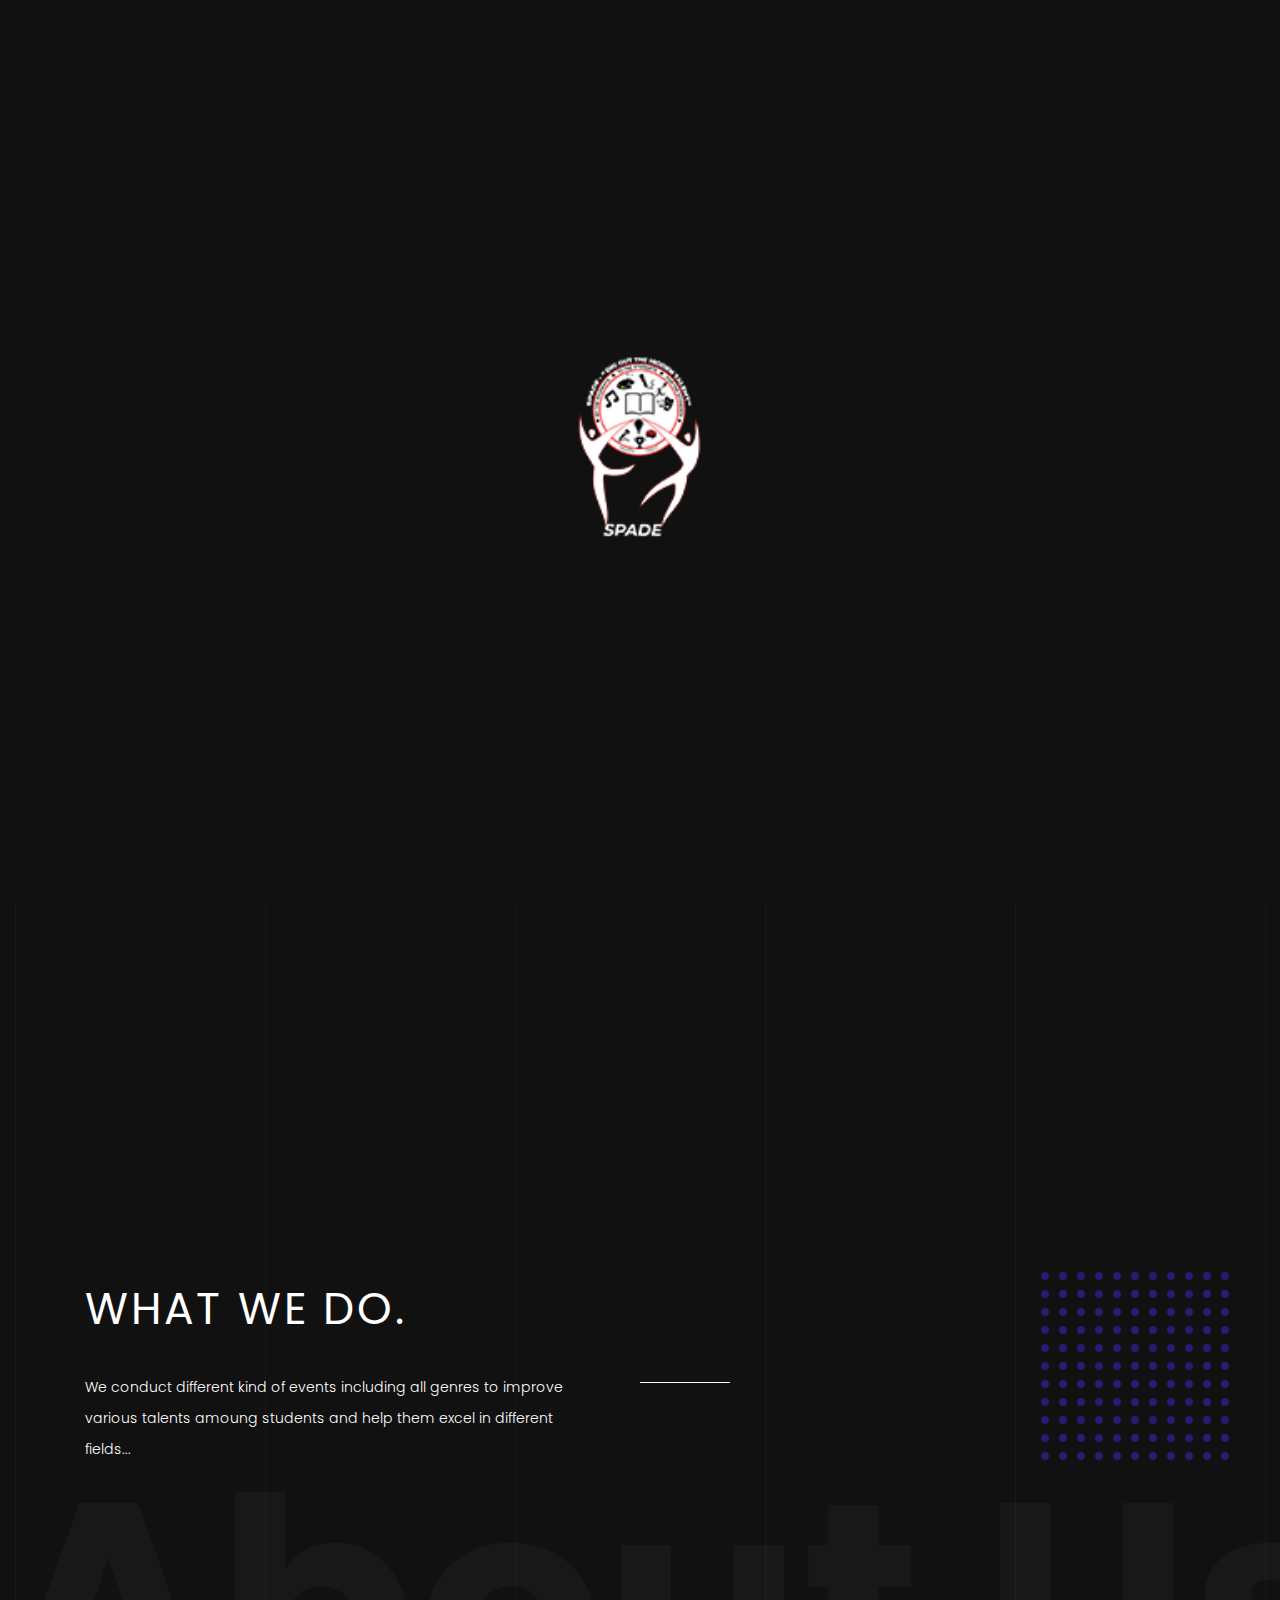
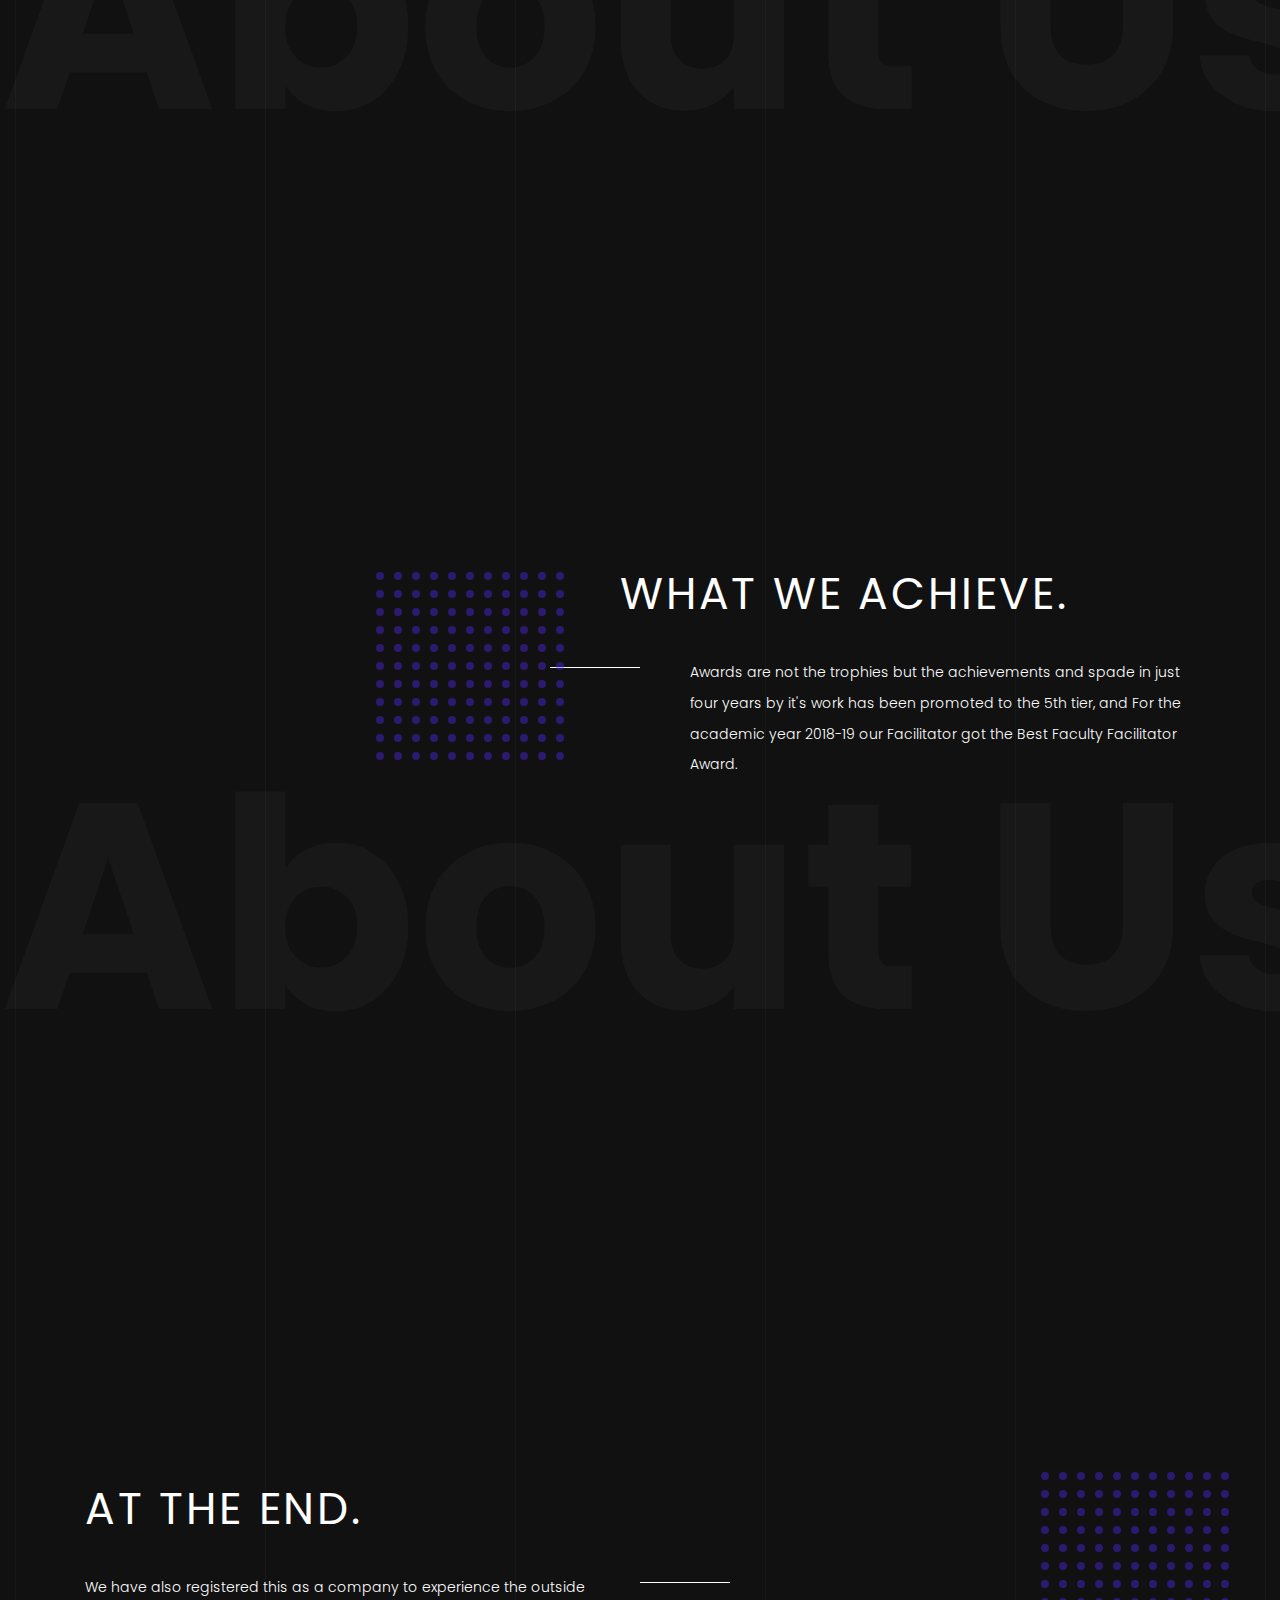
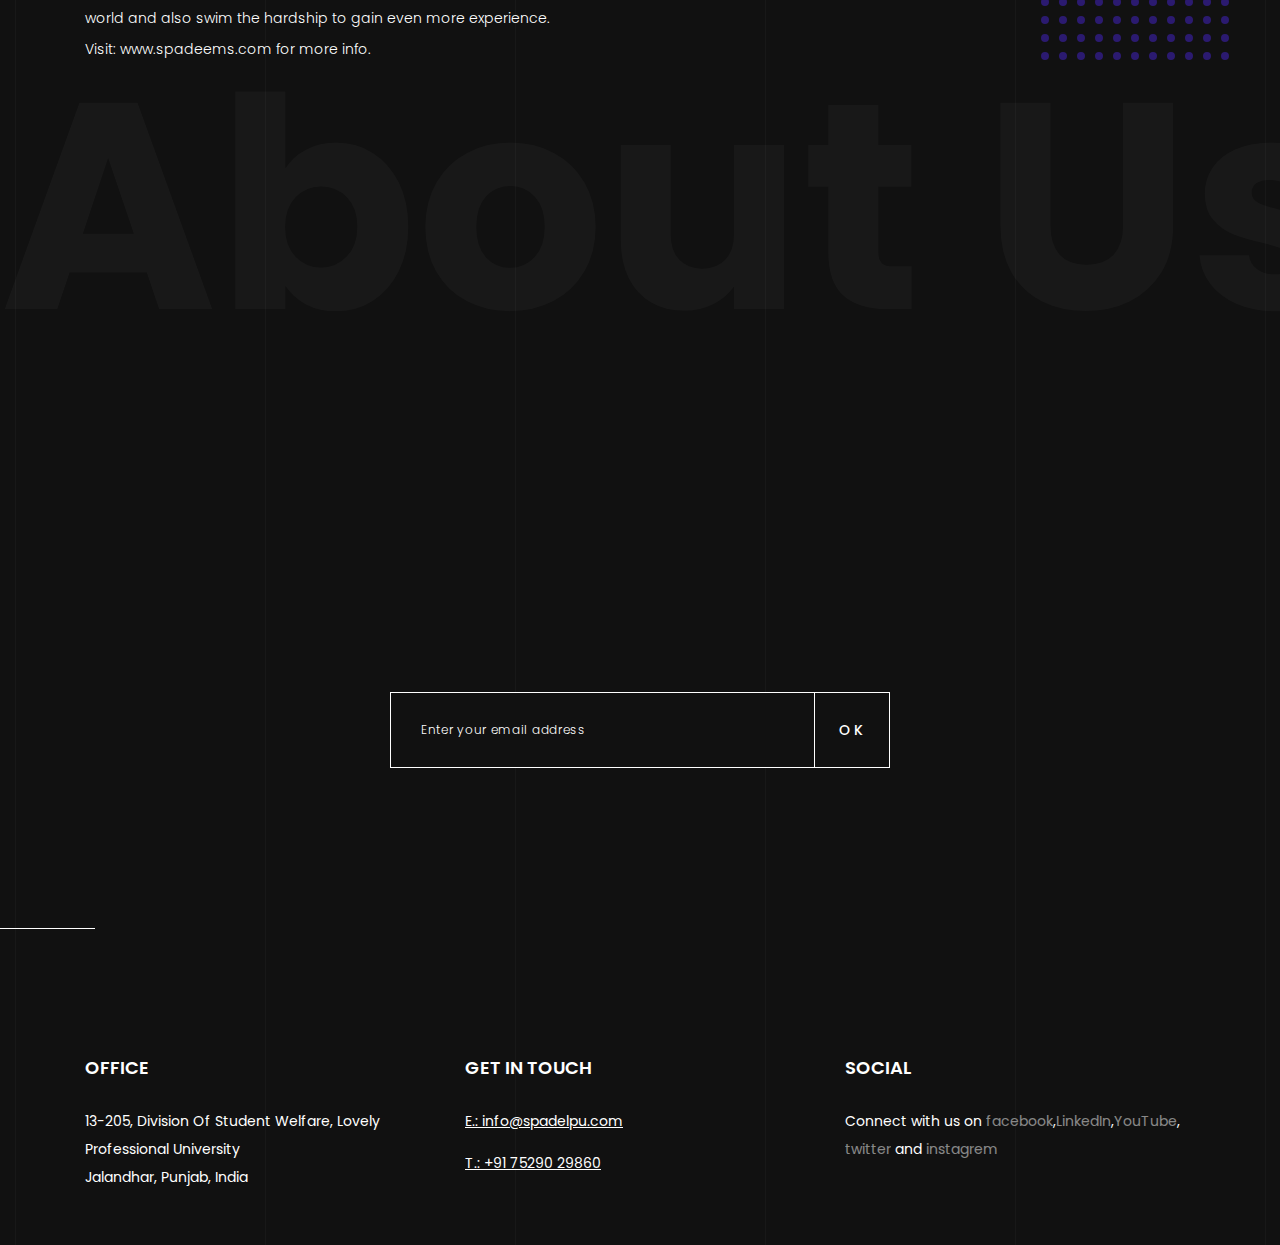
==== commit 9611e3a5: "Add files via upload" ====
--- a/about.html
+++ b/about.html
@@ -2,17 +2,17 @@
 <html lang="en">
 
 
-<!-- Mirrored from netgon.net/artstyles/oliver/new/dark/about.html by HTTrack Website Copier/3.x [XR&CO'2014], Sun, 28 Jun 2020 15:26:37 GMT -->
+<!-- Mirrored from netgon.net/artstyles/oliver/new/dark/index.html by HTTrack Website Copier/3.x [XR&CO'2014], Sun, 28 Jun 2020 15:24:44 GMT -->
 <head>
     <meta charset="utf-8" />
-    <title>Oliver – Photography & Personal Blog — About Us</title>
+    <title>SPADE| Student Organization Spade</title>
 
 	<!-- Meta Data -->
 	<meta http-equiv="X-UA-Compatible" content="IE=edge">
 	<meta name="viewport" content="width=device-width, initial-scale=1">
-    <meta name="author" content="ArtStyles Brand (ArtTemplate, ArtIcons)" />
-    <meta name="keywords" content="" />
-    <meta name="description" content="" />
+    <meta name="author" content="Spade Team" />
+    <meta name="keywords" content="Spade,Student Organization Cell, Abhishek Jha, Pooja, Spade Ems, Spade Lpu, Student Organization, Lovely Professional University, LPU, Division of Student Welfare" />
+    <meta name="description" content="A Student Organization under Division of Student Wefare, Lovely Professional University" />
 
 	<!-- Favicons -->
 	<link rel="apple-touch-icon" sizes="144x144" href="images/favicons/apple-touch-icon-144x144.png">
@@ -31,15 +31,15 @@
 <body>
     <div class="loading animated">
 	    <div class="loading-wrap animated bounceInLeft">
-		    <img class="logotype animated infinite bounceIn" src="images/logotype.svg" alt="e.Oliver">
+		    <img class="logotype animated infinite bounceIn" src="img/logo1.png" alt="spade_logo">
 	    </div>
 	</div>
 	
-    <!-- Header -->
+     <!-- Header -->
 	<nav class="navbar animated slideInDown">
         <div class="navbar-left">
             <a href="index.html">
-                <img class="logotype" src="images/logotype.svg" alt="e.Oliver">
+                <img class="logotype" src="img/logo1.png" alt="spade_logo">
 			</a>
         </div>
 		<div id="open-overlay-nav" class="hamburger">
@@ -51,138 +51,103 @@
 	</nav>
 	<!-- /Header -->
 
-	<!-- History -->
-	<section class="section section-history section_no-space-bottom section_first">
-    	<div class="container">
-            <div class="row justify-content-center">
-			    <div class="col-12 col-lg-9 section__header-wrap section__quote">
-				    <h2 class="title title__h2 title_center title_light title_vertical-line-bottom">
-					    Photography —is the most democratic of all arts.
-					</h2>
-				</div>
-			</div>
-		</div>
-
-	    <div class="container">
-		    <!-- Item -->
+	<!-- About -->
+	<section class="section section-onescreen">
+	    <div class="container">	
             <div class="row row-flex os">
 			    <div class="col-sm-auto col-lg-5">
 				    <div class="block-image">
-					    <span class="block-image__number" data-top-bottom="transform:translate3d(0,50px,0)" data-bottom-top="transform:translate3d(0,0px,0)">01.</span>
-                        <div class="reveal"><img src="img/image_history_01.jpg" alt="2015 Year"></div>
+                        <div class="reveal reveal--img"><img src="img/about_img/spade_about.jpg" alt="About Us"></div>
                     </div>
 				</div>
 			    <div class="col-12 col-lg-7">
 				    <div class="col-about__describe col-about__describe_right">
-				        <h6 class="title__h6 title__overhead">2015 year</h6>
-				        <h2 class="title title__h2 title__section title_normal">Beginning of a photographer's career.</h2>
-				        <p class="block-description">The world of design is ruled by diversity, and it's good. Another question is whether to consider a lot of pieces of furniture as trash. That's it is this responsibility — to create things, not junk, — lies on the designer and the company-manufacturer. Bad architecture is even more harmful.
-                        If you make an ugly, uncomfortable and expensive chair, then it will be forgotten very quickly, but if you build a terrible building — it will stay for twenty years and make many unhappy.</p>
+				        <h6 class="title__h6 title__overhead">About Us</h6>
+				        <h2 class="title title__h2 title__section title_normal">Spade | Student Organization.</h2>
+				        <p class="block-description block-description_two-column">Spade is the student organization which is "by the student" ,"for the student" and "to the student" is a Tier FIVE Organization to enhance professional and service aspiration of student life through participation in group programs and activities in order to bring forward the hidden talent and provide them an opportunity.<br><br>
+
+							“Our mission is not merely to survive, but to thrive; and to dig out the hidden talent and provide the platform with some passion, some compassion, some humor, and some style”.</p>
 				    </div>
 				</div>
 			</div>
-			<!-- /Item -->
-			
-			<!-- Item -->
+		</div>
+		<div class="text-decoration text-decoration_bottom" data-100-start="transform[swing]:translateY(100px)" data--800-top="transform[swing]:translateY(-100px)">About Us</div>
+	</section>
+
+	<section class="section section-onescreen">
+	    <div class="container">	
             <div class="row row-flex os">
 			    <div class="col-12 col-lg-7 order-2 order-lg-1">
 				    <div class="col-about__describe col-about__describe_left">
-				        <h6 class="title__h6 title__overhead">2016 year</h6>
-				        <h2 class="title title__h2 title__section title_normal">Opening of the office.</h2>
-				        <p class="block-description">More than the design process itself, I am interested in inventions, engineering and marketing ... I think that a good designer is someone who manages to unite all the elements: the understanding of materials and the belief in increasing functionality. Then the reduction to the form, if you like, becomes the result of all these experiments ..</p>
+				        
+				        <h2 class="title title__h2 title__section title_normal">WHAT WE DO.</h2>
+				        <p class="block-description">We conduct different kind of events including all genres to improve various talents amoung students and help them excel in different fields...</p>
+				    </div>
+				</div>
+			    <div class="col-sm-auto col-lg-5 order-1 order-lg-2">	
+				    <div class="block-image _right">
+					    <span class="block-image__number" data-top-bottom="transform:translate3d(0,50px,0)" data-bottom-top="transform:translate3d(0,0px,0)"><!-- 02 --></span>
+                        <div class="reveal"><img src="img/about_img/spade_about3.jpg" alt="about"></div>
+                    </div>
+				</div>
+			</div>
+		</div>
+		<div class="text-decoration text-decoration_bottom" data-100-start="transform[swing]:translateY(100px)" data--800-top="transform[swing]:translateY(-100px)">About Us</div>
+	</section>
+
+	<section class="section section-onescreen">
+	    <div class="container">	
+            <div class="row row-flex os">
+			    <div class="col-sm-auto col-lg-5">
+				    <div class="block-image">
+					    <span class="block-image__number" data-top-bottom="transform:translate3d(0,50px,0)" data-bottom-top="transform:translate3d(0,0px,0)"><!-- 01. --></span>
+                        <div class="reveal"><img src="img/about_img/spade_about2.jpg" alt="about"></div>
+                    </div>
+				</div>
+			    <div class="col-12 col-lg-7">
+				    <div class="col-about__describe col-about__describe_right">
+				        
+				        <h2 class="title title__h2 title__section title_normal">WHAT WE ACHIEVE.</h2>
+				        <p class="block-description">Awards are not the trophies but the achievements and spade in just four years by it's work has been promoted to the 5th tier, and For the academic year 2018-19 our Facilitator got the Best Faculty Facilitator Award.</p>
+					          
+					</div>
+				</div>
+				
+			</div>
+		</div>
+		<div class="text-decoration text-decoration_bottom" data-100-start="transform[swing]:translateY(100px)" data--800-top="transform[swing]:translateY(-100px)">About Us</div>
+	</section>
+
+	<section class="section section-onescreen">
+	    <div class="container">	
+            <div class="row row-flex os">
+			    <div class="col-12 col-lg-7 order-2 order-lg-1">
+				    <div class="col-about__describe col-about__describe_left">
+				        
+				        <h2 class="title title__h2 title__section title_normal">AT THE END.</h2>
+				        <p class="block-description">We have also registered this as a company to experience the outside world and also swim the hardship to gain even more experience.
+
+							<br>Visit: www.spadeems.com for more info.</p>
 				    </div>
 				</div>
 			    <div class="col-sm-auto col-lg-5 order-1 order-lg-2">
 				    <div class="block-image _right">
-					    <span class="block-image__number" data-top-bottom="transform:translate3d(0,50px,0)" data-bottom-top="transform:translate3d(0,0px,0)">02.</span>
-                        <div class="reveal"><img src="img/image_history_02.jpg" alt="2016 Year"></div>
-                    </div>
-				</div>
-			</div>
-			<!-- /Item -->
-			
-			<!-- Item -->
-            <div class="row row-flex os">
-			    <div class="col-sm-auto col-lg-5">
-				    <div class="block-image">
-					    <span class="block-image__number" data-top-bottom="transform:translate3d(0,50px,0)" data-bottom-top="transform:translate3d(0,0px,0)">03.</span>
-                        <div class="reveal"><img src="img/image_history_03.jpg" alt="2017 Year"></div>
-                    </div>
-				</div>
-			    <div class="col-12 col-lg-7">
-				    <div class="col-about__describe col-about__describe_right">
-				        <h6 class="title__h6 title__overhead">2017 year</h6>
-				        <h2 class="title title__h2 title__section title_normal">Cooperation with world brands.</h2>
-				        <p class="block-description">My work is simple and sophisticated, so it can be described in both simple and florid language. I love sophistication and I feel its superiority. I like people with a sophisticated mind and at the same time simple in communication. These qualities can be combined quite naturally. However, objects, like people, look pathetic if these properties are connected in them artificially.</p>
-				    </div>
-				</div>
-			</div>
-			<!-- /Item -->
-		</div>
-	</section>
-    <!-- /History -->
-
-	<!-- Information -->
-	<section class="section section_no-space-top">
-        <div class="container">
-		    <div class="row os">
-			    <div class="col-md-6 col-lg-4">
-					<h3 class="title title__h5 title_list">Experience.</h3>
-				    <ul class="list-info list-unstyled">
-					    <li><strong>Photo Agency Shutter</strong></li>
-						<li>Photographer-intern 2016–2017</li>
-				    </ul>
-				    <ul class="list-info list-unstyled">
-					    <li><strong>Studio e.Oliver</strong></li>
-						<li>Photographer-retoucher 2017–Present</li>
-				    </ul>
-				</div>
-			    <div class="col-md-6 col-lg-4">
-					<h3 class="title title__h5 title_list">Education.</h3>
-				    <ul class="list-info list-unstyled">
-					    <li><strong>Photography School</strong></li>
-						<li>New York Film Academy 2010–2012</li>
-				    </ul>
-				    <ul class="list-info list-unstyled">
-					    <li><strong>Photography Universities</strong></li>
-						<li>Bloomfield Hills, MI 2013–2015</li>
-				    </ul>
-				</div>
-			    <div class="col-md-6 col-lg-4">
-					<h3 class="title title__h5 title_list">Equipment.</h3>
-				    <ul class="list-info list-unstyled">
-					    <li><strong>Digital cameras</strong></li>
-						<li>Canon EOS 5D Mark IV Sony Alpha A7R II</li>
-				    </ul>
-				    <ul class="list-info list-unstyled">
-					    <li><strong>Video camera</strong></li>
-						<li>Sony AX53 4K Handycam 4K 24p Cinema/60p</li>
-				    </ul>
-				</div>
-			</div>
-		</div>
-	</section>
-    <!-- /Information -->
-
-	<!-- Video -->
-	<section class="section section-video">
-        <video class="video-hero" controls poster="img/video-cover.jpg">
-            <source src="img/video.mp4" type="video/mp4">
-        </video>
-        <div class="video-controls">
-            <button data-media="play-pause"></button>
-            <button data-media="mute-unmute"></button>
-        </div>
-
-	</section>
-    <!-- /Video -->
-	
+					    <span class="block-image__number" data-top-bottom="transform:translate3d(0,50px,0)" data-bottom-top="transform:translate3d(0,0px,0)"><!-- 02 --></span>
+                        <div class="reveal"><img src="img/about_img/spade_about4.jpg" alt="about"></div>
+                    </div>
+				</div>
+			</div>
+		</div>
+		<div class="text-decoration text-decoration_bottom" data-100-start="transform[swing]:translateY(100px)" data--800-top="transform[swing]:translateY(-100px)">About Us</div>
+	</section>
+
+
 	<!-- Newsletter -->
 	<section class="section section-newsletter">
 	    <div class="container">
 		    <div class="row justify-content-center">
 			    <div class="col-12 col-lg-9 section__header-wrap">
-			      <h2 class="title title__h2 title_center title_normal"><span class="reveal reveal_gray">Sign up for our newsletter to receive special offers.</span></h2>
+			      <h2 class="title title__h2 title_center title_normal"><span class="reveal reveal_gray">Sign up for our newsletter to receive event updates.</span></h2>
 				</div>
 			</div>
 			
@@ -198,6 +163,7 @@
 		</div>	
 	</section>
 	<!-- /Newsletter -->
+
 	
 	<footer class="footer">
 	    <div class="container">
@@ -205,27 +171,27 @@
 			    <div class="col-md-6 col-lg-4">
 				    <h5 class="title title__h6 text_uppercase">Office</h5>
 				    <ul class="footer__contacts list-unstyled">
-					    <li>756 Livingston Street,<br/>Brooklyn, NY 11201</li>
+					    <li>13-205, Division Of Student Welfare, Lovely Professional University<br/>Jalandhar, Punjab, India</li>
 				    </ul>
 				</div>
 			    <div class="col-md-6 col-lg-4">
 				    <h5 class="title title__h6 text_uppercase">Get in touch</h5>
 				    <ul class="footer__contacts list-unstyled">
-					    <li>E.: work@e.oliver.com</li>
-                        <li>T.: +1 (00) 123-45-67</li>
+					    <li><a href="mailto:info@spadelpu.com/"><p>E.: info@spadelpu.com</p></a></li>
+                        <li><a href="tel:+917529029860">T.: +91 75290 29860</a></li>
 				    </ul>
 				</div>
 			    <div class="col-md-6 col-lg-4">
 				    <h5 class="title title__h6 text_uppercase">Social</h5>
 				    <ul class="footer__contacts list-unstyled">
-					    <li>Connect with me on <a class="link_decoration" href="#">facebook</a>,<br/><a class="link_decoration" href="#">twitter</a> or <a class="link_decoration" href="#">instagrem</a></li>
+					    <li>Connect with us on <a class="link_decoration" href="https://www.facebook.com/spadelpu/">facebook</a>,<a class="link_decoration" href="https://in.linkedin.com/in/spade-lpu-79831414b">LinkedIn</a>,<a class="link_decoration" href="https://www.youtube.com/channel/UCJ0H7XENrsbb8j46MMEvemw">YouTube</a>,<br/><a class="link_decoration" href="https://twitter.com/Spadelpu1">twitter</a> and <a class="link_decoration" href="https://www.instagram.com/spadelpu/">instagrem</a></li>
 				    </ul>
 				</div>
 			</div>
 		</div>
 	</footer>
-
-	<div id="wave"></div>
+	
+    <!-- /About -->
 
 	<!-- Overlay Menu -->
 	<div class="popup popup__menu">
@@ -233,37 +199,34 @@
             <div class="dl-menu__wrap dl-menuwrapper">
                 <ul class="dl-menu dl-menuopen">
 					<li>
-					    <a href="#">Home <i class="fa fa-angle-down" aria-hidden="true"></i></a>
-					    <ul class="dl-submenu">
-						    <li><a href="index.html">Homepage v1</a></li>
-						    <li><a href="index_onescreen.html">Homepage v2</a></li>
+					    <a href="index.html">Home</a>
+				    </li>
+				    <li>
+						<a href="#">About Us<i class="fa fa-angle-down" aria-hidden="true"></i></a>
+						<ul class="dl-submenu">
+						    <li><a href="about.html">About Us</a></li>
+						    <li><a href="about_onescreen.html">Our Team</a></li>
 					    </ul>
-				    </li>
-				    <li><a href="about.html">About Me</a></li>
+					</li>
 					<li>
-					    <a href="#">Works <i class="fa fa-angle-down" aria-hidden="true"></i></a>
-					    <ul class="dl-submenu">
-						    <li><a href="gallery.html">Gallery Fixed</a></li>
-						    <li><a href="gallery_fully.html">Gallery Fully</a></li>
+						<a href="#">Events Gallery<i class="fa fa-angle-down" aria-hidden="true"></i></a>
+						<ul class="dl-submenu">
+						    <li><a href="gallery1.html">Present Events</a></li>
+						    <li><a href="gallery2.html">Past Events</a></li>
 					    </ul>
 				    </li>
 					<li>
-					    <a href="#">Journal <i class="fa fa-angle-down" aria-hidden="true"></i></a>
-					    <ul class="dl-submenu">
-						    <li><a href="blog.html">Journal</a></li>
-						    <li><a href="blog_single_image.html">Single Image</a></li>
-						    <li><a href="blog_single_video.html">Single Video</a></li>
-					    </ul>
+					    <a href="blog.html">Our Services</i></a>
 				    </li>
 				    <li><a href="contact.html">Contact</a></li>
 				    <li>
-					    <a href="#">More <i class="fa fa-angle-down" aria-hidden="true"></i></a>
+					    <a href="#">Socials <i class="fa fa-angle-down" aria-hidden="true"></i></a>
 					    <ul class="dl-submenu">
-						    <li><a href="about_onescreen.html">About Onescreen</a></li>
-							<li><a href="coming_soon.html">Coming Soon</a></li>
-						    <li><a href="page_error.html">Page Error</a></li>
-							<li><a href="page_error_v2.html">Page Error v2</a></li>
-						    <li><a href="nav_v2.html">Menu v2</a></li>
+						    <li><a href="https://www.instagram.com/spadelpu/">Instagram</a></li>
+							<li><a href="https://www.facebook.com/spadelpu/">Facebook</a></li>
+						    <li><a href="https://www.youtube.com/channel/UCJ0H7XENrsbb8j46MMEvemw">YouTube</a></li>
+							<li><a href="https://in.linkedin.com/in/spade-lpu-79831414b">LinkedIn</a></li>
+						    <li><a href="https://twitter.com/Spadelpu1">Twitter</a></li>
 					    </ul>
 				    </li>
 			    </ul>
@@ -275,10 +238,9 @@
 	<!-- JavaScripts -->
 	<script src="js/jquery-3.1.1.min.js" type="text/javascript"></script>
 	<script src="js/plugins.js" type="text/javascript"></script>
-	<script src="js/siriwave.js" type="text/javascript"></script>
-	<script src="js/common.js" type="text/javascript"></script>
+    <script src="js/common.js" type="text/javascript"></script>
 
 </body>
 
-<!-- Mirrored from netgon.net/artstyles/oliver/new/dark/about.html by HTTrack Website Copier/3.x [XR&CO'2014], Sun, 28 Jun 2020 15:26:44 GMT -->
+<!-- Mirrored from netgon.net/artstyles/oliver/new/dark/about_onescreen.html by HTTrack Website Copier/3.x [XR&CO'2014], Sun, 28 Jun 2020 15:27:38 GMT -->
 </html>--- a/style/style.css
+++ b/style/style.css
@@ -2392,7 +2392,7 @@
 .counter_last-child {
   margin-bottom: 0;
 }
-.counter__date {
+.counter__date, .symbol_data {
   font-family: "Poppins", sans-serif;
   font-size: 3.43rem;
   letter-spacing: .2rem;
@@ -2400,7 +2400,7 @@
   margin-bottom: 10px;
 }
 @media screen and (max-width: 580px) {
-  .counter__date {
+  .counter__date, .symbol_data {
     font-size: 2.43rem;
   }
 }
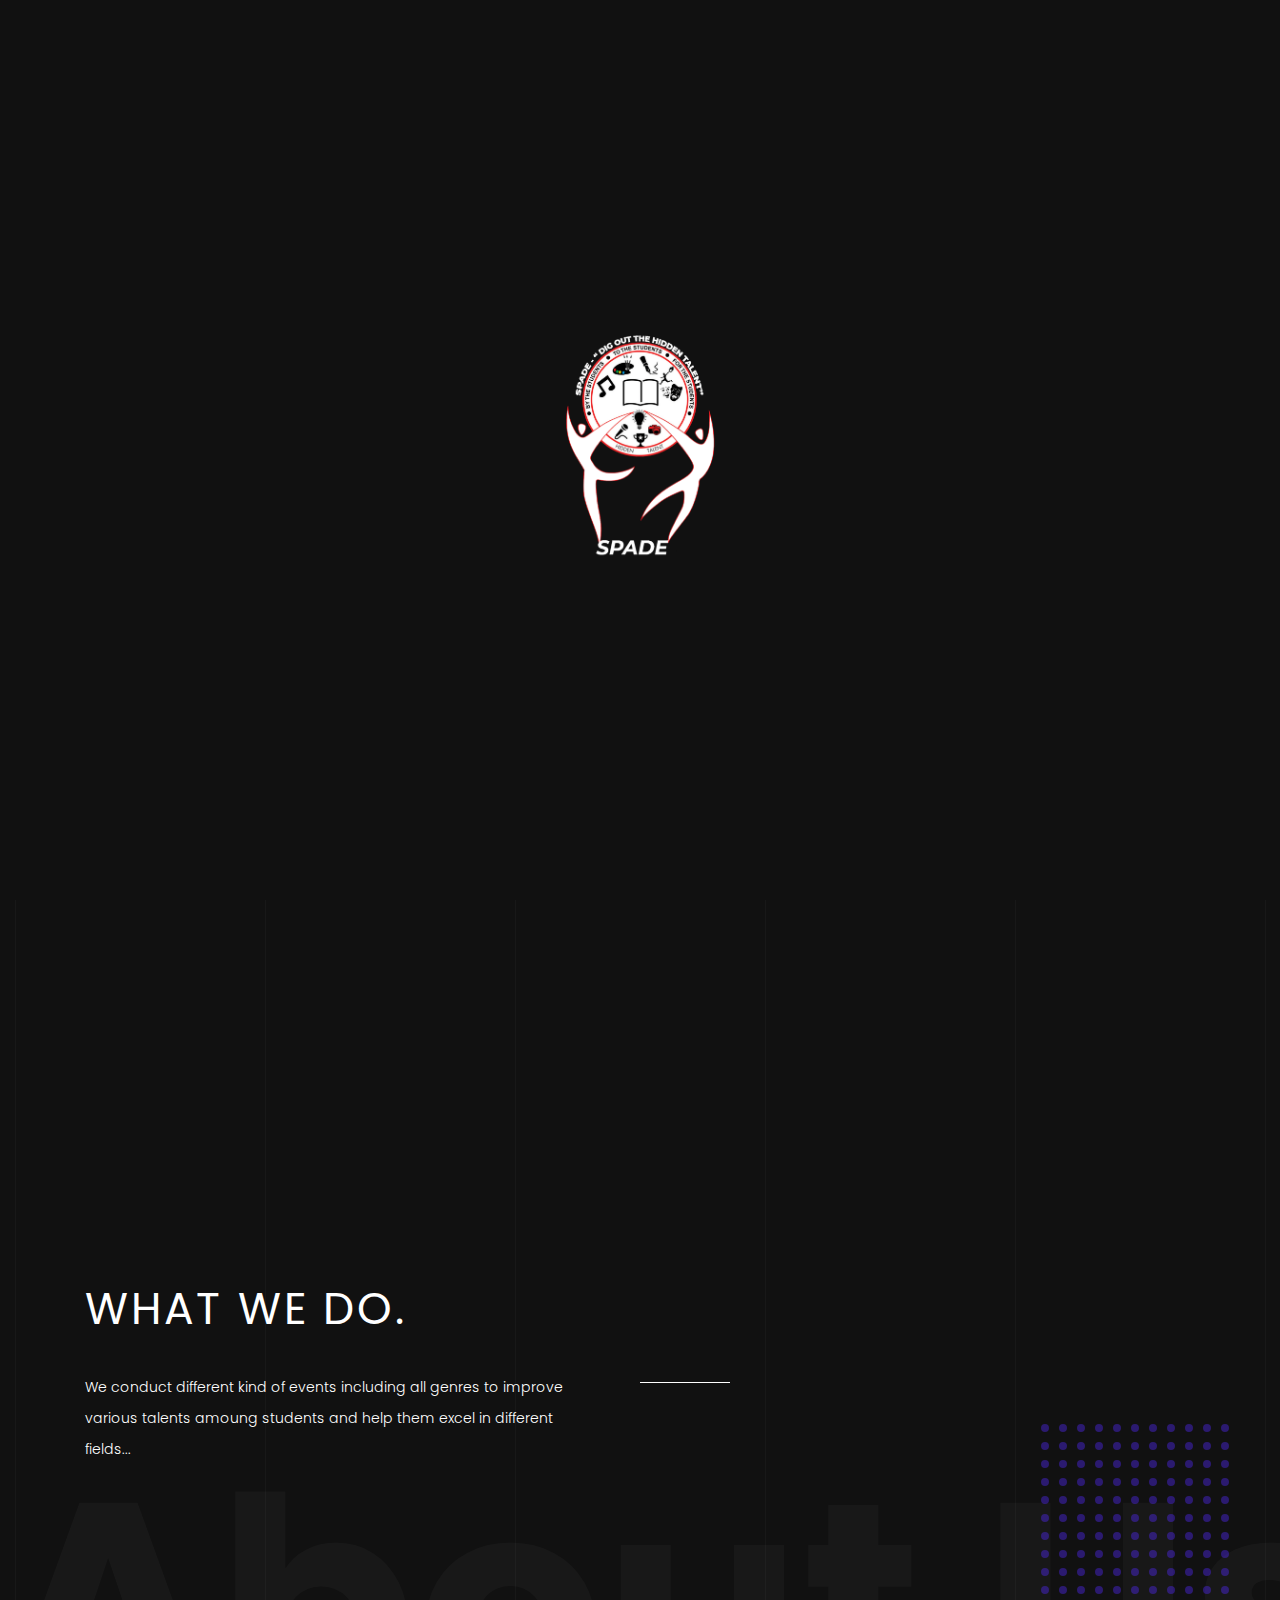
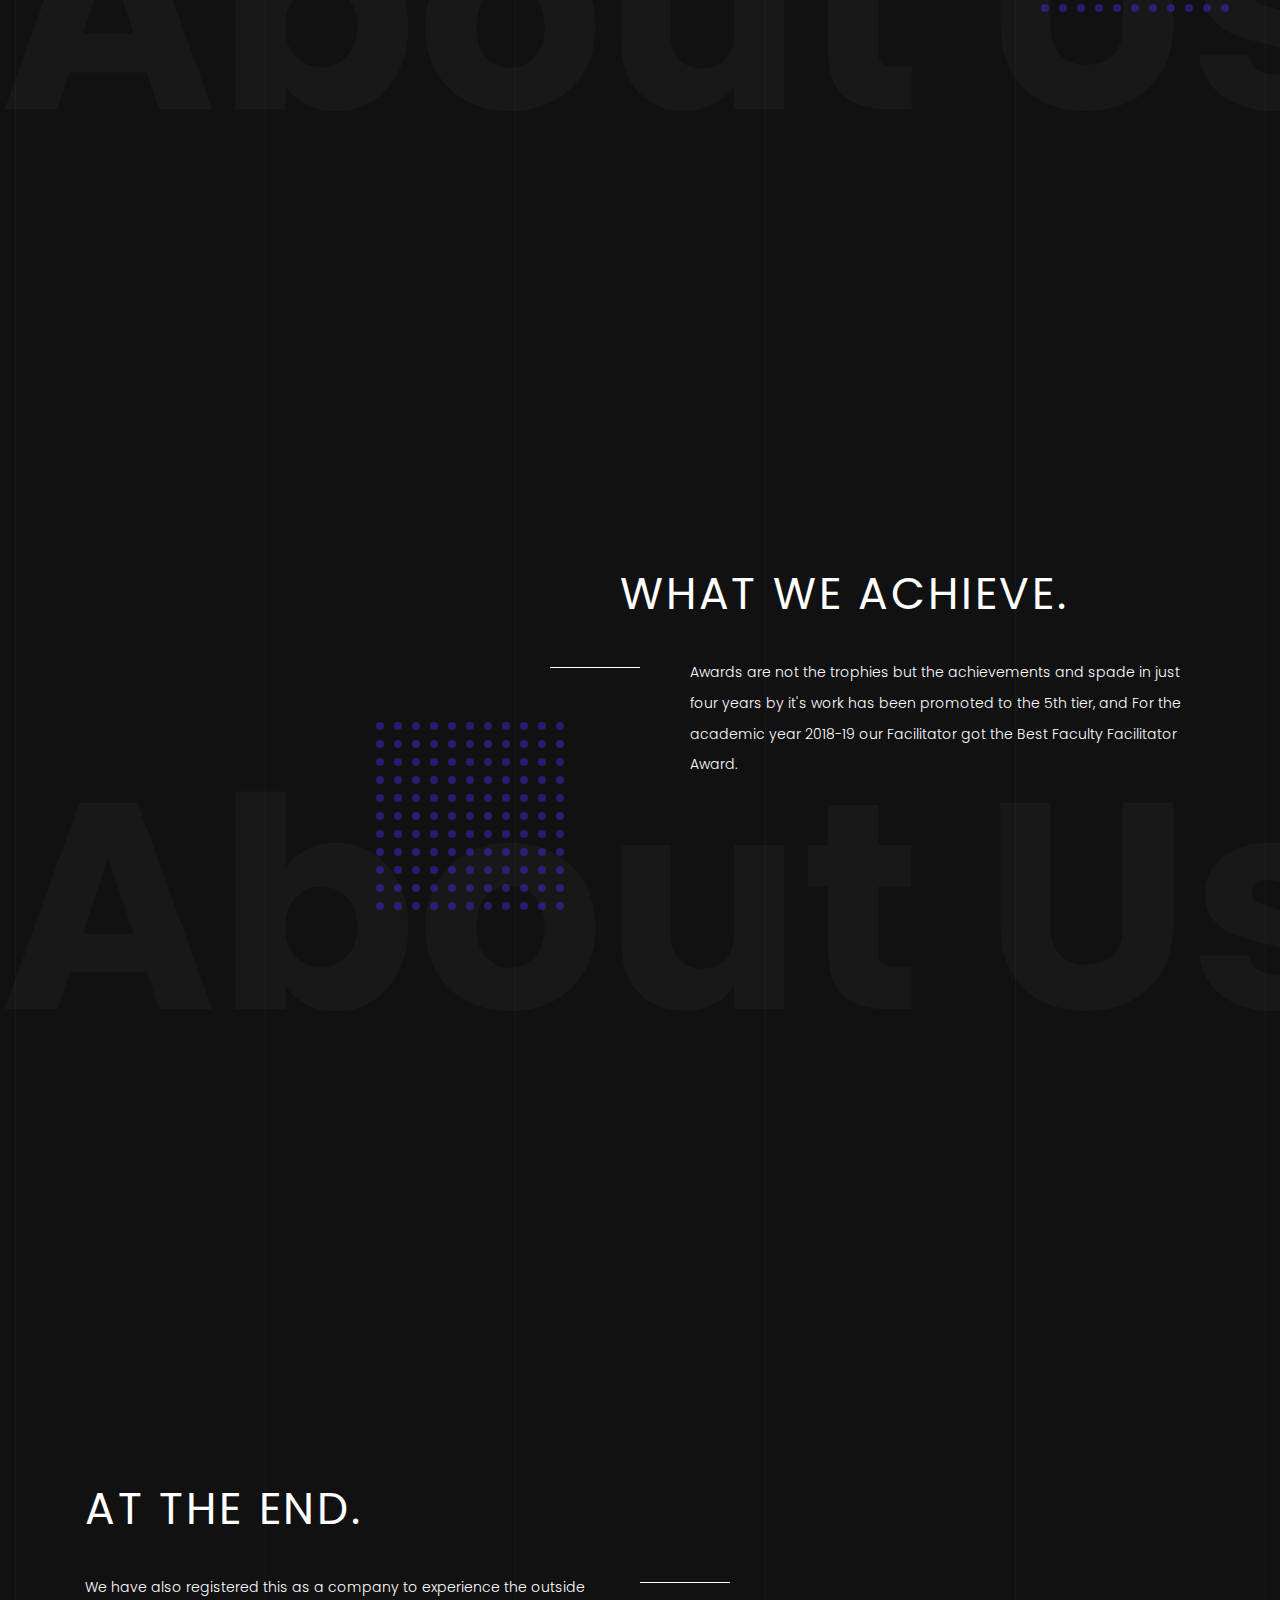
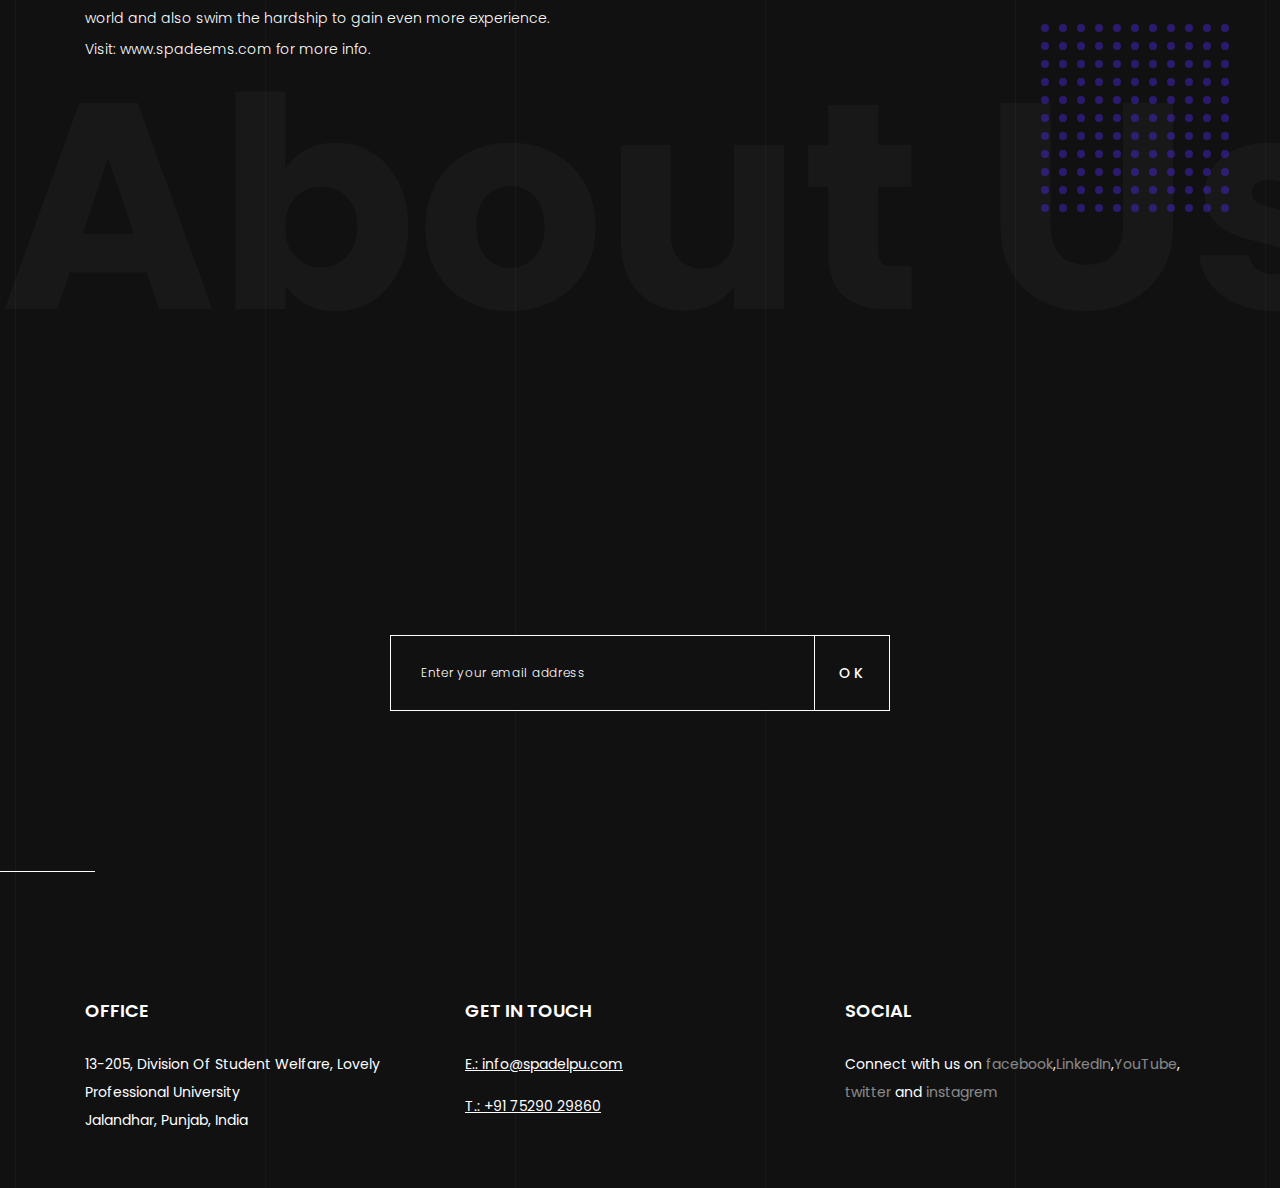
==== commit 6cd57850: "Update about.html" ====
--- a/about.html
+++ b/about.html
@@ -147,7 +147,7 @@
 	    <div class="container">
 		    <div class="row justify-content-center">
 			    <div class="col-12 col-lg-9 section__header-wrap">
-			      <h2 class="title title__h2 title_center title_normal"><span class="reveal reveal_gray">Sign up for our newsletter to receive event updates.</span></h2>
+			      <h2 class="title title__h2 title_center title_normal"><span class="reveal reveal_gray">Want To Join Us</span></h2>
 				</div>
 			</div>
 			
@@ -215,9 +215,9 @@
 						    <li><a href="gallery2.html">Past Events</a></li>
 					    </ul>
 				    </li>
-					<li>
+					<!--<li>
 					    <a href="blog.html">Our Services</i></a>
-				    </li>
+				    </li>-->
 				    <li><a href="contact.html">Contact</a></li>
 				    <li>
 					    <a href="#">Socials <i class="fa fa-angle-down" aria-hidden="true"></i></a>
@@ -243,4 +243,4 @@
 </body>
 
 <!-- Mirrored from netgon.net/artstyles/oliver/new/dark/about_onescreen.html by HTTrack Website Copier/3.x [XR&CO'2014], Sun, 28 Jun 2020 15:27:38 GMT -->
-</html>+</html>
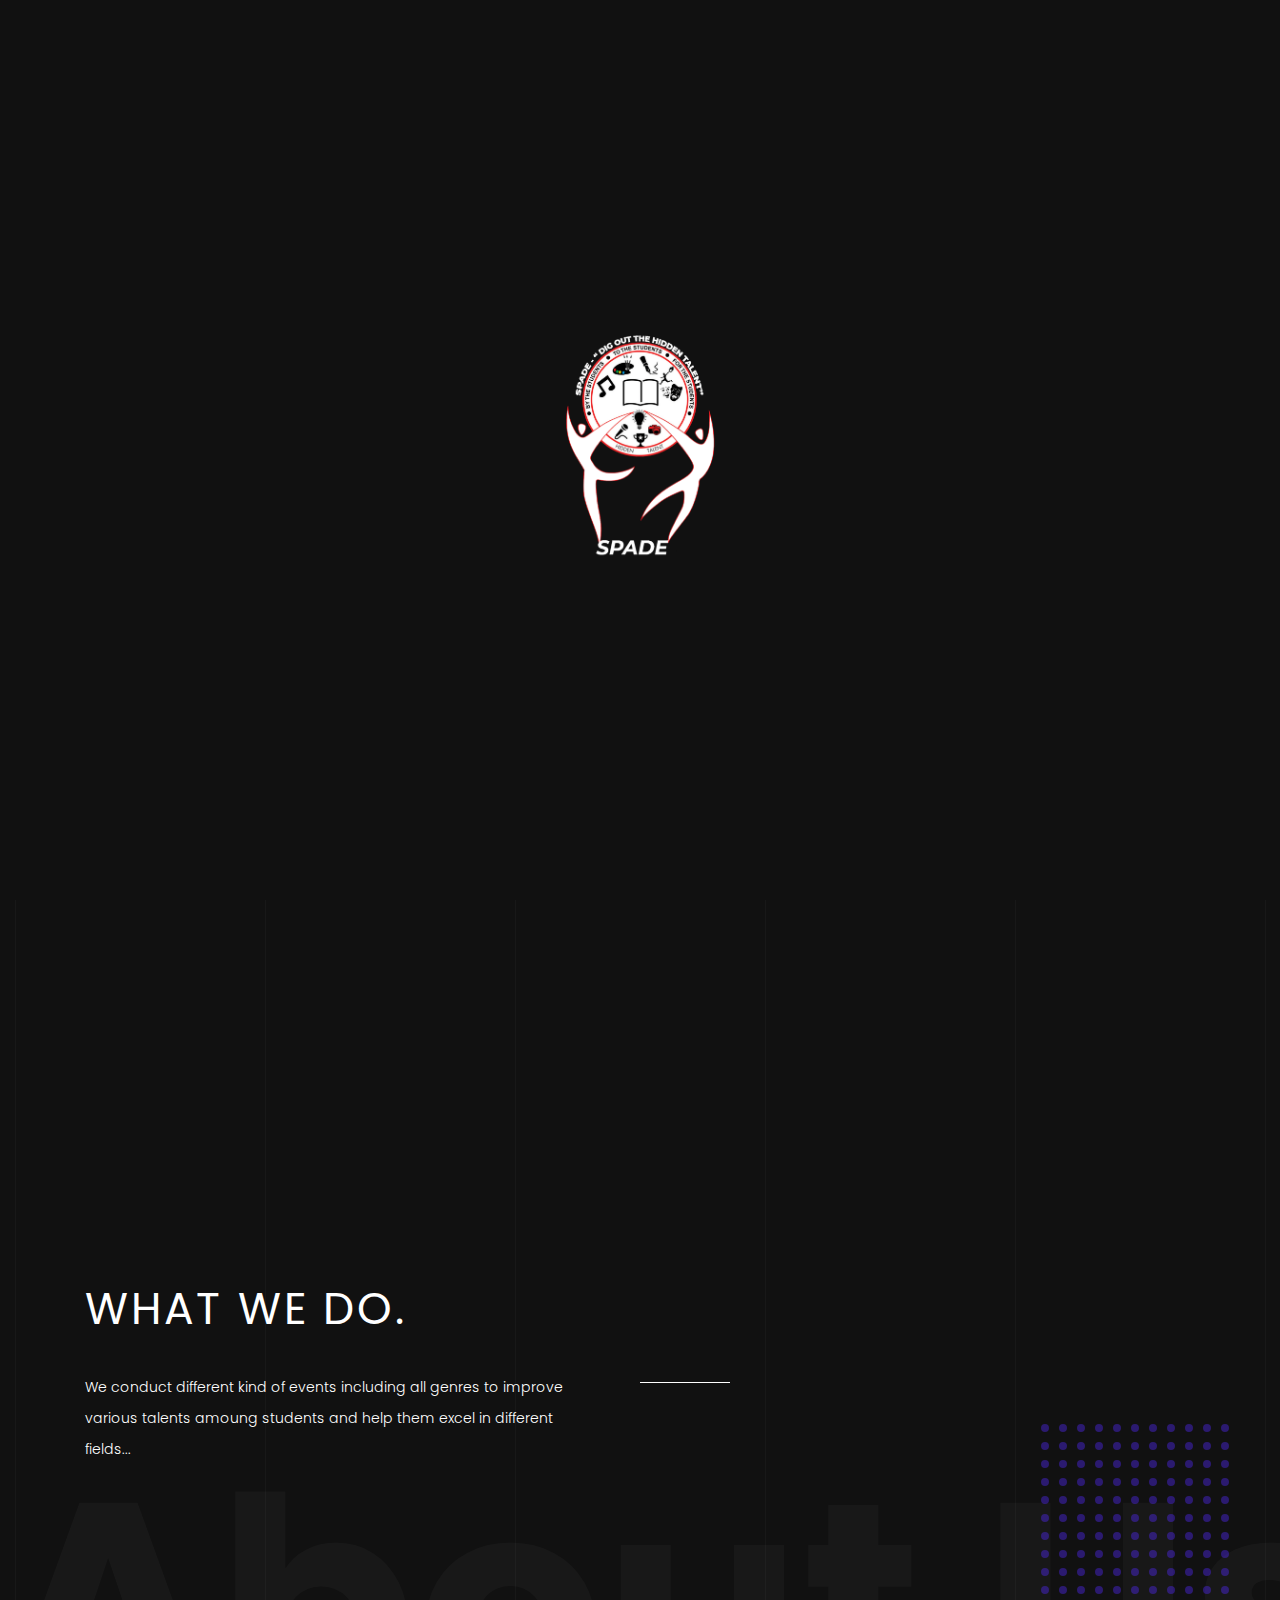
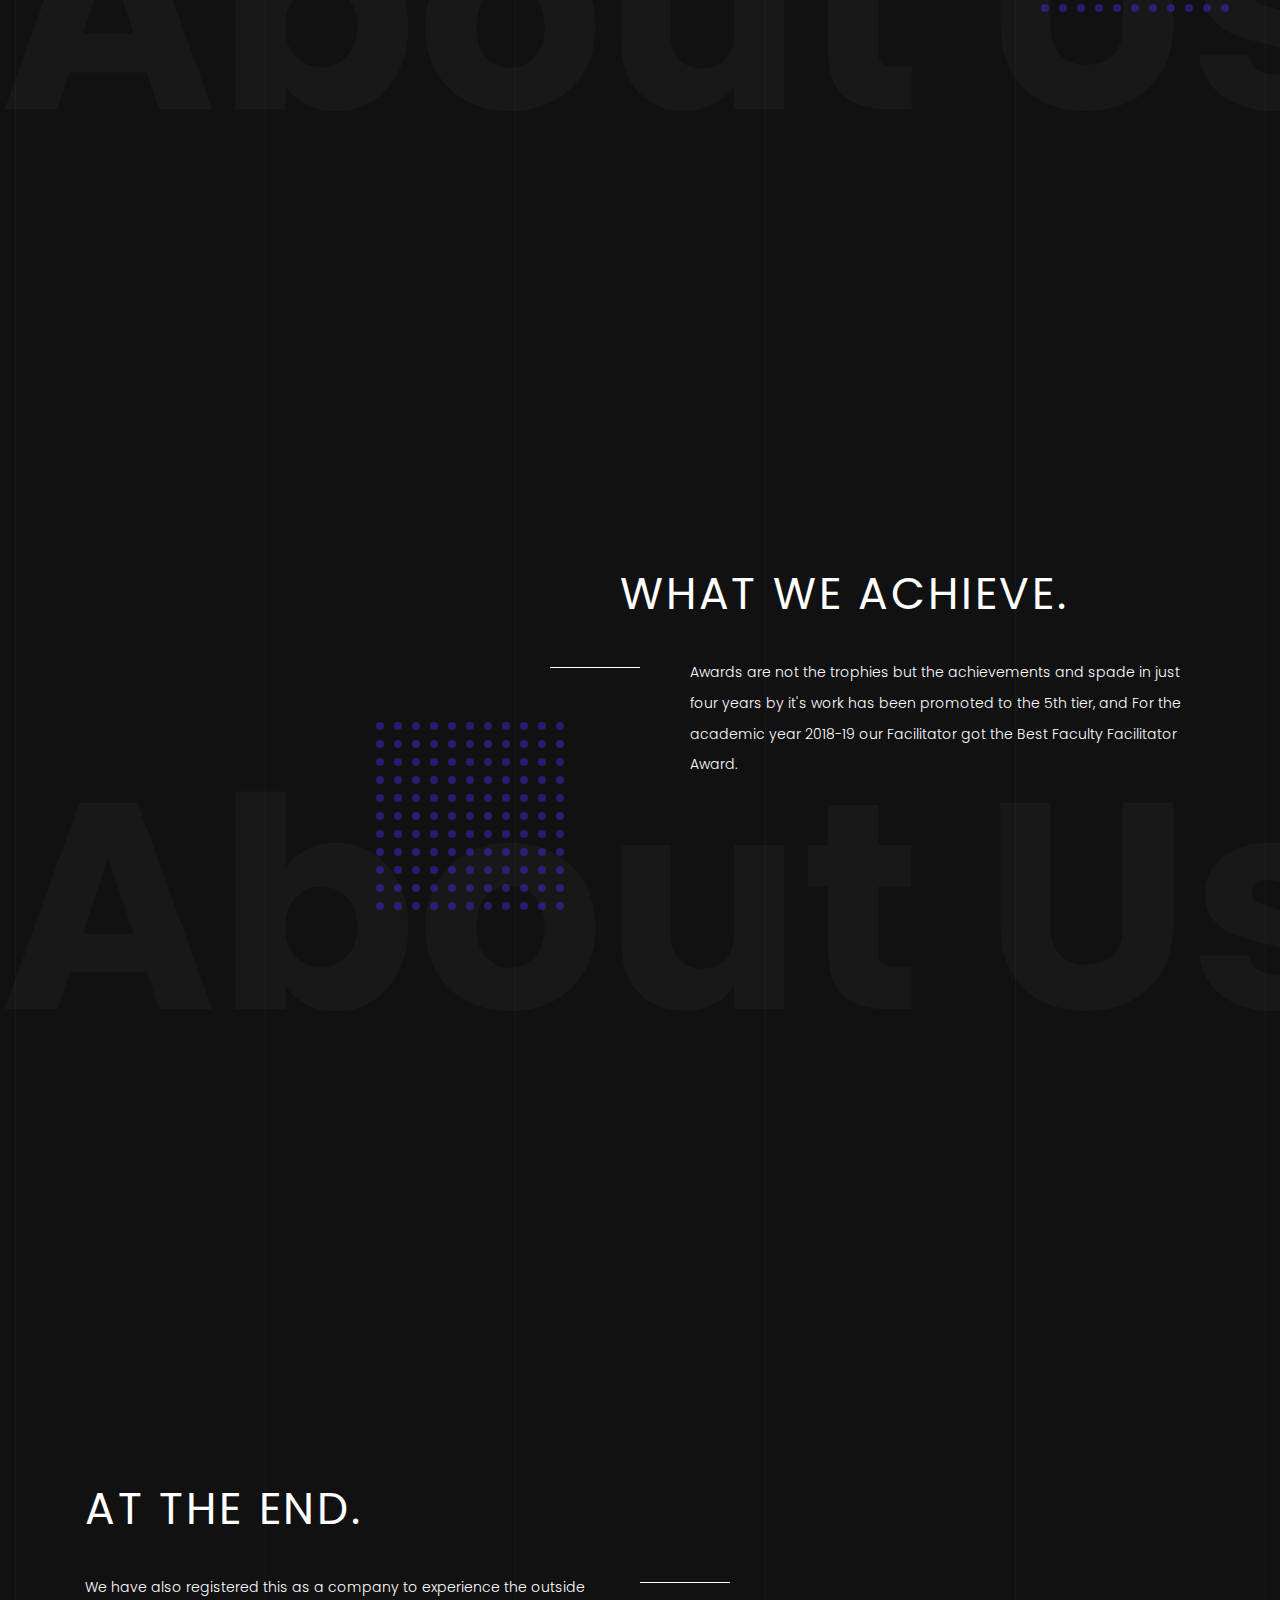
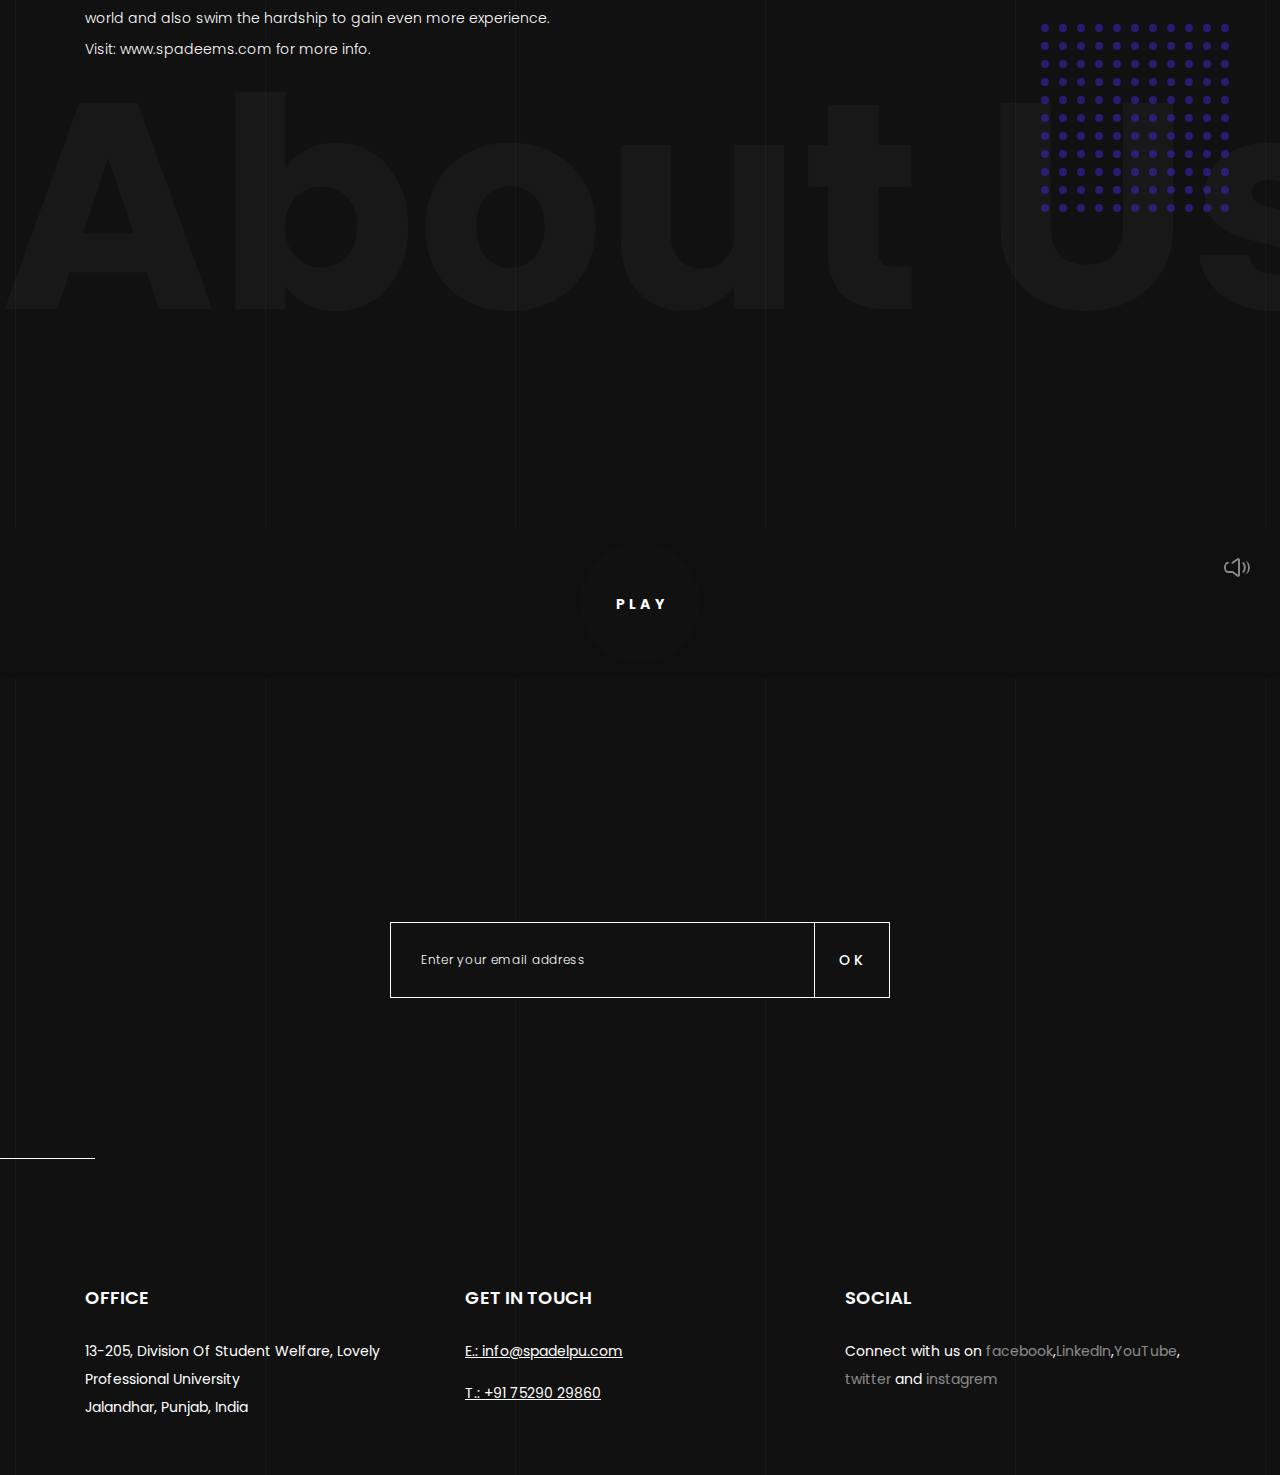
==== commit 79917df1: "Update about.html" ====
--- a/about.html
+++ b/about.html
@@ -140,7 +140,20 @@
 		</div>
 		<div class="text-decoration text-decoration_bottom" data-100-start="transform[swing]:translateY(100px)" data--800-top="transform[swing]:translateY(-100px)">About Us</div>
 	</section>
-
+	<!-- Video -->
+
+	<section class="section section-video">
+        <video class="video-hero" controls poster="img/video_cover.jpg">
+            <source src="img/spade_video.mp4" type="video/mp4">
+        </video>
+        <div class="video-controls">
+            <button data-media="play-pause"></button>
+            <button data-media="mute-unmute"></button>
+        </div>
+
+	</section>
+	 
+	 <!-- /Video -->
 
 	<!-- Newsletter -->
 	<section class="section section-newsletter">
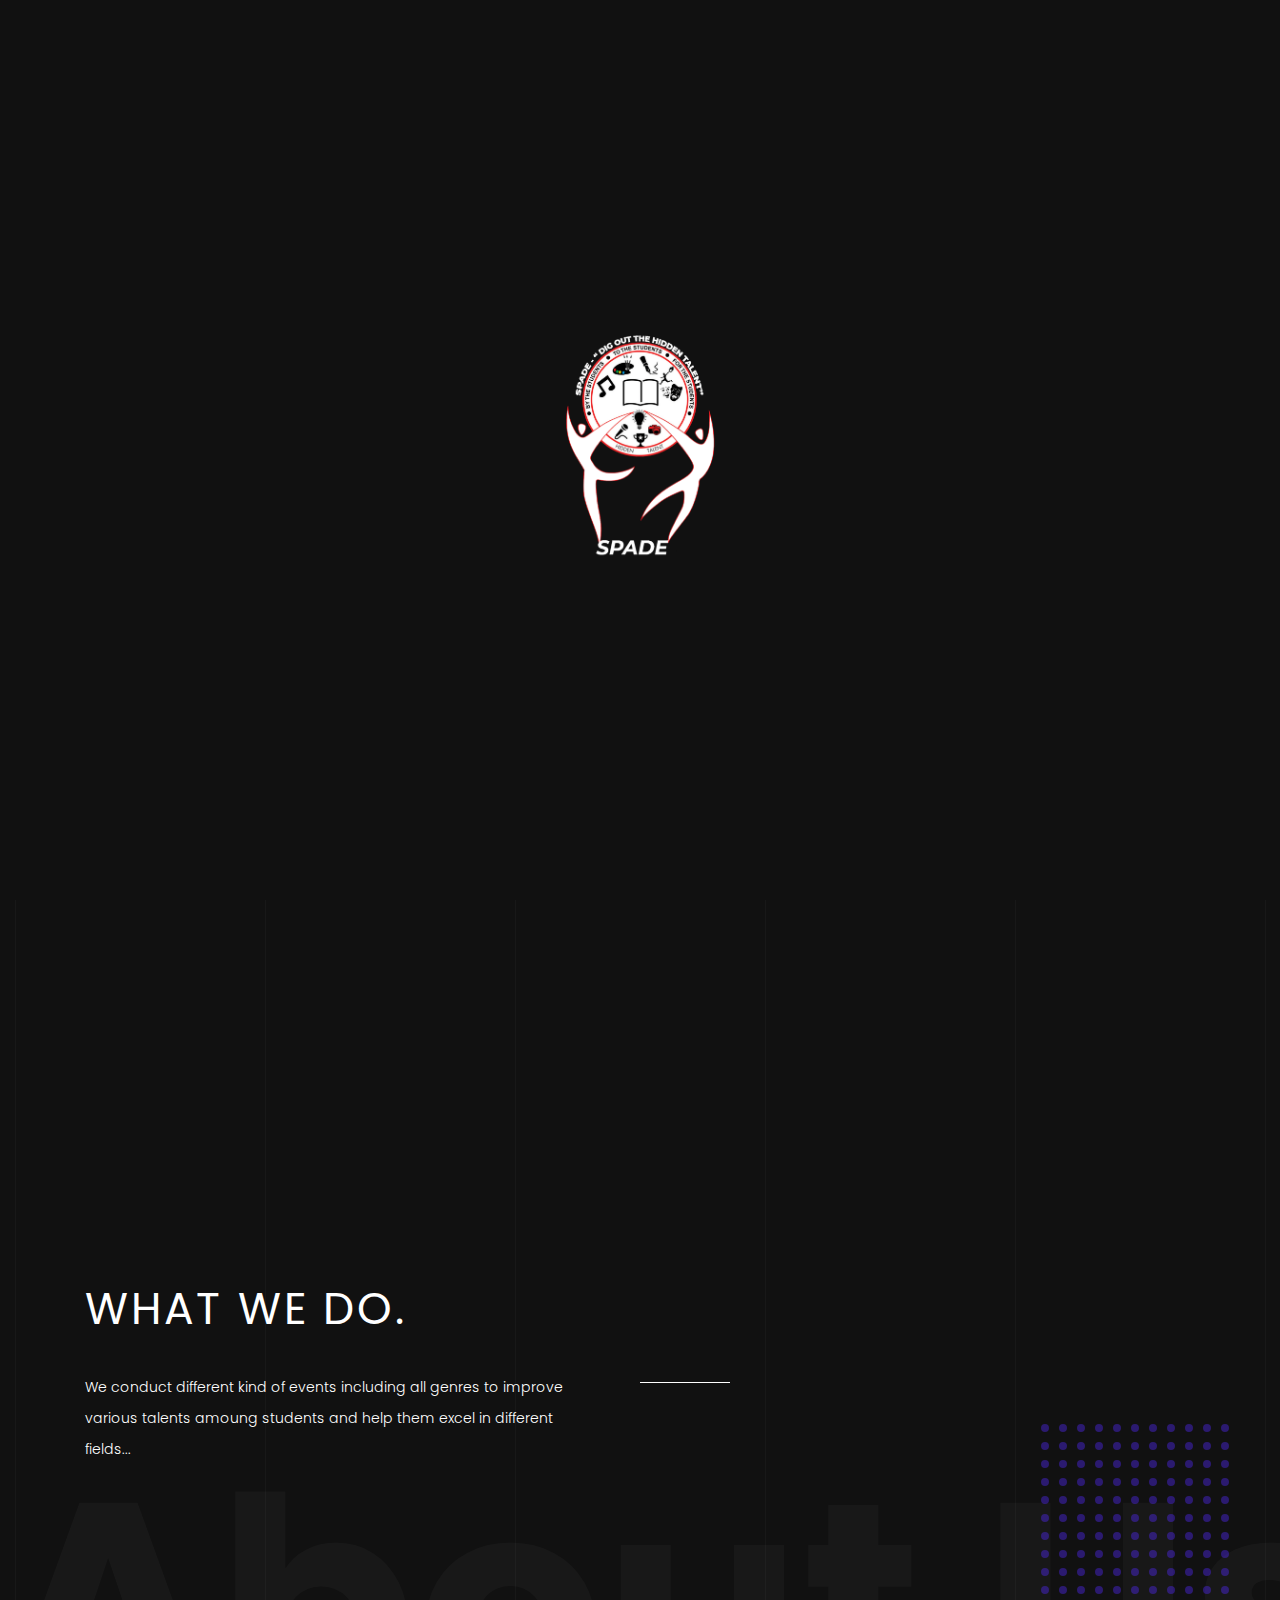
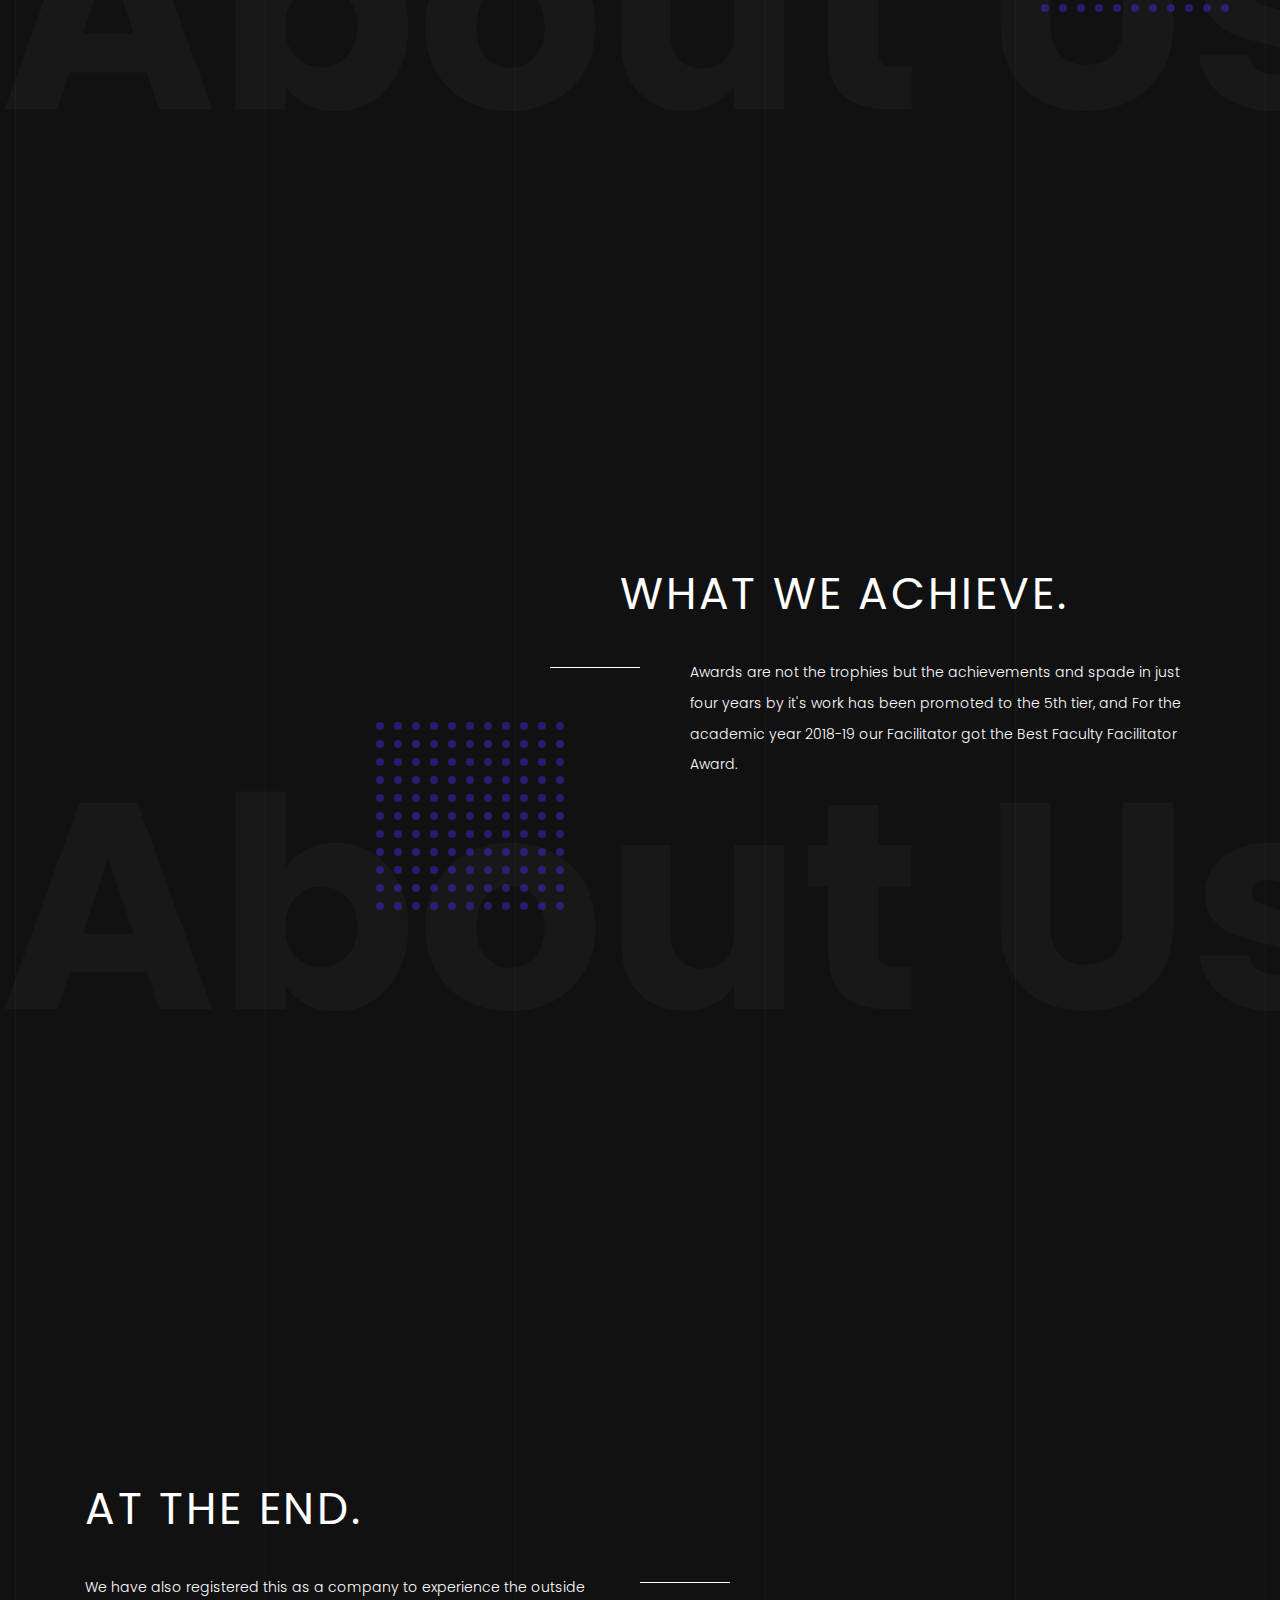
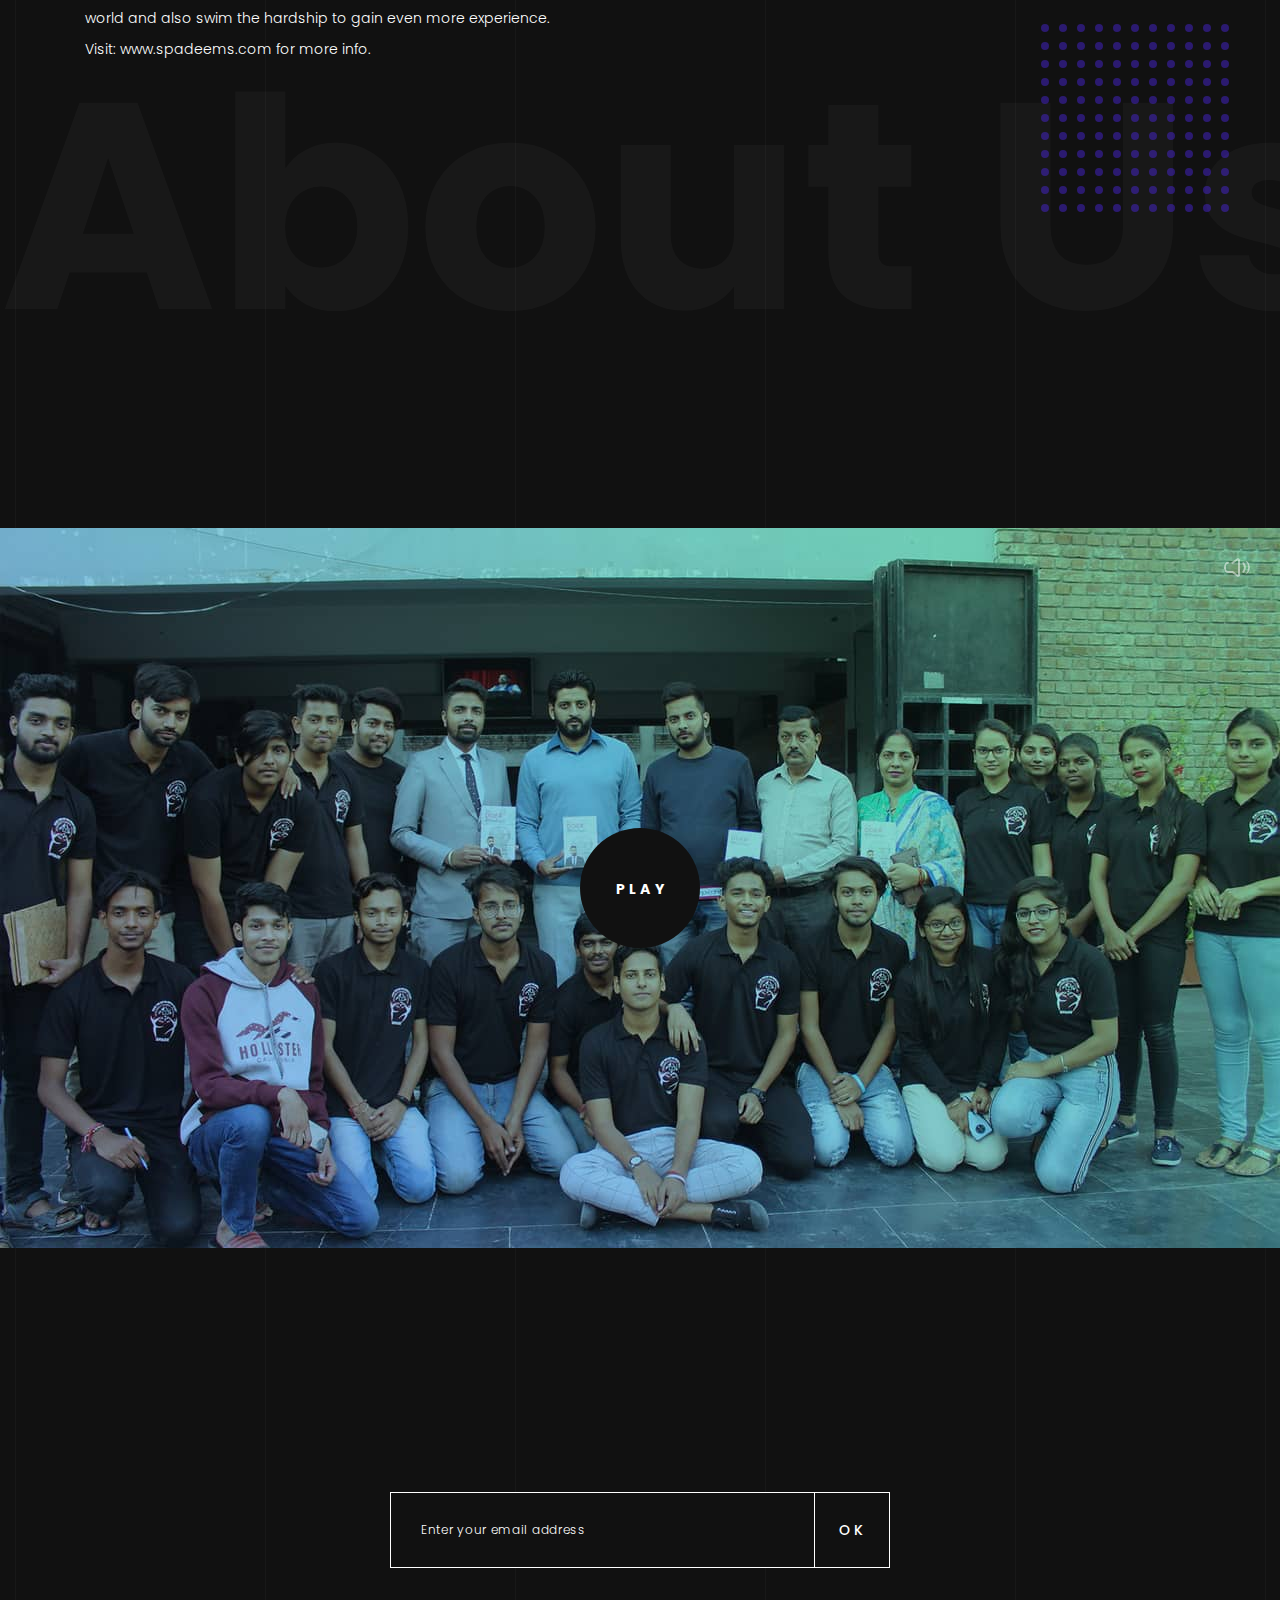
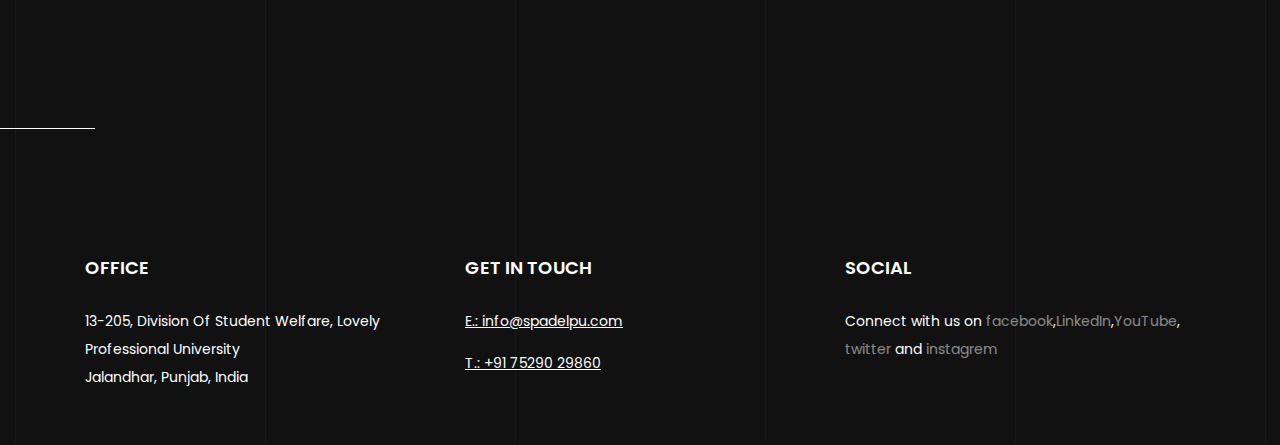
==== commit f8d80972: "Update about.html" ====
--- a/about.html
+++ b/about.html
@@ -228,9 +228,9 @@
 						    <li><a href="gallery2.html">Past Events</a></li>
 					    </ul>
 				    </li>
-					<!--<li>
-					    <a href="blog.html">Our Services</i></a>
-				    </li>-->
+					<li>
+					    <a href="blog.html">Event- Spade Talent Hunt</a>
+				    </li>
 				    <li><a href="contact.html">Contact</a></li>
 				    <li>
 					    <a href="#">Socials <i class="fa fa-angle-down" aria-hidden="true"></i></a>
--- a/style/style.css
+++ b/style/style.css
@@ -1672,7 +1672,100 @@
   left: 0;
   width: 100%;
 }
-
+* {box-sizing:border-box}
+
+/* Slideshow container */
+.slideshow-container {
+  max-width: 1000px;
+  position: relative;
+  margin: auto;
+}
+
+/* Hide the images by default */
+.mySlides {
+  display: none;
+}
+
+/* Next & previous buttons */
+.prev, .next {
+  cursor: pointer;
+  position: absolute;
+  top: 50%;
+  width: auto;
+  margin-top: -22px;
+  padding: 16px;
+  color: white;
+  font-weight: bold;
+  font-size: 18px;
+  transition: 0.6s ease;
+  border-radius: 0 3px 3px 0;
+  user-select: none;
+}
+
+/* Position the "next button" to the right */
+.next {
+  right: 0;
+  border-radius: 3px 0 0 3px;
+}
+
+/* On hover, add a black background color with a little bit see-through */
+.prev:hover, .next:hover {
+  background-color: rgba(0,0,0,0.8);
+}
+
+/* Caption text */
+.text {
+  color: #f2f2f2;
+  font-size: 15px;
+  padding: 8px 12px;
+  position: absolute;
+  bottom: 8px;
+  width: 100%;
+  text-align: center;
+}
+
+/* Number text (1/3 etc) */
+.numbertext {
+  color: #f2f2f2;
+  font-size: 12px;
+  padding: 8px 12px;
+  position: absolute;
+  top: 0;
+}
+
+/* The dots/bullets/indicators */
+.dot {
+  cursor: pointer;
+  height: 15px;
+  width: 15px;
+  margin: 0 2px;
+  background-color: #bbb;
+  border-radius: 50%;
+  display: inline-block;
+  transition: background-color 0.6s ease;
+}
+
+.active, .dot:hover {
+  background-color: #717171;
+}
+
+/* Fading animation */
+.fade {
+  -webkit-animation-name: fade;
+  -webkit-animation-duration: 1.5s;
+  animation-name: fade;
+  animation-duration: 1.5s;
+}
+
+@-webkit-keyframes fade {
+  from {opacity: .4}
+  to {opacity: 1}
+}
+
+@keyframes fade {
+  from {opacity: .4}
+  to {opacity: 1}
+}
 /* -----------------------------------------------------------------
     - Sections
 ----------------------------------------------------------------- */
@@ -2400,7 +2493,7 @@
   margin-bottom: 10px;
 }
 @media screen and (max-width: 580px) {
-  .counter__date, .symbol_data {
+  .counter__date, .symbol_data{
     font-size: 2.43rem;
   }
 }
@@ -4697,5 +4790,128 @@
 .js-block {
   overflow: hidden;
 }
-
+.tilesWrap {
+	padding: 0;
+	margin: 50px auto;
+	list-style: none;
+	text-align: center;
+}
+.tilesWrap li {
+	display: inline-block;
+	width: 80%;
+	min-width: 200px;
+	
+	padding: 80px 20px 40px;
+	position: relative;
+	vertical-align: top;
+	margin: 10px;
+	font-family: 'helvetica', san-serif;
+	min-height: 25vh;
+	background: #262a2b;
+	border: 1px solid #252727;
+	text-align: left;
+}
+.tilesWrap li h2 {
+	font-size: 114px;
+	margin: 0;
+	position: absolute;
+	opacity: 0.2;
+	top: 50px;
+	right: 10px;
+	transition: all 0.3s ease-in-out;
+}
+.tilesWrap li h3 {
+	font-size: 20px;
+	color: #b7b7b7;
+	margin-bottom: 5px;
+}
+.tilesWrap li p {
+	font-size: 16px;
+	line-height: 18px;
+	color: #b7b7b7;
+	margin-top: 5px;
+}
+.tilesWrap li button {
+	background: transparent;
+	border: 1px solid #b7b7b7;
+	padding: 10px 20px;
+	color: #b7b7b7;
+	border-radius: 3px;
+	position: relative;
+	transition: all 0.3s ease-in-out;
+	transform: translateY(-40px);
+	opacity: 0;
+	cursor: pointer;
+	overflow: hidden;
+}
+.tilesWrap li button:before {
+	content: '';
+	position: absolute;
+	height: 100%;
+	width: 120%;
+	background: #b7b7b7;
+	top: 0;
+	opacity: 0;
+	left: -140px;
+	border-radius: 0 20px 20px 0;
+	z-index: -1;
+	transition: all 0.3s ease-in-out;
+	
+}
+.tilesWrap li:hover button {
+	transform: translateY(5px);
+	opacity: 1;
+}
+.tilesWrap li button:hover {
+	color: #262a2b;
+}
+.tilesWrap li button:hover:before {
+	left: 0;
+	opacity: 1;
+}
+.tilesWrap li:hover h2 {
+	top: 0px;
+	opacity: 0.6;
+}
+
+.tilesWrap li:before {
+	content: '';
+	position: absolute;
+	top: -2px;
+	left: -2px;
+	right: -2px;
+	bottom: -2px;
+	z-index: -1;
+	background: #fff;
+	transform: skew(2deg, 2deg);
+}
+.tilesWrap li:after {
+	content: '';
+	position: absolute;
+	width: 40%;
+	height: 100%;
+	left: 0;
+	top: 0;
+	background: rgba(255, 255, 255, 0.02);
+}
+.tilesWrap li:nth-child(1):before {
+	background: #C9FFBF;
+background: -webkit-linear-gradient(to right, #FFAFBD, #C9FFBF);
+background: linear-gradient(to right, #FFAFBD, #C9FFBF);
+}
+.tilesWrap li:nth-child(2):before {
+	background: #f2709c;
+background: -webkit-linear-gradient(to right, #ff9472, #f2709c);
+background: linear-gradient(to right, #ff9472, #f2709c);
+}
+.tilesWrap li:nth-child(3):before {
+	background: #c21500;
+background: -webkit-linear-gradient(to right, #ffc500, #c21500);
+background: linear-gradient(to right, #ffc500, #c21500);
+}
+.tilesWrap li:nth-child(4):before {
+	background: #FC354C;
+background: -webkit-linear-gradient(to right, #0ABFBC, #FC354C);
+background: linear-gradient(to right, #0ABFBC, #FC354C);
+}
 /*# sourceMappingURL=style.css.map */
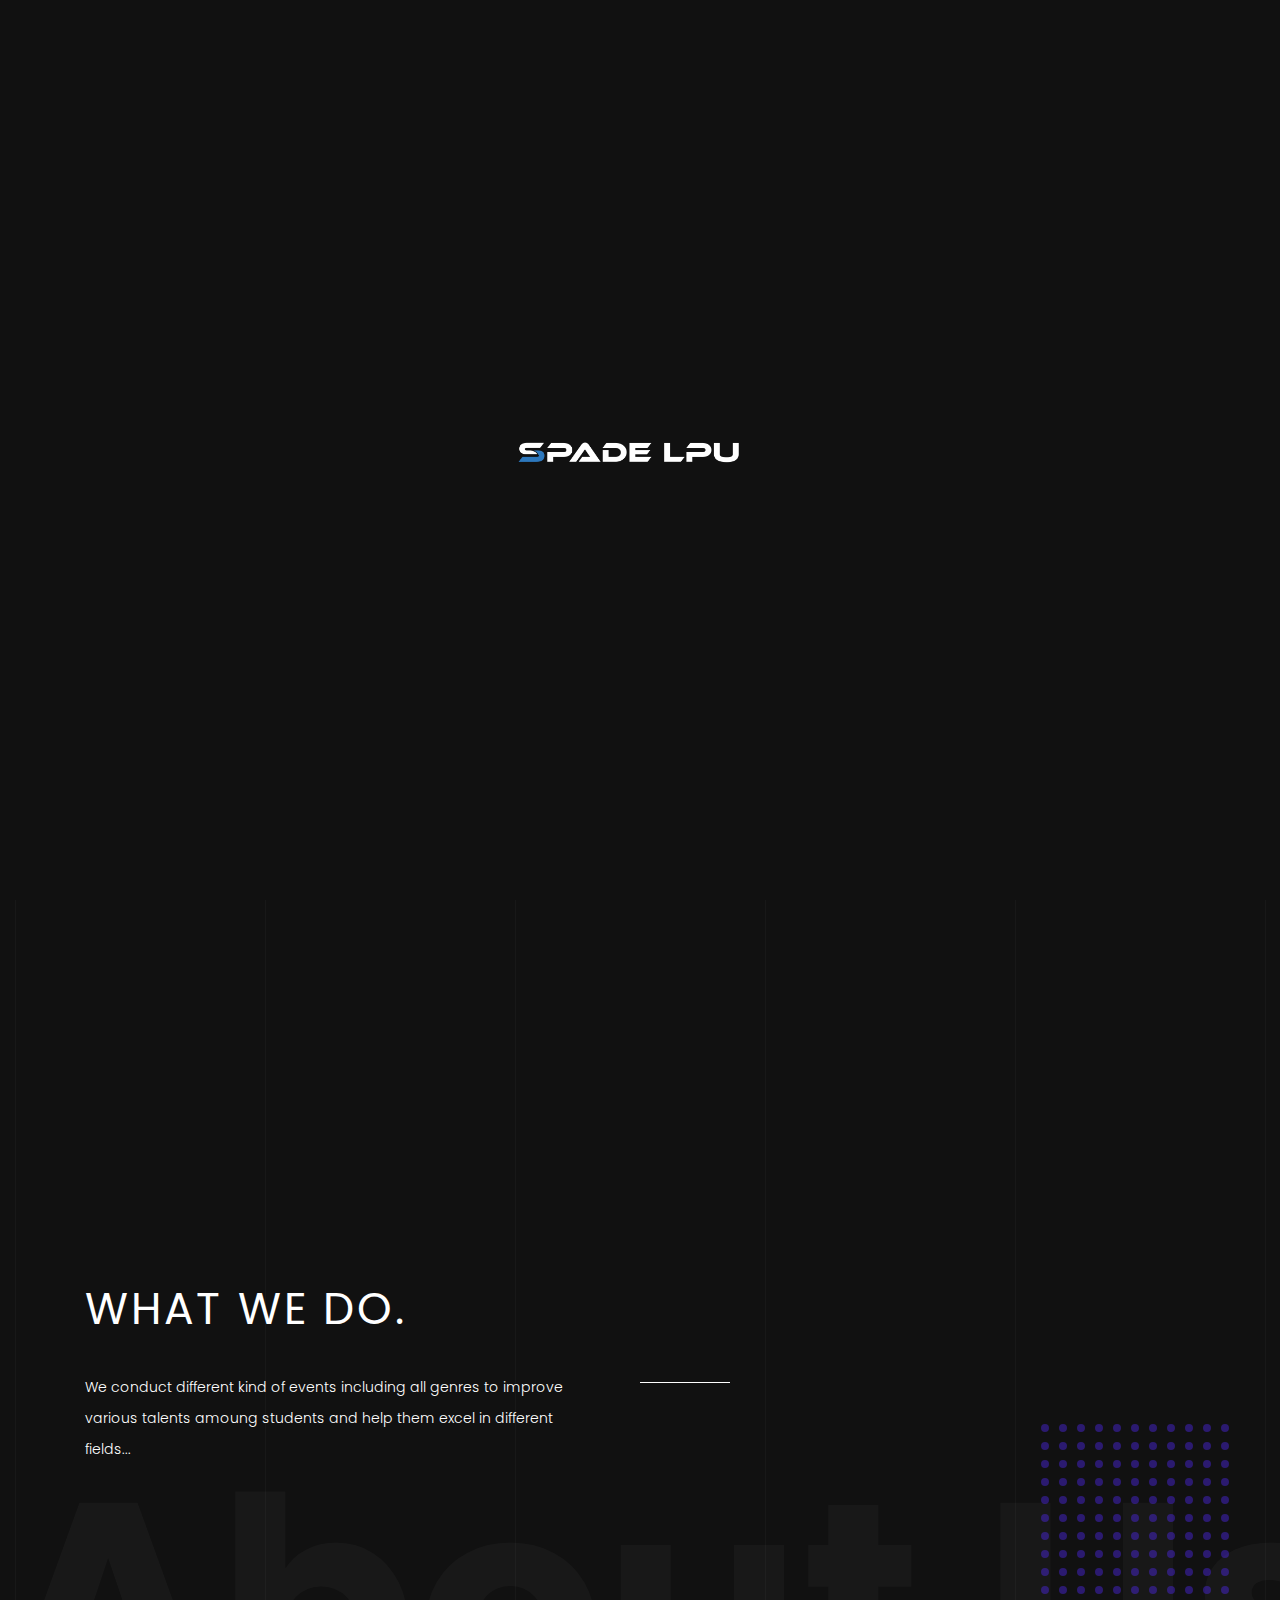
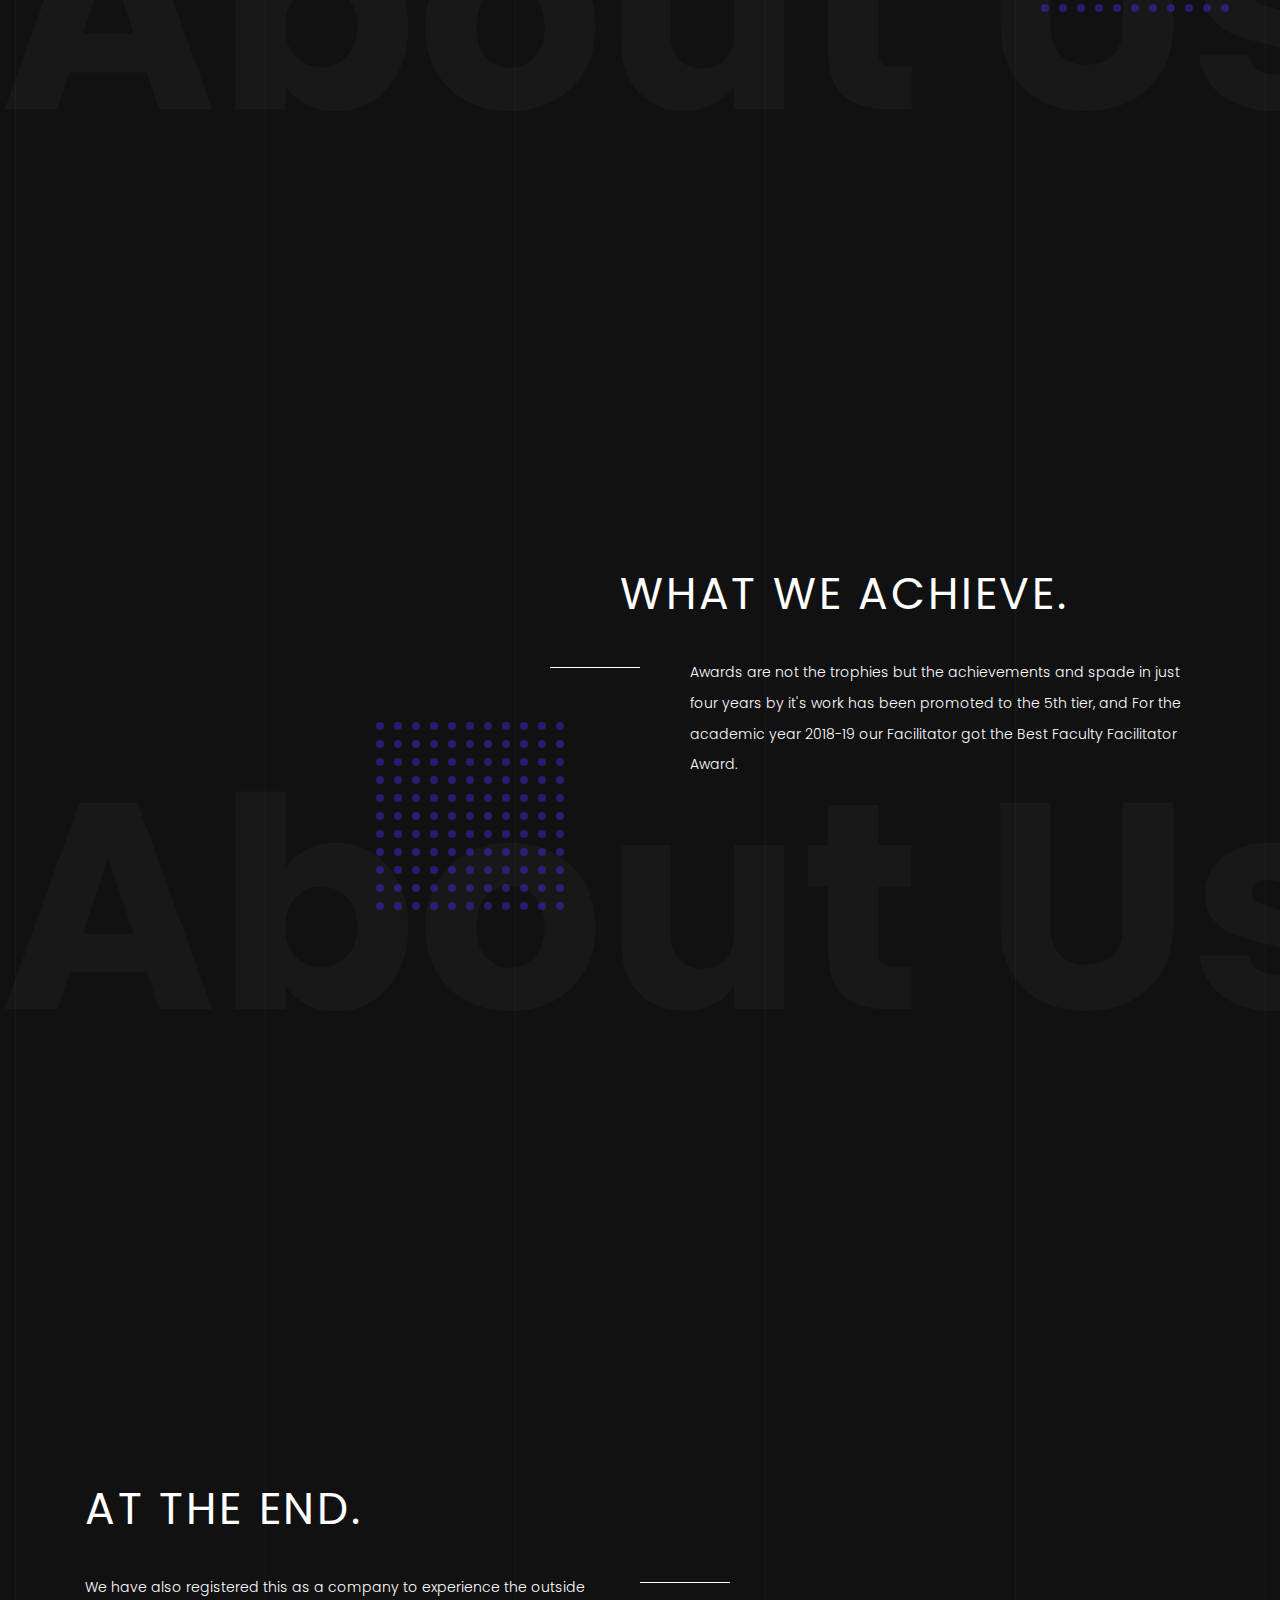
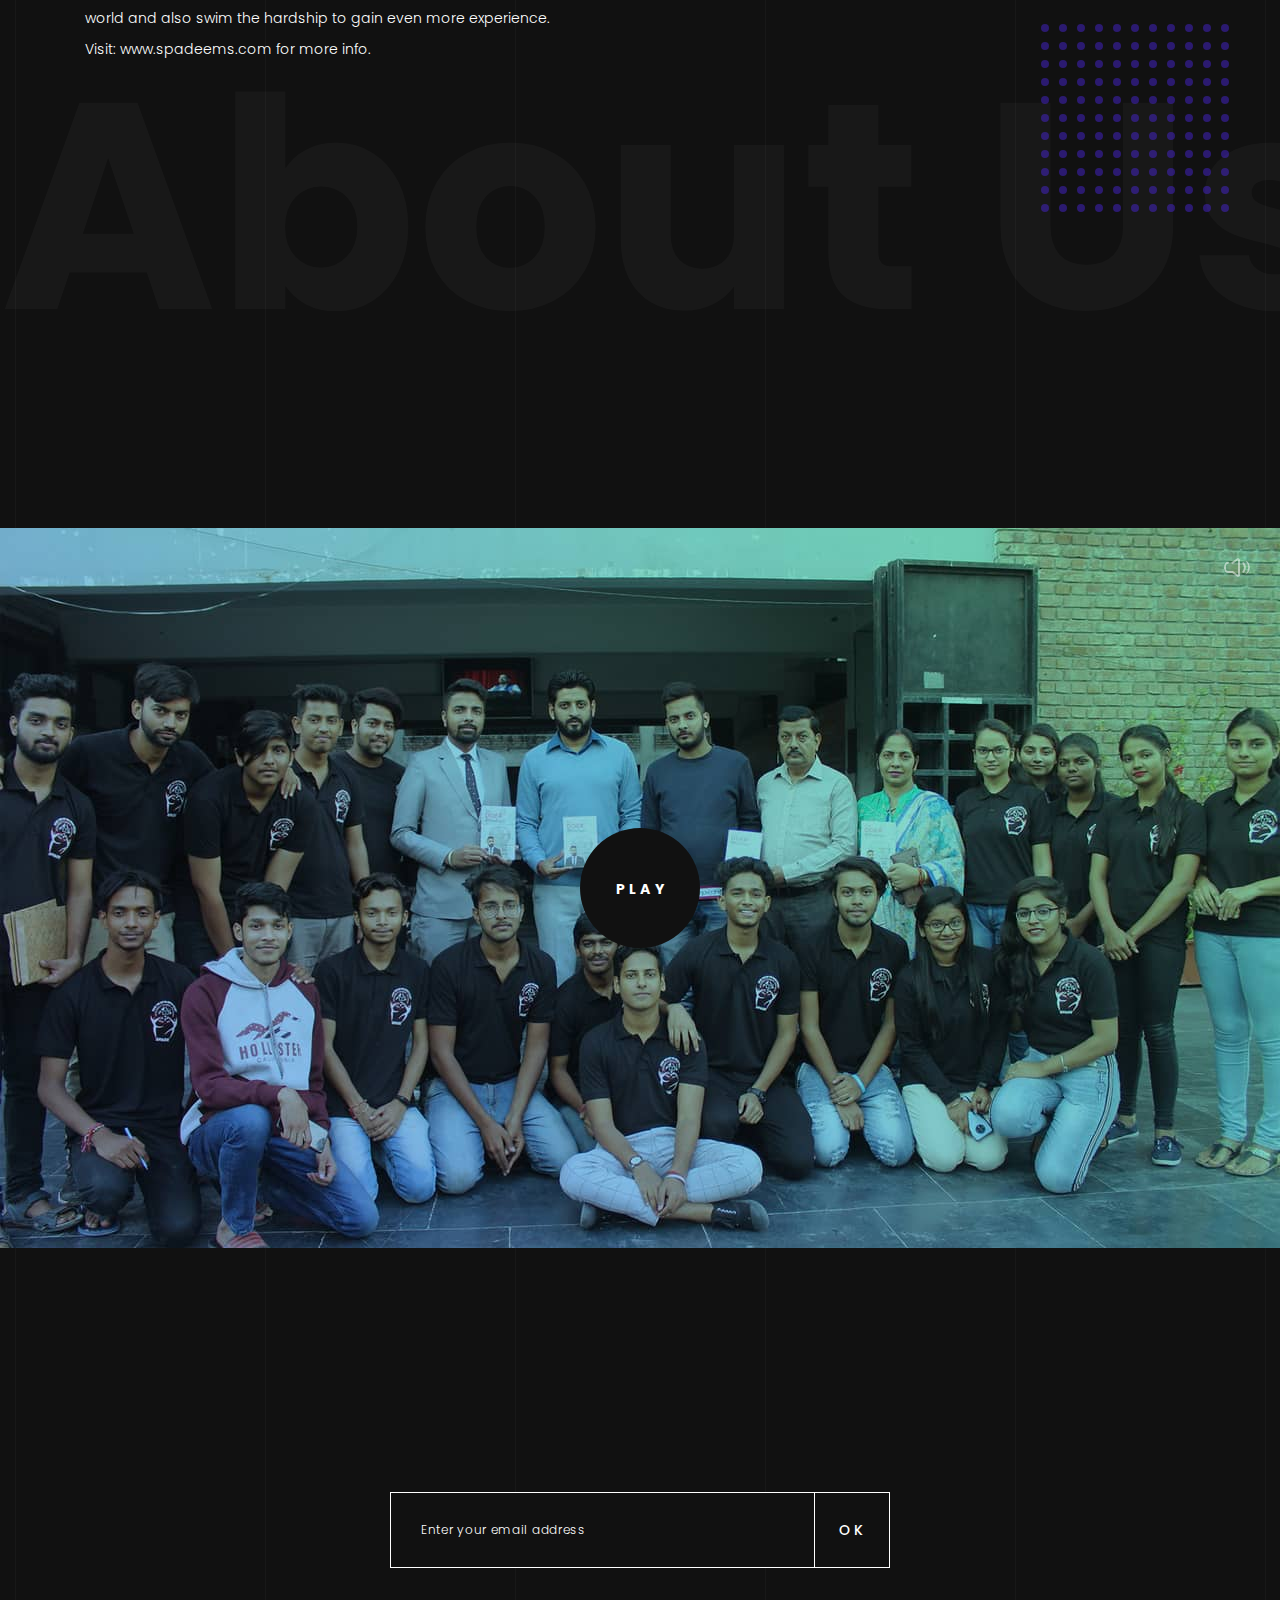
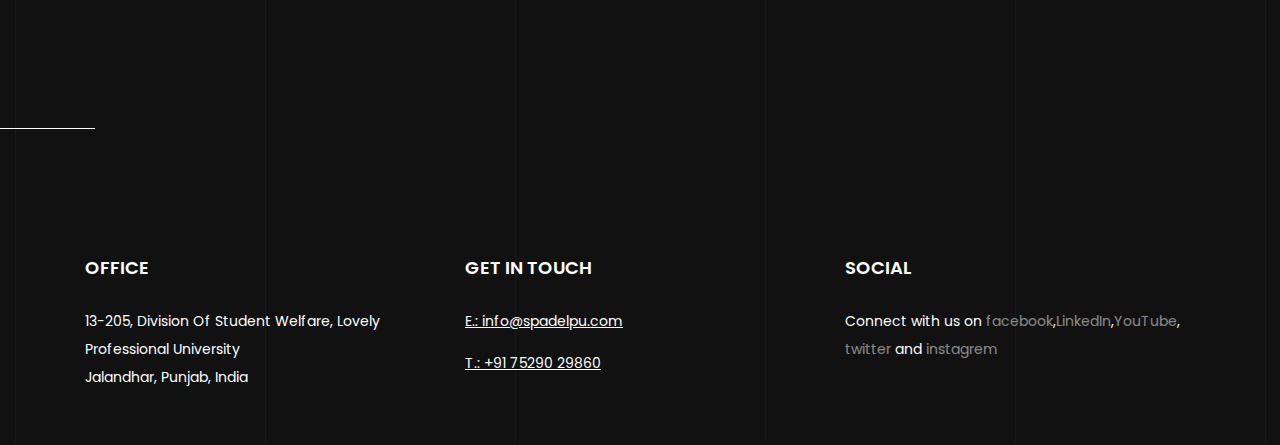
==== commit 3ae2f068: "Update about.html" ====
--- a/about.html
+++ b/about.html
@@ -229,7 +229,7 @@
 					    </ul>
 				    </li>
 					<li>
-					    <a href="blog.html">Event- Spade Talent Hunt</a>
+					    <a href="freshman.html">Event- Spade Talent Hunt</a>
 				    </li>
 				    <li><a href="contact.html">Contact</a></li>
 				    <li>
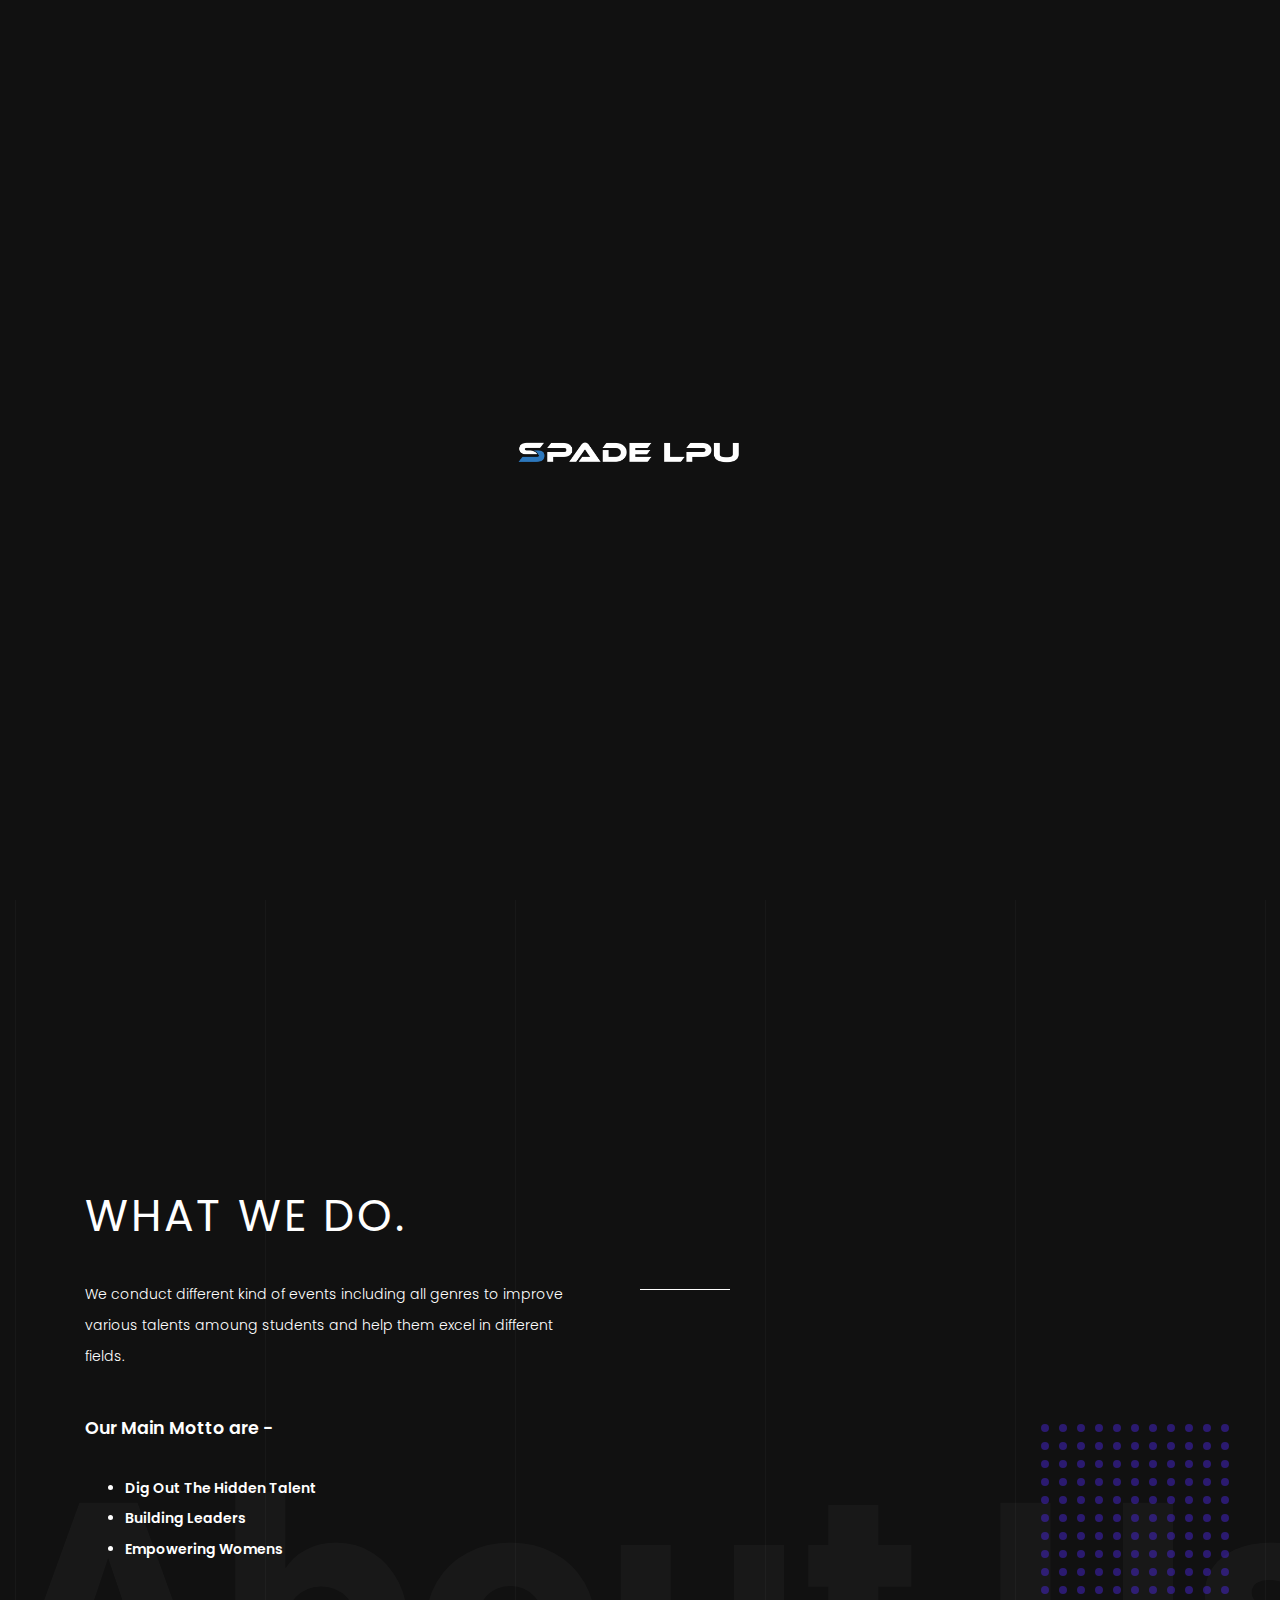
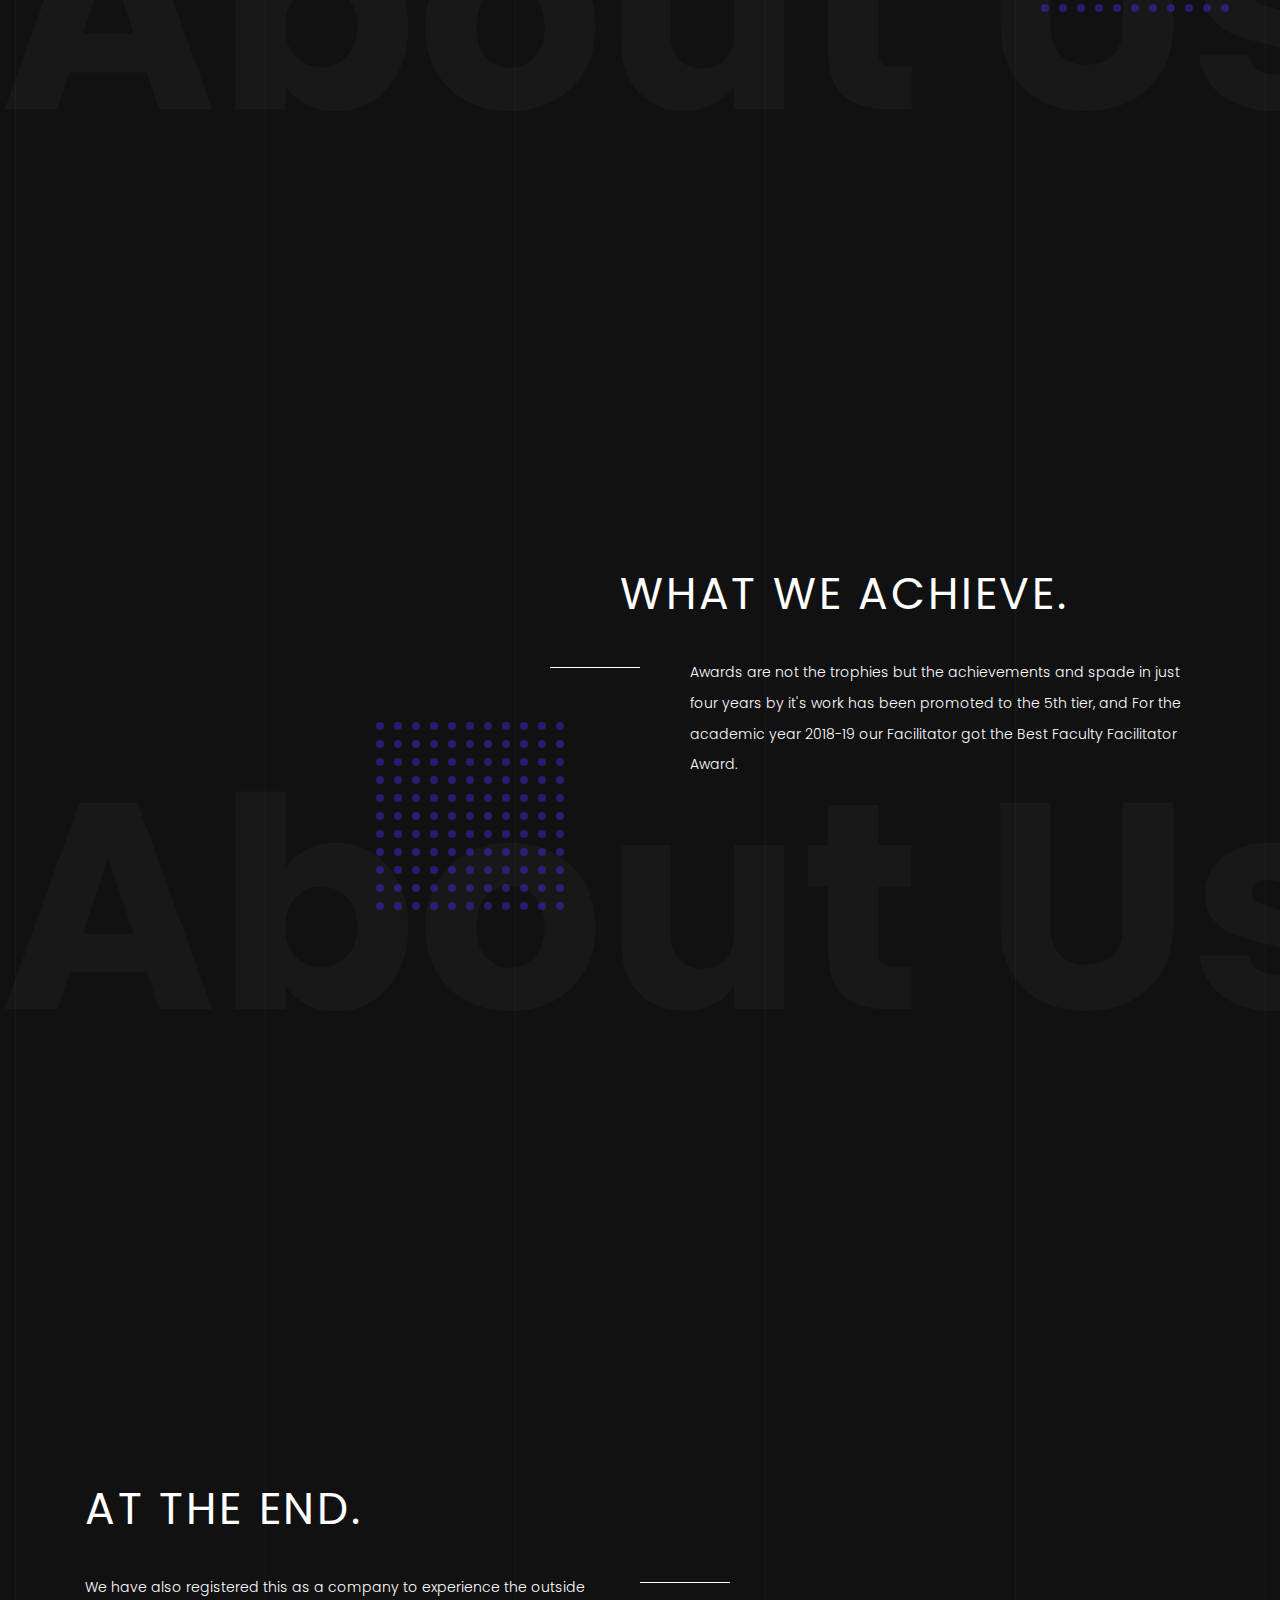
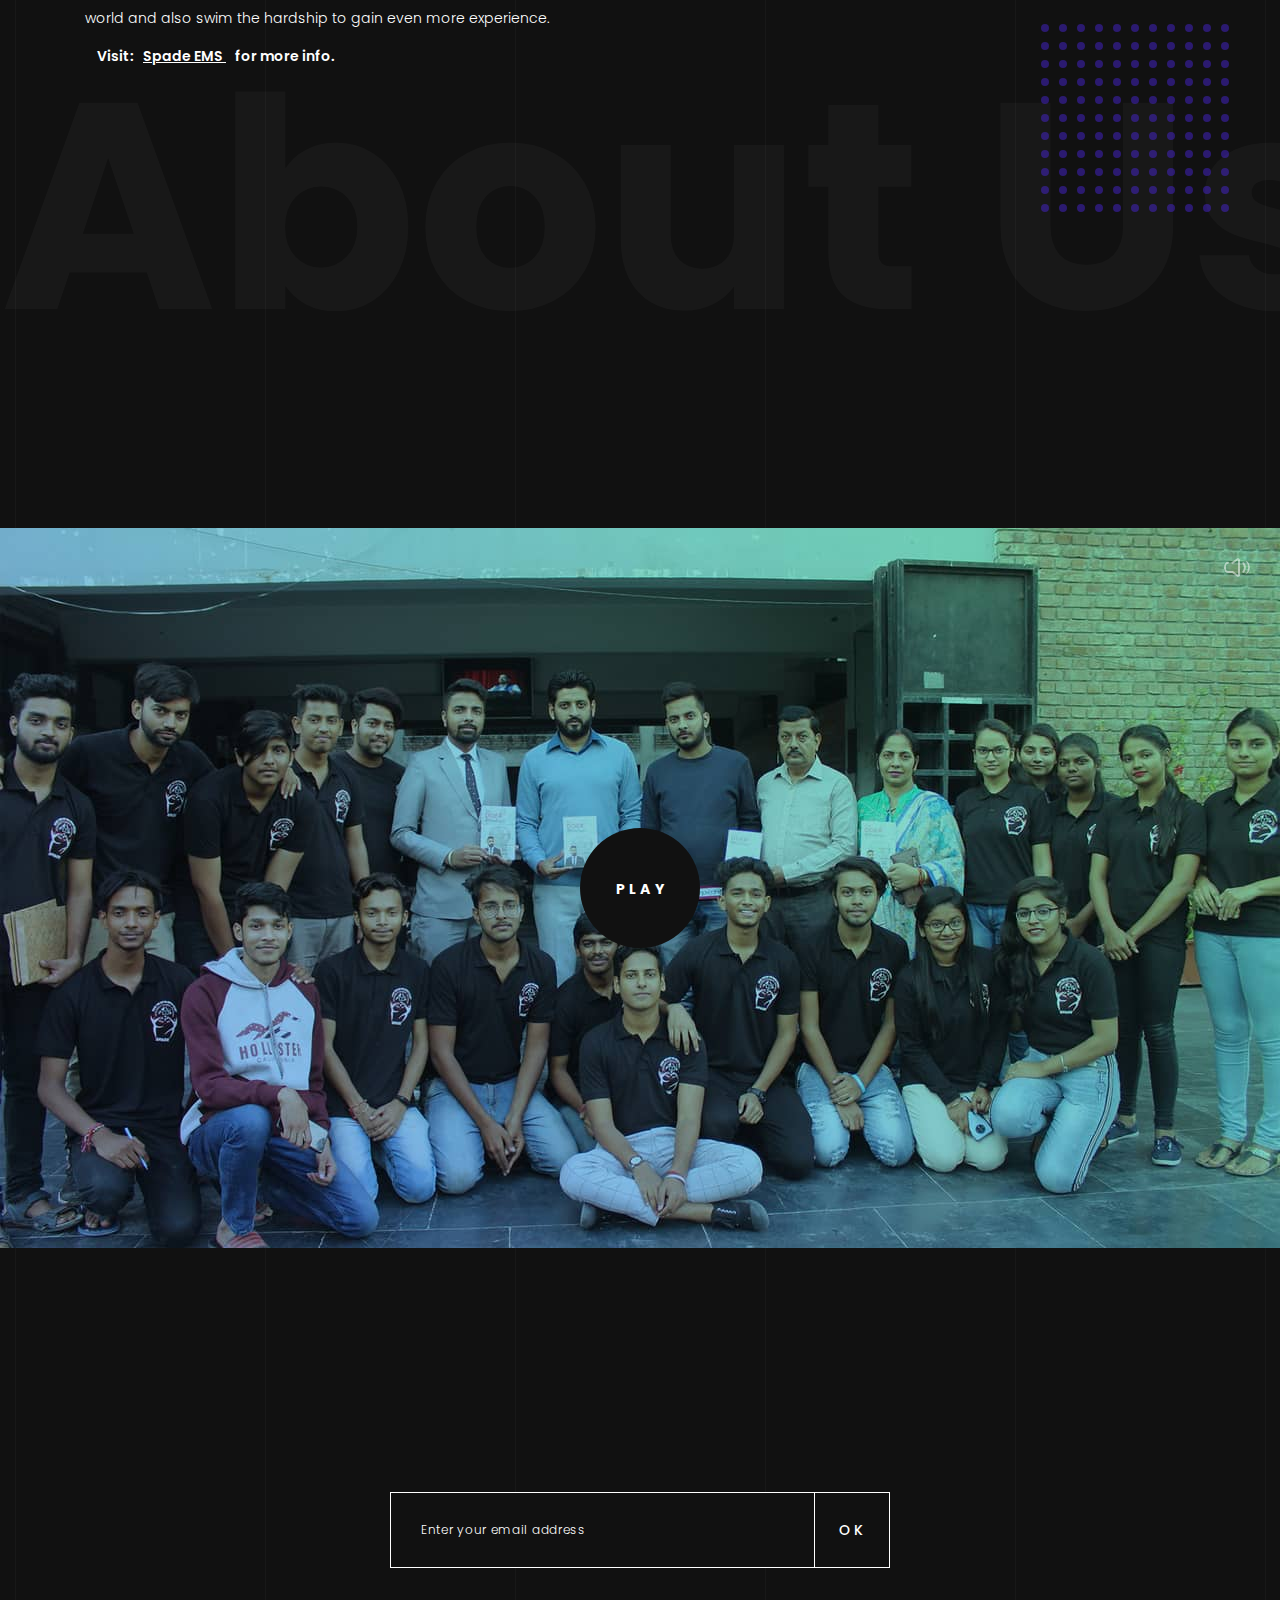
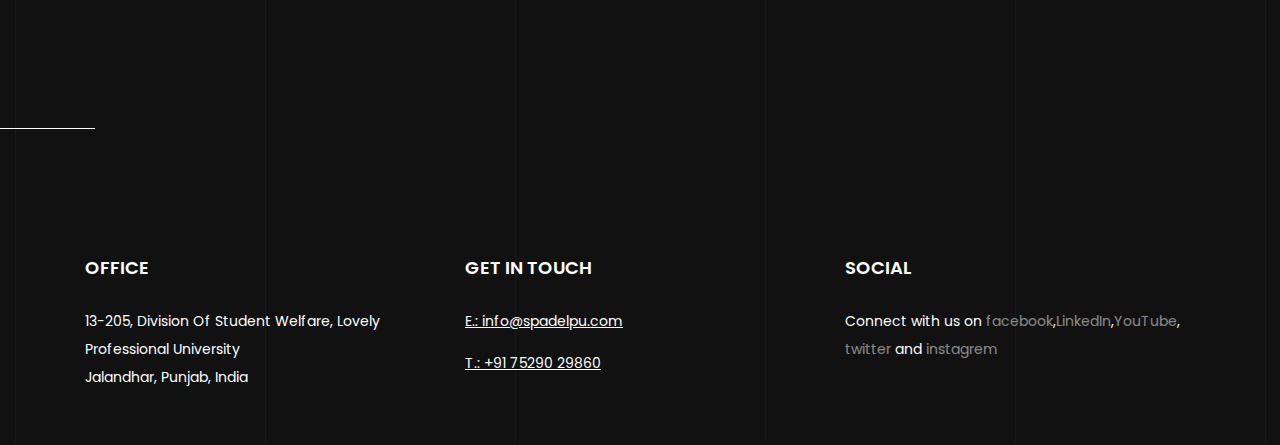
==== commit 097f64bf: "Update about.html" ====
--- a/about.html
+++ b/about.html
@@ -81,7 +81,7 @@
 				    <div class="col-about__describe col-about__describe_left">
 				        
 				        <h2 class="title title__h2 title__section title_normal">WHAT WE DO.</h2>
-				        <p class="block-description">We conduct different kind of events including all genres to improve various talents amoung students and help them excel in different fields...</p>
+				        <p class="block-description">We conduct different kind of events including all genres to improve various talents amoung students and help them excel in different fields.<br><br><h5>Our Main Motto are -</h5><br><ul><li><h6>Dig Out The Hidden Talent</h6></li> <li><h6>Building Leaders</h6> </li>  <li><h6>Empowering Womens</h6></li></ul>  </p>
 				    </div>
 				</div>
 			    <div class="col-sm-auto col-lg-5 order-1 order-lg-2">	
@@ -127,7 +127,7 @@
 				        <h2 class="title title__h2 title__section title_normal">AT THE END.</h2>
 				        <p class="block-description">We have also registered this as a company to experience the outside world and also swim the hardship to gain even more experience.
 
-							<br>Visit: www.spadeems.com for more info.</p>
+							<br><h6>&nbsp;&nbsp;&nbsp;&nbsp;Visit:&nbsp;&nbsp; <a href = "https://www.spadeems.com"> Spade EMS </a>&nbsp;&nbsp; for more info.</h6></p> 
 				    </div>
 				</div>
 			    <div class="col-sm-auto col-lg-5 order-1 order-lg-2">
